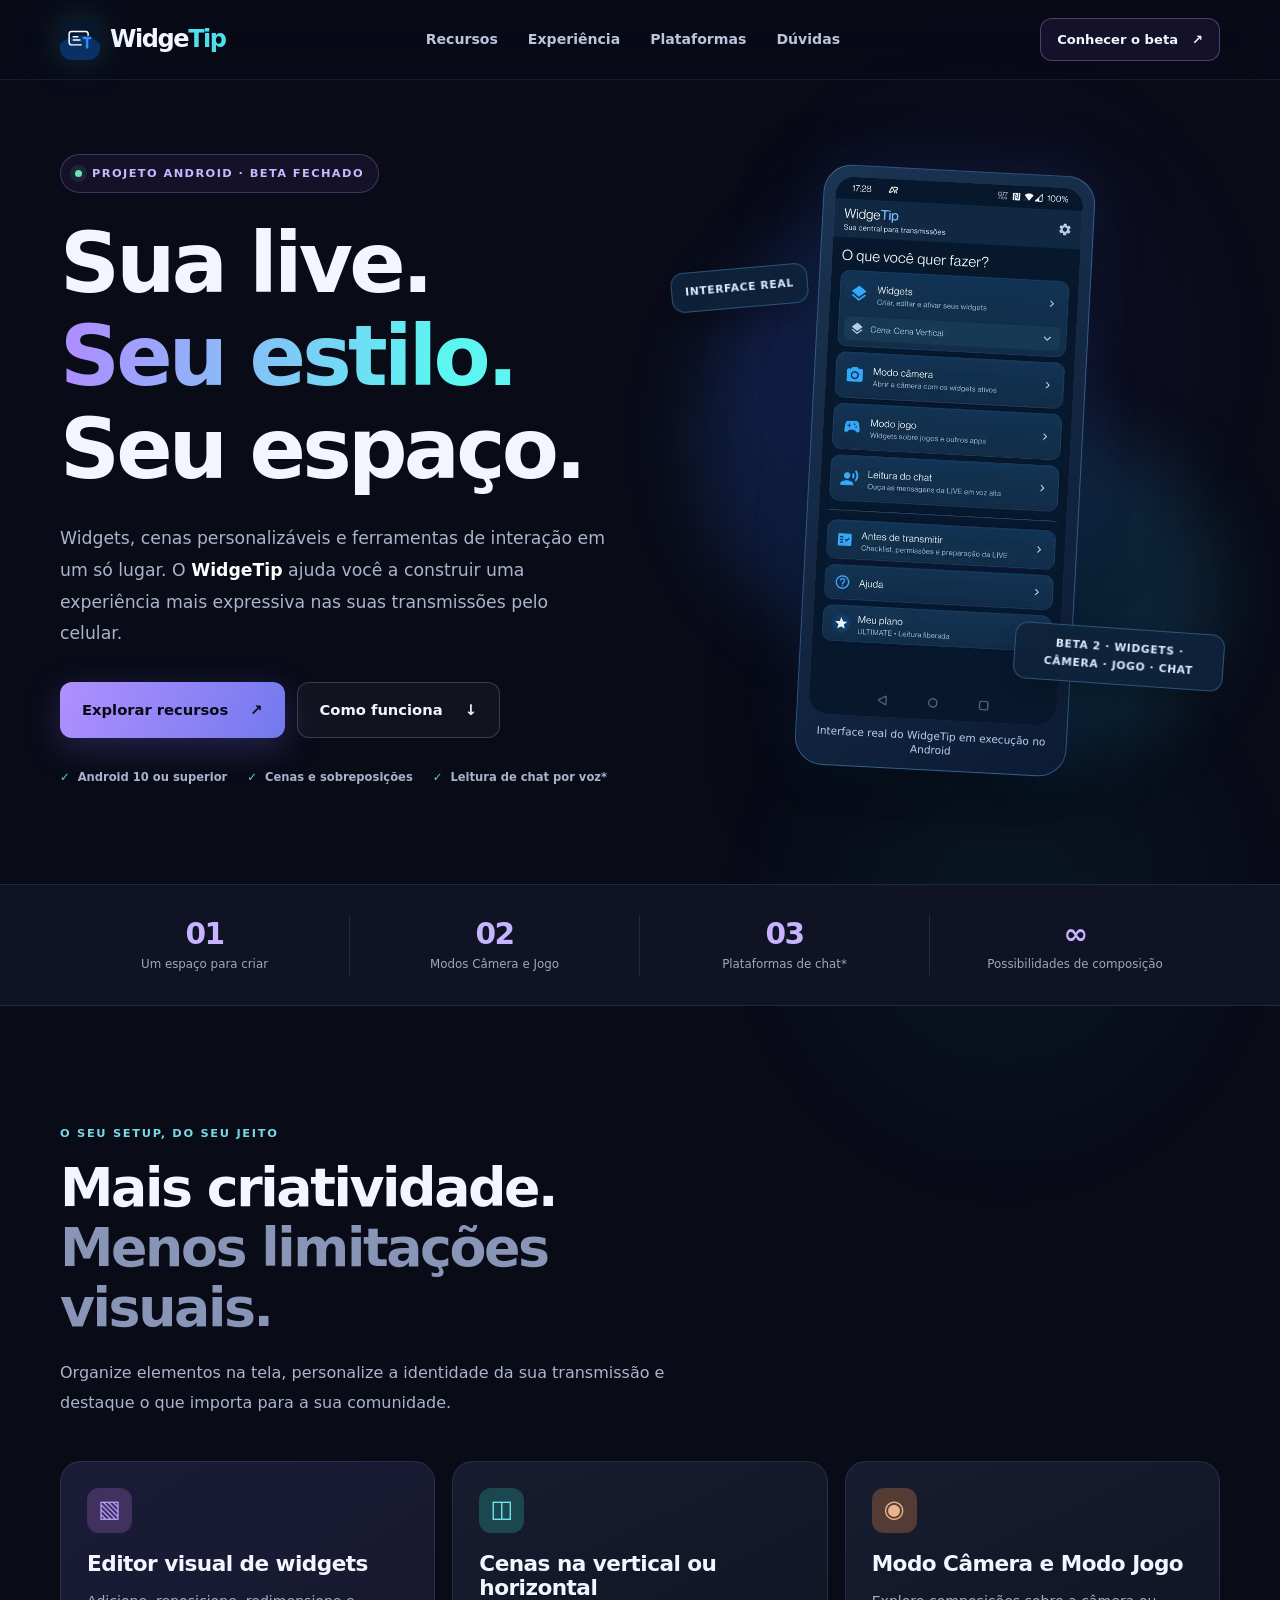
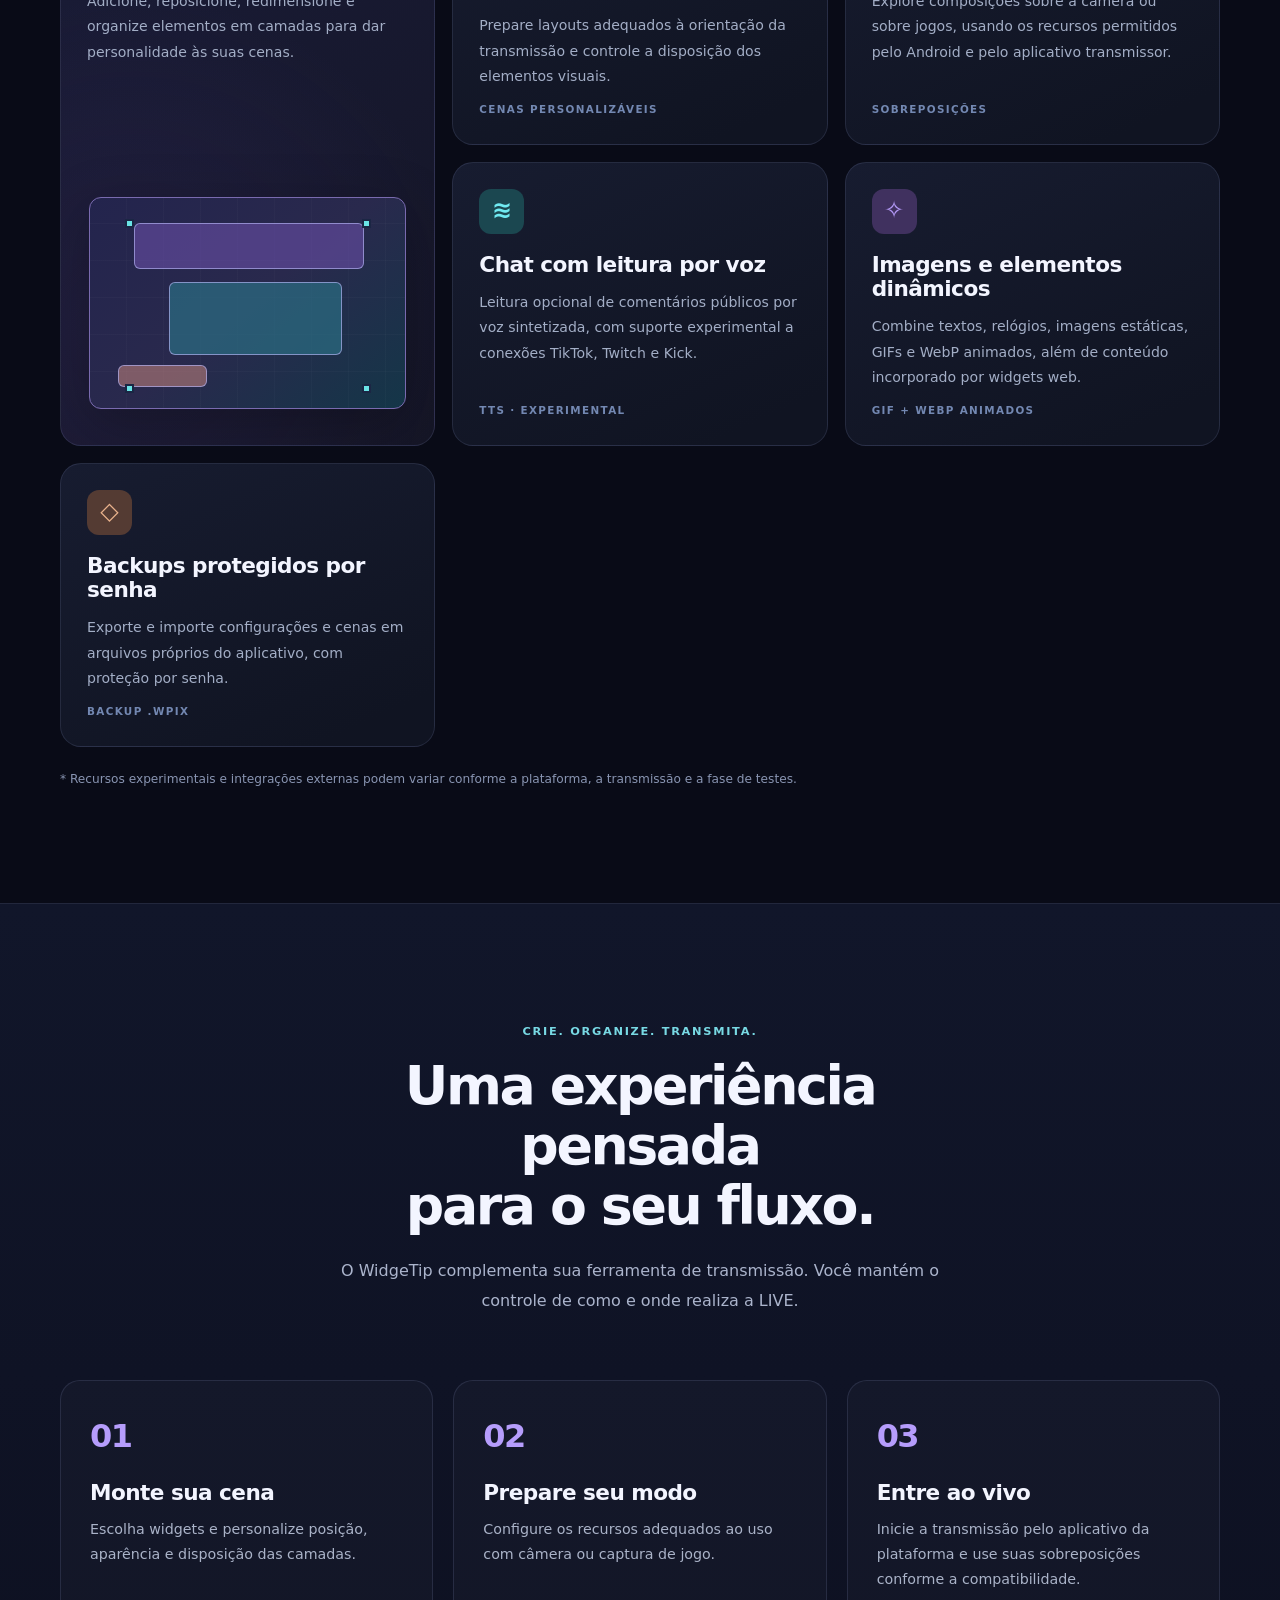
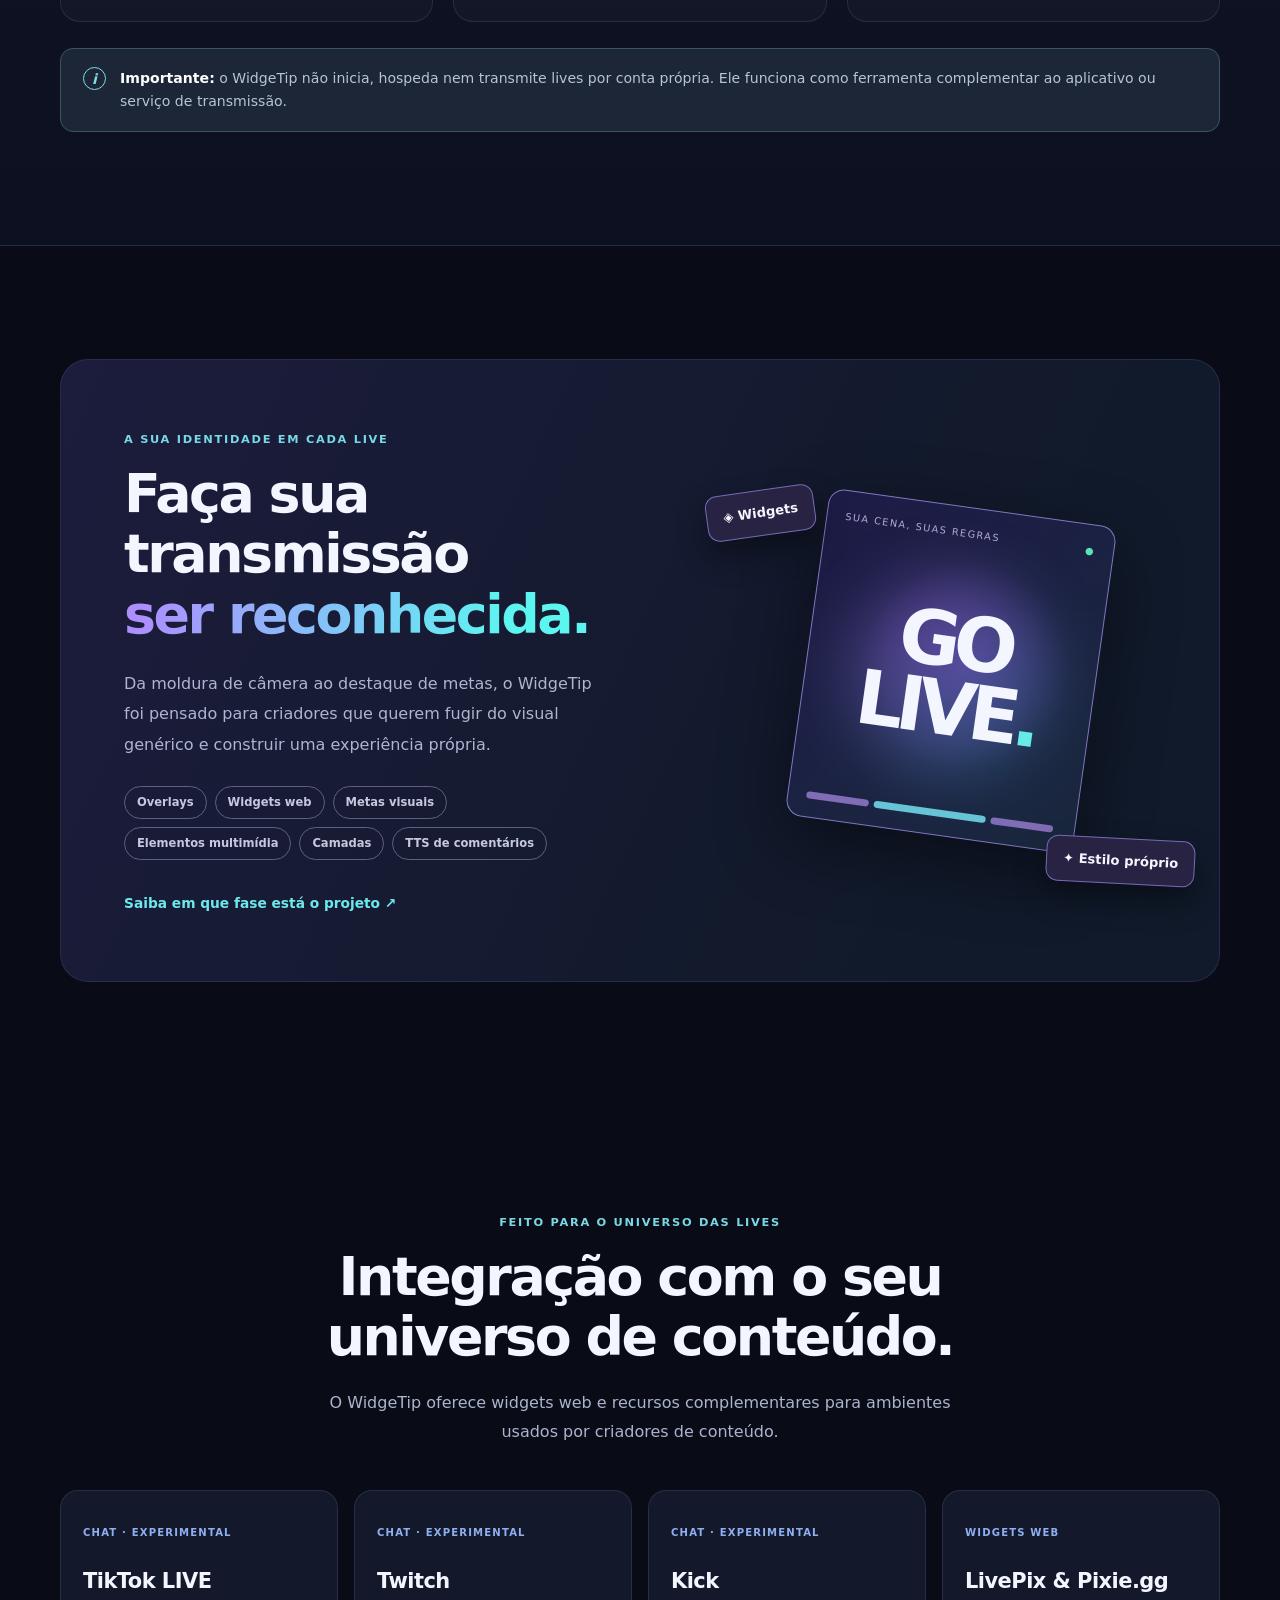
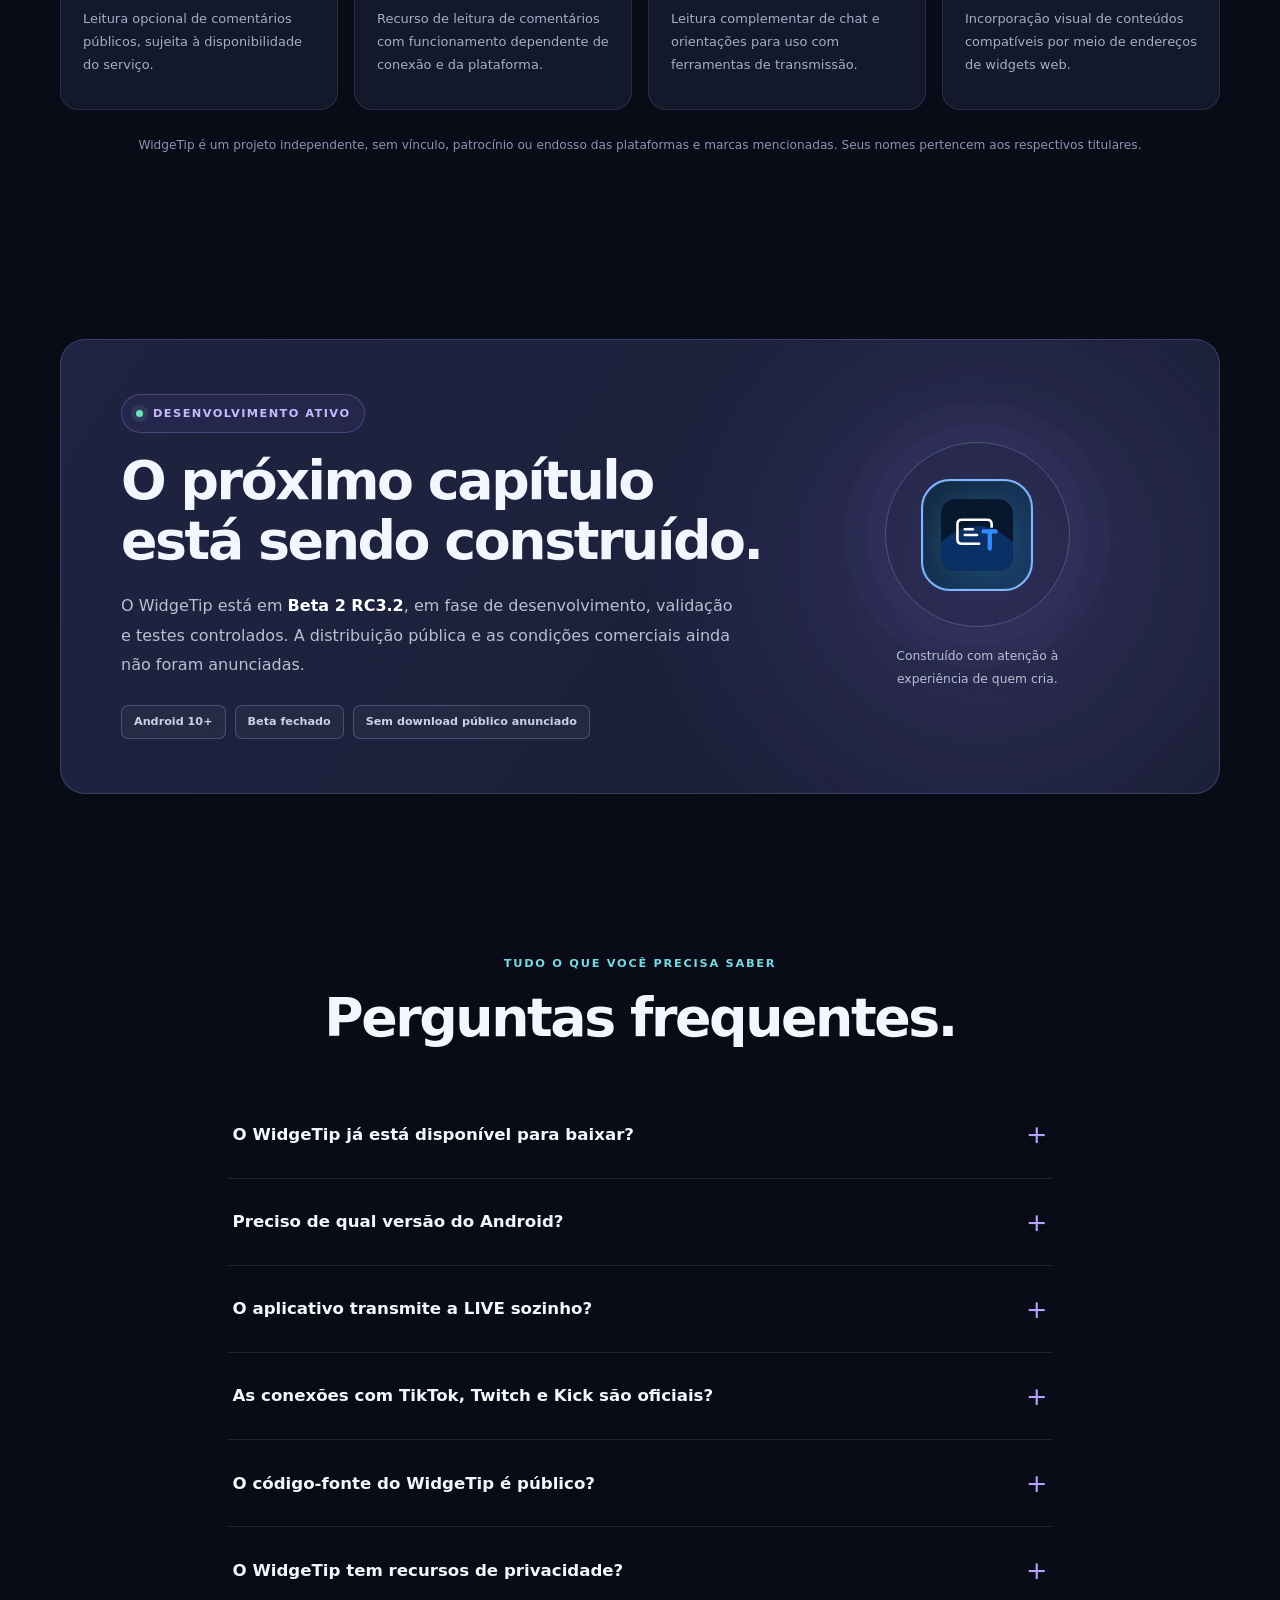
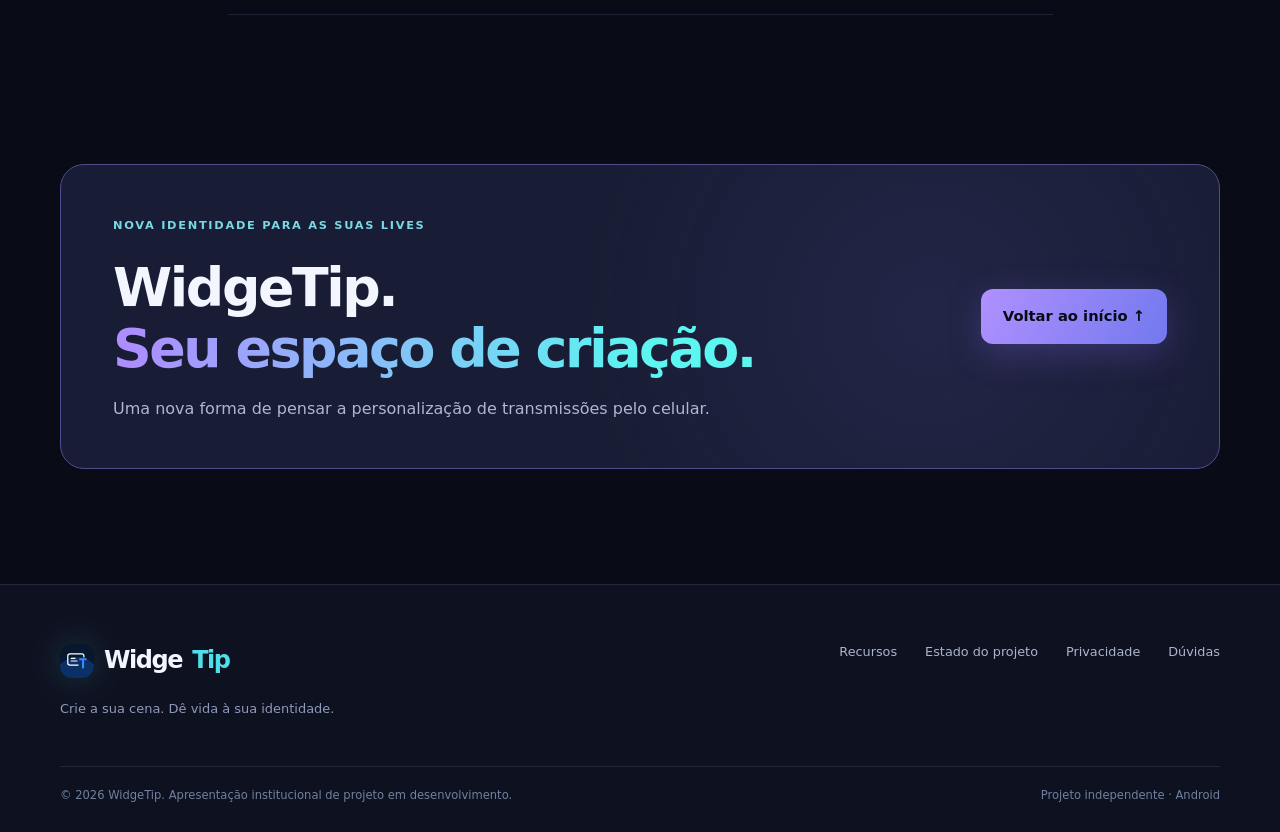
==== index.html @ 8c592f74 "feat: usar ícone oficial e captura real do aplicativo no site" ====
<!doctype html>
<html lang="pt-BR">
<head>
  <meta charset="utf-8">
  <meta name="viewport" content="width=device-width, initial-scale=1">
  <meta name="theme-color" content="#090b17">
  <meta name="description" content="Conheça o WidgeTip: aplicativo Android para personalizar lives com widgets, cenas, sobreposições e leitura de chat por voz. Em desenvolvimento beta.">
  <meta property="og:type" content="website">
  <meta property="og:locale" content="pt_BR">
  <meta property="og:title" content="WidgeTip — Sua live. Seu estilo.">
  <meta property="og:description" content="Widgets, cenas e ferramentas de interação para quem cria conteúdo ao vivo no Android. Conheça o projeto WidgeTip.">
  <meta name="twitter:card" content="summary_large_image">
  <title>WidgeTip — Sua live. Seu estilo.</title>
  <link rel="icon" href="assets/app-icon.svg" type="image/svg+xml">
  <link rel="stylesheet" href="styles.css">
</head>
<body>
  <a class="skip-link" href="#conteudo">Ir para o conteúdo</a>
  <div class="ambient ambient-one" aria-hidden="true"></div><div class="ambient ambient-two" aria-hidden="true"></div>
  <header class="site-header">
    <div class="shell nav-bar">
      <a class="brand" href="#inicio" aria-label="WidgeTip, início"><img src="assets/app-icon.svg" alt="Ícone do WidgeTip" width="40" height="40"><span>Widge<span class="brand-accent">Tip</span></span></a>
      <nav aria-label="Navegação principal" class="nav-links">
        <a href="#recursos">Recursos</a><a href="#experiencia">Experiência</a><a href="#plataformas">Plataformas</a><a href="#faq">Dúvidas</a>
      </nav>
      <a class="nav-cta" href="#status">Conhecer o beta <span aria-hidden="true">↗</span></a>
    </div>
  </header>
  <main id="conteudo">
    <section class="hero shell" id="inicio" aria-labelledby="hero-title">
      <div class="hero-text">
        <div class="eyebrow"><span class="pulse" aria-hidden="true"></span> PROJETO ANDROID · BETA FECHADO</div>
        <h1 id="hero-title">Sua live.<br><span class="gradient-text">Seu estilo.</span><br>Seu espaço.</h1>
        <p class="hero-description">Widgets, cenas personalizáveis e ferramentas de interação em um só lugar. O <strong>WidgeTip</strong> ajuda você a construir uma experiência mais expressiva nas suas transmissões pelo celular.</p>
        <div class="hero-actions"><a class="button button-primary" href="#recursos">Explorar recursos <span aria-hidden="true">↗</span></a><a class="button button-outline" href="#como-funciona">Como funciona <span aria-hidden="true">↓</span></a></div>
        <div class="hero-notes"><span><span class="note-check" aria-hidden="true">✓</span> Android 10 ou superior</span><span><span class="note-check" aria-hidden="true">✓</span> Cenas e sobreposições</span><span><span class="note-check" aria-hidden="true">✓</span> Leitura de chat por voz*</span></div>
      </div>
      <div class="hero-art hero-shot" aria-label="Captura real da tela inicial do aplicativo WidgeTip">
        <div class="shot-glow shot-glow-one" aria-hidden="true"></div><div class="shot-glow shot-glow-two" aria-hidden="true"></div>
        <div class="shot-badge shot-badge-top">INTERFACE REAL</div>
        <figure class="app-shot-card">
          <img class="app-shot-image" loading="eager" decoding="async" width="460" height="996" src="assets/app-screenshot.webp" alt="Captura da tela inicial do aplicativo WidgeTip no Android, com atalhos como Widgets, Modo câmera, Modo jogo, Leitura do chat, Antes de transmitir e Ajuda.">
          <figcaption>Interface real do WidgeTip em execução no Android</figcaption>
        </figure>
        <div class="shot-badge shot-badge-bottom">BETA 2 · WIDGETS · CÂMERA · JOGO · CHAT</div>
      </div>
    </section>
    <section class="stats-strip" aria-label="Destaques"><div class="shell stats-content"><div><strong>01</strong><span>Um espaço para criar</span></div><div><strong>02</strong><span>Modos Câmera e Jogo</span></div><div><strong>03</strong><span>Plataformas de chat*</span></div><div><strong>∞</strong><span>Possibilidades de composição</span></div></div></section>
    <section class="section shell" id="recursos" aria-labelledby="features-heading">
      <div class="section-lead"><span class="kicker">O SEU SETUP, DO SEU JEITO</span><h2 id="features-heading">Mais criatividade.<br><span class="muted-heading">Menos limitações visuais.</span></h2><p>Organize elementos na tela, personalize a identidade da sua transmissão e destaque o que importa para a sua comunidade.</p></div>
      <div class="feature-grid">
        <article class="feature-card feature-primary"><div class="feature-icon purple-glow">▧</div><h3>Editor visual de widgets</h3><p>Adicione, reposicione, redimensione e organize elementos em camadas para dar personalidade às suas cenas.</p><div class="feature-card-art mini-canvas" aria-hidden="true"><span class="block a"></span><span class="block b"></span><span class="block c"></span><span class="corner tl"></span><span class="corner tr"></span><span class="corner bl"></span><span class="corner br"></span></div></article>
        <article class="feature-card"><div class="feature-icon cyan-glow">◫</div><h3>Cenas na vertical ou horizontal</h3><p>Prepare layouts adequados à orientação da transmissão e controle a disposição dos elementos visuais.</p><div class="feature-tag">CENAS PERSONALIZÁVEIS</div></article>
        <article class="feature-card"><div class="feature-icon orange-glow">◉</div><h3>Modo Câmera e Modo Jogo</h3><p>Explore composições sobre a câmera ou sobre jogos, usando os recursos permitidos pelo Android e pelo aplicativo transmissor.</p><div class="feature-tag">SOBREPOSIÇÕES</div></article>
        <article class="feature-card"><div class="feature-icon cyan-glow">≋</div><h3>Chat com leitura por voz</h3><p>Leitura opcional de comentários públicos por voz sintetizada, com suporte experimental a conexões TikTok, Twitch e Kick.</p><div class="feature-tag">TTS · EXPERIMENTAL</div></article>
        <article class="feature-card"><div class="feature-icon purple-glow">✧</div><h3>Imagens e elementos dinâmicos</h3><p>Combine textos, relógios, imagens estáticas, GIFs e WebP animados, além de conteúdo incorporado por widgets web.</p><div class="feature-tag">GIF + WEBP ANIMADOS</div></article>
        <article class="feature-card"><div class="feature-icon orange-glow">◇</div><h3>Backups protegidos por senha</h3><p>Exporte e importe configurações e cenas em arquivos próprios do aplicativo, com proteção por senha.</p><div class="feature-tag">BACKUP .WPIX</div></article>
      </div>
      <p class="feature-footnote">* Recursos experimentais e integrações externas podem variar conforme a plataforma, a transmissão e a fase de testes.</p>
    </section>
    <section class="section workflow-section" id="como-funciona"><div class="shell"><div class="section-lead center"><span class="kicker">CRIE. ORGANIZE. TRANSMITA.</span><h2>Uma experiência pensada<br>para o seu fluxo.</h2><p>O WidgeTip complementa sua ferramenta de transmissão. Você mantém o controle de como e onde realiza a LIVE.</p></div><div class="steps-grid"><div class="step"><span class="step-num">01</span><h3>Monte sua cena</h3><p>Escolha widgets e personalize posição, aparência e disposição das camadas.</p></div><div class="step"><span class="step-num">02</span><h3>Prepare seu modo</h3><p>Configure os recursos adequados ao uso com câmera ou captura de jogo.</p></div><div class="step"><span class="step-num">03</span><h3>Entre ao vivo</h3><p>Inicie a transmissão pelo aplicativo da plataforma e use suas sobreposições conforme a compatibilidade.</p></div></div><div class="important-note"><span class="info-sign">i</span><span><strong>Importante:</strong> o WidgeTip não inicia, hospeda nem transmite lives por conta própria. Ele funciona como ferramenta complementar ao aplicativo ou serviço de transmissão.</span></div></div></section>
    <section class="section shell" id="experiencia"><div class="experience-panel"><div class="experience-copy"><span class="kicker">A SUA IDENTIDADE EM CADA LIVE</span><h2>Faça sua transmissão<br><span class="gradient-text">ser reconhecida.</span></h2><p>Da moldura de câmera ao destaque de metas, o WidgeTip foi pensado para criadores que querem fugir do visual genérico e construir uma experiência própria.</p><div class="pill-list"><span>Overlays</span><span>Widgets web</span><span>Metas visuais</span><span>Elementos multimídia</span><span>Camadas</span><span>TTS de comentários</span></div><a class="text-link" href="#status">Saiba em que fase está o projeto <span aria-hidden="true">↗</span></a></div><div class="experience-art" aria-hidden="true"><div class="experience-screen"><span class="exp-top">SUA CENA, SUAS REGRAS <span>●</span></span><div class="exp-center"><span class="exp-orb"></span><strong>GO<br>LIVE<span>.</span></strong></div><span class="exp-bottom"><i></i><i></i><i></i></span></div><span class="exp-tag exp-tag-one">◈ Widgets</span><span class="exp-tag exp-tag-two">✦ Estilo próprio</span></div></div></section>
    <section class="section shell" id="plataformas"><div class="section-lead center"><span class="kicker">FEITO PARA O UNIVERSO DAS LIVES</span><h2>Integração com o seu<br>universo de conteúdo.</h2><p>O WidgeTip oferece widgets web e recursos complementares para ambientes usados por criadores de conteúdo.</p></div><div class="platform-grid"><div class="platform-card"><span class="platform-label">CHAT · EXPERIMENTAL</span><h3>TikTok LIVE</h3><p>Leitura opcional de comentários públicos, sujeita à disponibilidade do serviço.</p></div><div class="platform-card"><span class="platform-label">CHAT · EXPERIMENTAL</span><h3>Twitch</h3><p>Recurso de leitura de comentários com funcionamento dependente de conexão e da plataforma.</p></div><div class="platform-card"><span class="platform-label">CHAT · EXPERIMENTAL</span><h3>Kick</h3><p>Leitura complementar de chat e orientações para uso com ferramentas de transmissão.</p></div><div class="platform-card"><span class="platform-label">WIDGETS WEB</span><h3>LivePix & Pixie.gg</h3><p>Incorporação visual de conteúdos compatíveis por meio de endereços de widgets web.</p></div></div><p class="platform-disclaimer">WidgeTip é um projeto independente, sem vínculo, patrocínio ou endosso das plataformas e marcas mencionadas. Seus nomes pertencem aos respectivos titulares.</p></section>
    <section class="section status-section" id="status"><div class="shell"><div class="status-box"><div><span class="eyebrow status-eyebrow"><span class="pulse"></span> DESENVOLVIMENTO ATIVO</span><h2>O próximo capítulo<br>está sendo construído.</h2><p>O WidgeTip está em <strong>Beta 2 RC3.2</strong>, em fase de desenvolvimento, validação e testes controlados. A distribuição pública e as condições comerciais ainda não foram anunciadas.</p><div class="status-points"><span>Android 10+</span><span>Beta fechado</span><span>Sem download público anunciado</span></div></div><div class="status-side"><div class="status-orbit"><span class="status-logo"><img src="assets/app-icon.svg" alt="Ícone do WidgeTip" width="72" height="72"></span></div><p>Construído com atenção à experiência de quem cria.</p></div></div></div></section>
    <section class="section shell faq-section" id="faq"><div class="section-lead center"><span class="kicker">TUDO O QUE VOCÊ PRECISA SABER</span><h2>Perguntas frequentes.</h2></div><div class="faq-list"><details><summary>O WidgeTip já está disponível para baixar?<span class="faq-plus" aria-hidden="true">+</span></summary><p>Ainda não há uma versão pública anunciada para download. O projeto está em fase de desenvolvimento e testes beta controlados.</p></details><details><summary>Preciso de qual versão do Android?<span class="faq-plus" aria-hidden="true">+</span></summary><p>O requisito mínimo atualmente previsto é Android 10 (API 29). Requisitos e compatibilidade podem ser revisados antes do lançamento.</p></details><details><summary>O aplicativo transmite a LIVE sozinho?<span class="faq-plus" aria-hidden="true">+</span></summary><p>Não. O WidgeTip é uma ferramenta de personalização e apoio à transmissão. Você continua usando o aplicativo ou serviço de sua plataforma para entrar ao vivo.</p></details><details><summary>As conexões com TikTok, Twitch e Kick são oficiais?<span class="faq-plus" aria-hidden="true">+</span></summary><p>Não. Os recursos de leitura de chat dessas plataformas são experimentais e não constituem integração oficial. Podem apresentar limitações, instabilidade ou interrupções por alterações externas.</p></details><details><summary>O código-fonte do WidgeTip é público?<span class="faq-plus" aria-hidden="true">+</span></summary><p>Não. O aplicativo é desenvolvido em repositórios privados. Esta página pública apresenta o produto, sem distribuir o código-fonte da aplicação Android.</p></details><details><summary>O WidgeTip tem recursos de privacidade?<span class="faq-plus" aria-hidden="true">+</span></summary><p>O aplicativo inclui controles locais de dados, permissões e backups protegidos por senha. A documentação jurídica e a política de privacidade definitiva estão em preparação para uma eventual distribuição pública. <a href="privacidade.html">Leia as informações preliminares de privacidade</a>.</p></details></div></section>
    <section class="footer-cta shell"><div><span class="kicker">NOVA IDENTIDADE PARA AS SUAS LIVES</span><h2>WidgeTip.<br><span class="gradient-text">Seu espaço de criação.</span></h2><p>Uma nova forma de pensar a personalização de transmissões pelo celular.</p></div><a class="button button-primary" href="#inicio">Voltar ao início ↑</a></section>
  </main>
  <footer class="site-footer"><div class="shell footer-content"><div><a class="brand footer-brand" href="#inicio"><img src="assets/app-icon.svg" alt="Ícone do WidgeTip" width="34" height="34">Widge<span class="brand-accent">Tip</span></a><p>Crie a sua cena. Dê vida à sua identidade.</p></div><div class="footer-links"><a href="#recursos">Recursos</a><a href="#status">Estado do projeto</a><a href="privacidade.html">Privacidade</a><a href="#faq">Dúvidas</a></div></div><div class="shell footer-bottom"><span>© 2026 WidgeTip. Apresentação institucional de projeto em desenvolvimento.</span><span>Projeto independente · Android</span></div></footer>
</body>
</html>
---- styles.css ----
:root{--bg:#090b17;--card:#121628;--text:#f3f5ff;--soft:#abb4cc;--quiet:#747f9a;--line:rgba(151,168,222,.15);--violet:#9a74ff;--cyan:#4de0ea;--warm:#fdab70;--shell:1160px;--radius:22px;color-scheme:dark}*{box-sizing:border-box}html{scroll-behavior:smooth}body{margin:0;min-width:320px;background:var(--bg);font:16px/1.65 system-ui,-apple-system,BlinkMacSystemFont,'Segoe UI',sans-serif;color:var(--text);overflow-x:hidden}a{color:inherit;text-decoration:none}p{margin:0}h1,h2,h3{line-height:1.12;margin:0;letter-spacing:-.045em}h1{font-size:clamp(3.55rem,6.5vw,6.45rem);font-weight:850}h2{font-size:clamp(2.4rem,4.2vw,4.2rem);font-weight:820}h3{font-size:1.35rem;font-weight:770;letter-spacing:-.025em}::selection{background:#8254da80;color:#fff}:focus-visible{outline:3px solid #4de0ea;outline-offset:4px}.shell{width:min(calc(100% - 72px),var(--shell));margin-inline:auto}.ambient{position:absolute;pointer-events:none;z-index:-1;filter:blur(25px)}.ambient-one{top:20px;left:50%;width:600px;height:650px;background:radial-gradient(ellipse,rgba(99,66,195,.15),transparent 64%)}.ambient-two{top:600px;right:-200px;width:550px;height:600px;background:radial-gradient(ellipse,rgba(15,159,172,.09),transparent 70%)}.skip-link{position:absolute;top:-60px;left:12px;background:#fff;color:#111;padding:10px;z-index:100}.skip-link:focus{top:10px}.site-header{position:sticky;top:0;z-index:50;background:rgba(9,11,23,.81);border-bottom:1px solid rgba(176,192,233,.09);backdrop-filter:blur(22px)}.nav-bar{height:79px;display:flex;align-items:center;justify-content:space-between;gap:28px}.brand{display:inline-flex;gap:10px;align-items:center;font-size:1.5rem;font-weight:830;letter-spacing:-.06em;white-space:nowrap}.brand img{display:block;filter:drop-shadow(0 0 18px rgba(77,224,234,.20));border-radius:12px}.brand-accent{color:var(--cyan)}.nav-links{display:flex;align-items:center;gap:30px;font-size:.88rem;font-weight:620;color:#bcc4da}.nav-links a:hover,.footer-links a:hover{color:#fff}.nav-cta{font-size:.82rem;display:inline-flex;align-items:center;gap:14px;border:1px solid rgba(180,156,255,.35);border-radius:12px;padding:10px 16px;font-weight:750;background:rgba(140,99,241,.09);white-space:nowrap}.nav-cta:hover{background:rgba(140,99,241,.2)}.hero{min-height:720px;display:grid;grid-template-columns:1.03fr .97fr;align-items:center;padding-top:74px;padding-bottom:97px;gap:28px}.hero-text{position:relative;z-index:2}.eyebrow{display:inline-flex;gap:10px;align-items:center;letter-spacing:.125em;font-size:.71rem;font-weight:810;border:1px solid rgba(158,136,233,.3);border-radius:50px;padding:9px 14px;background:rgba(109,78,180,.11);color:#c8b8ff;margin-bottom:24px}.pulse,.red-dot{background:#6de3bd;width:7px;height:7px;border-radius:100%;display:inline-block;box-shadow:0 0 0 5px rgba(109,227,189,.1)}.gradient-text{background:linear-gradient(98deg,#ad8eff 4%,#5cf5f0 83%);background-clip:text;color:transparent}.hero-description{font-size:1.08rem;line-height:1.83;color:var(--soft);max-width:545px;margin-top:27px}.hero-description strong{color:#fff}.hero-actions{margin-top:32px;display:flex;flex-wrap:wrap;gap:12px}.button{display:inline-flex;justify-content:center;align-items:center;gap:22px;padding:15px 22px;border-radius:12px;font-size:.92rem;font-weight:770;transition:transform .2s,box-shadow .2s}.button:hover{transform:translateY(-2px)}.button-primary{background:linear-gradient(115deg,#b090ff,#7279ee);color:#080a15;box-shadow:0 10px 35px rgba(131,106,246,.25)}.button-primary:hover{box-shadow:0 13px 40px rgba(131,106,246,.35)}.button-outline{border:1px solid rgba(168,183,228,.25);background:rgba(255,255,255,.035)}.button-outline:hover{background:rgba(255,255,255,.075)}.hero-notes{margin-top:30px;display:flex;flex-wrap:wrap;gap:10px 20px;color:#a9b2cb;font-size:.72rem;font-weight:610}.hero-notes span{white-space:nowrap}.note-check{color:#61dcbc;margin-right:4px}.hero-art{height:625px;position:relative;display:flex;align-items:center;justify-content:center}.orbit{position:absolute;border:1px solid rgba(137,120,218,.12);width:580px;height:580px;border-radius:50%;top:16px;left:calc(50% - 290px)}.orbit-b{width:440px;height:440px;top:85px;left:calc(50% - 220px);border-color:rgba(137,211,229,.12)}.phone{height:570px;width:295px;padding:9px;border-radius:43px;border:3px solid #41465c;background:linear-gradient(155deg,#2e364b,#060817 60%,#474168);box-shadow:0 25px 80px #0009,0 0 100px #795deb22;position:relative;transform:rotate(5deg);z-index:2}.phone-island{width:98px;height:20px;position:absolute;left:calc(50% - 49px);top:14px;border-radius:0 0 13px 13px;background:#050713;z-index:5}.phone-screen{height:100%;width:100%;background:#0d1121;border-radius:32px;overflow:hidden;padding:32px 13px 9px}.phone-head{display:flex;justify-content:space-between;align-items:center;font-size:.8rem;font-weight:780;margin:0 4px 18px}.phone-brand b{display:inline-grid;place-items:center;margin-right:6px;width:22px;height:22px;color:#fff;background:#764deb;border-radius:7px}.phone-menu{color:#97a0ba}.screen-subtitle{font-size:.62rem;color:#aab3d2;display:flex;justify-content:space-between;letter-spacing:.11em;margin:0 3px 10px}.screen-subtitle span{color:#71d7b7;font-size:.55rem}.stage{height:240px;background:radial-gradient(circle at 60% 30%,#594c9a 0,#191536 43%,#111629 80%);border:1px solid #54507a;border-radius:9px;position:relative;overflow:hidden;padding:12px}.stage-grid{position:absolute;inset:0;background:linear-gradient(0deg,transparent 96%,#fff1 100%),linear-gradient(90deg,transparent 96%,#fff1 100%);background-size:30px 30px;mask-image:linear-gradient(to top,#000,transparent)}.stage-top{display:flex;justify-content:space-between;position:relative}.live-pill{background:#ef4664;padding:3px 7px;border-radius:4px;font-weight:800;font-size:.56rem;letter-spacing:.12em}.red-dot{background:#fff;box-shadow:none;width:5px;height:5px;margin-right:2px}.viewcount{font-size:.62rem;background:#151827a9;padding:3px 6px;border-radius:4px}.stage-banner{position:relative;margin-top:65px;border-radius:7px;padding:10px 11px;background:linear-gradient(110deg,#323061ed,#301c51ed);border:1px solid #bf9cff6e;box-shadow:0 8px 18px #0004}.stage-banner small{display:block;font-size:.53rem;letter-spacing:.13em;color:#bfb3e1}.stage-banner strong{font-size:.73rem}.progress-bar{height:5px;border-radius:10px;background:#24213f;margin-top:7px;overflow:hidden}.progress-bar span{display:block;width:75%;height:100%;background:linear-gradient(90deg,#9456ff,#60e9e9);border-radius:10px}.progress-numbers{text-align:right;color:#c3bbdb;font-size:.51rem;margin-top:3px}.stage-note{position:relative;display:flex;align-items:center;gap:7px;background:#151d32d9;padding:7px;border-radius:8px;margin-top:8px;border:1px solid #65709a77;font-size:.59rem;line-height:1.5}.stage-note small{color:#b3bdd1}.note-avatar{background:#766ad9;border-radius:50%;padding:6px;font-size:.7rem}.edit-label{font-size:.59rem;letter-spacing:.08em;color:#8f9dbc;margin:19px 4px 9px;display:flex;justify-content:space-between}.edit-label span{font-size:1rem;line-height:.6}.edit-row{background:#191d31;border:1px solid #323a56;border-radius:7px;padding:8px;display:flex;align-items:center;gap:8px;margin-top:7px;font-size:.64rem;line-height:1.4}.edit-row span:nth-child(2){display:flex;flex-direction:column;flex:1}.edit-row small{color:#8b99b6}.edit-icon{width:27px;height:28px;display:grid;place-items:center;border-radius:6px;font-size:1.15rem}.edit-icon.purple{background:#53428d;color:#c8a7ff}.edit-icon.blue{background:#1c5264;color:#6bdcfa}.edit-icon.orange{background:#614132;color:#f2b18a}.edit-eye{color:#7b88ad}.phone-bottom{display:flex;justify-content:space-around;margin-top:12px;border-top:1px solid #323a56;padding-top:7px;color:#b3a6f5}.phone-bottom span{font-size:1rem;line-height:1.1;text-align:center}.phone-bottom small{display:block;font-size:.5rem;color:#828ba6}.float-card{z-index:4;position:absolute;background:linear-gradient(135deg,rgba(28,32,56,.96),rgba(19,25,44,.97));border:1px solid rgba(177,166,245,.26);border-radius:16px;box-shadow:0 25px 55px #0008;backdrop-filter:blur(20px)}.floating-chat{width:235px;padding:16px 17px;left:-25px;top:111px;transform:rotate(-7deg)}.small-label{font-size:.57rem;font-weight:760;letter-spacing:.15em;color:#aea4db}.voice-line{display:flex;gap:10px;align-items:center;margin-top:8px;font-size:.85rem;font-weight:750;line-height:1.45}.voice-line small{color:#abb3c8;font-size:.58rem;font-weight:450}.speech-icon{display:grid;place-items:center;width:34px;height:34px;border-radius:10px;background:#283f4e;color:#65e0de}.wave{height:27px;display:flex;align-items:center;gap:4px;margin-top:6px}.wave i{height:8px;width:3px;border-radius:5px;background:#65deec}.wave i:nth-child(3n){height:21px}.wave i:nth-child(4n){height:15px}.wave i:nth-child(5n){height:25px}.floating-layout{width:227px;padding:17px;right:-20px;bottom:111px;transform:rotate(5deg)}.floating-layout strong{display:block;margin-top:4px;font-size:1.07rem}.layer-bars{margin:13px 0;display:flex;flex-direction:column;gap:6px}.layer-bars span{height:9px;background:linear-gradient(90deg,#9d77f5,#56648a);border-radius:4px;width:95%}.layer-bars span:nth-child(2){margin-left:17px;width:72%;background:linear-gradient(90deg,#51d3d9,#28628f)}.layer-bars span:nth-child(3){margin-left:8px;width:82%;background:linear-gradient(90deg,#df9e79,#83536b)}.tiny-accent{font-size:.62rem;color:#bbc2d7}.visual-disclaimer{position:absolute;bottom:8px;color:#77839f;font-size:.66rem;white-space:nowrap}.stats-strip{background:#0f1324;border-top:1px solid var(--line);border-bottom:1px solid var(--line)}.stats-content{display:grid;grid-template-columns:repeat(4,1fr);padding-top:30px;padding-bottom:30px}.stats-content>div{display:flex;flex-direction:column;align-items:center;gap:2px;border-right:1px solid var(--line)}.stats-content>div:last-child{border:0}.stats-content strong{font-size:1.85rem;line-height:1.3;color:#c7b3ff;letter-spacing:-.05em}.stats-content span{font-size:.74rem;color:#9da8c0}.section{padding-top:113px;padding-bottom:113px}.section-lead{max-width:665px;margin-bottom:43px}.kicker{display:inline-block;color:#78d9e4;font-size:.71rem;font-weight:800;letter-spacing:.15em;margin-bottom:15px}.section-lead h2{margin-bottom:20px}.muted-heading{color:#8995b6}.section-lead p{color:var(--soft);line-height:1.85}.section-lead.center{text-align:center;margin-inline:auto}.feature-grid{display:grid;grid-template-columns:repeat(3,minmax(0,1fr));gap:17px}.feature-card{background:linear-gradient(155deg,#171c30,#101422 88%);border:1px solid var(--line);border-radius:21px;min-height:284px;padding:26px;position:relative;overflow:hidden;transition:transform .25s,border-color .25s}.feature-card:hover{transform:translateY(-4px);border-color:#9579d271}.feature-card h3{margin:19px 0 13px}.feature-card p{color:#a3aec6;font-size:.88rem;line-height:1.82}.feature-icon{display:grid;place-items:center;border-radius:12px;font-size:1.5rem;font-weight:740;height:45px;width:45px}.purple-glow{color:#b49af8;background:#40315f}.cyan-glow{color:#70eaf1;background:#1b4750}.orange-glow{color:#eab38d;background:#543b33}.feature-primary{grid-row:span 2;min-height:585px;background:radial-gradient(circle at 20% 80%,#42327340,transparent 60%),linear-gradient(145deg,#1a1c38,#141525)}.feature-tag{position:absolute;bottom:25px;left:26px;color:#7388b2;font-size:.65rem;font-weight:800;letter-spacing:.13em}.feature-card-art{position:absolute;bottom:36px;left:28px;right:28px;height:212px;border:1px solid #796aaf;border-radius:12px;background:linear-gradient(140deg,#23244d,#29294d 50%,#143648);box-shadow:0 15px 55px #0004;overflow:hidden}.mini-canvas:before{content:'';position:absolute;inset:0;background:repeating-linear-gradient(90deg,transparent 0,transparent 36px,#ffffff0b 37px),repeating-linear-gradient(0deg,transparent 0,transparent 36px,#ffffff0b 37px)}.mini-canvas .block{display:block;position:absolute;border:1px solid #b1b2f0aa;border-radius:6px}.mini-canvas .a{width:73%;height:46px;left:14%;top:25px;background:#674da3a3}.mini-canvas .b{width:55%;height:73px;left:25%;top:84px;background:#2c6e84b3}.mini-canvas .c{width:28%;height:22px;left:9%;bottom:21px;background:#b47b789e}.corner{position:absolute;width:9px;height:9px;background:#6ae3e6;border:2px solid #1b2644;z-index:2}.corner.tl{left:11%;top:21px}.corner.tr{right:11%;top:21px}.corner.bl{left:11%;bottom:15px}.corner.br{right:11%;bottom:15px}.feature-footnote,.platform-disclaimer{font-size:.76rem;color:#8995b2;line-height:1.75;margin-top:22px}.workflow-section{background:linear-gradient(180deg,#11162a 0%,#0d1020 100%);border-block:1px solid var(--line)}.steps-grid{display:grid;grid-template-columns:repeat(3,1fr);gap:20px;margin-top:65px;position:relative}.step{background:rgba(255,255,255,.025);border:1px solid var(--line);border-radius:20px;padding:29px;min-height:211px}.step-num{display:inline-block;color:#b69dfc;font-weight:850;font-size:2rem;margin-bottom:18px;letter-spacing:-.05em}.step h3{margin-bottom:12px}.step p{font-size:.89rem;color:#aab3c8;line-height:1.75}.important-note{display:flex;gap:14px;align-items:flex-start;border-radius:13px;background:#1d2637;border:1px solid #3c5366;margin-top:26px;padding:18px 22px;color:#b6c4d7;font-size:.88rem}.important-note strong{color:white}.info-sign{flex-shrink:0;width:23px;height:23px;border:1px solid #80dce8;border-radius:50%;display:grid;place-items:center;color:#80dce8;font-style:italic;font-weight:800}.experience-panel{display:grid;grid-template-columns:1fr .86fr;min-height:520px;background:linear-gradient(115deg,#1c1c3c,#121a2c 65%,#101a2a);border:1px solid #4e4a785c;border-radius:28px;overflow:hidden;position:relative}.experience-copy{padding:65px 30px 65px 63px;position:relative;z-index:2}.experience-copy h2{margin-bottom:24px}.experience-copy p{color:#adb5cf;max-width:480px;line-height:1.9}.pill-list{display:flex;flex-wrap:wrap;gap:8px;margin-top:26px;max-width:460px}.pill-list span{border:1px solid #5e6083;padding:6px 12px;border-radius:30px;color:#c7c7e0;font-size:.72rem;font-weight:620}.text-link{display:inline-block;margin-top:32px;color:#6ce9ec;font-weight:720;font-size:.86rem}.text-link:hover{text-decoration:underline}.experience-art{position:relative;display:flex;align-items:center;justify-content:center;min-height:470px}.experience-screen{width:290px;height:330px;transform:rotate(8deg);border-radius:16px;border:1px solid #8176c0;background:radial-gradient(circle at 55% 48%,#663fac7a,transparent 45%),linear-gradient(135deg,#1d1b47,#19283d);box-shadow:0 22px 70px #0007;padding:18px;display:flex;flex-direction:column;justify-content:space-between}.exp-top{display:flex;justify-content:space-between;font-size:.61rem;letter-spacing:.15em;color:#b5a9da}.exp-top span{color:#5ae3b8}.exp-center{text-align:center;position:relative;font-size:4.7rem;line-height:.9;font-weight:900;letter-spacing:-.09em;isolation:isolate}.exp-center strong{position:relative;z-index:2}.exp-center strong span{color:#66ebe7}.exp-orb{position:absolute;width:200px;height:200px;left:calc(50% - 100px);top:calc(50% - 100px);border-radius:50%;background:linear-gradient(135deg,#ad5eeb,#30c9e49b);filter:blur(32px);opacity:.42;z-index:1}.exp-bottom{display:flex;gap:5px}.exp-bottom i{height:7px;width:25%;border-radius:20px;background:#816cb6}.exp-bottom i:nth-child(2){width:45%;background:#67c4d6}.exp-tag{position:absolute;border:1px solid #766ab6;border-radius:12px;padding:11px 16px;background:#282342;font-size:.82rem;font-weight:700;box-shadow:0 15px 30px #0006}.exp-tag-one{left:22px;top:130px;transform:rotate(-8deg)}.exp-tag-two{right:24px;bottom:98px;transform:rotate(3deg)}.platform-grid{display:grid;grid-template-columns:repeat(4,1fr);gap:16px}.platform-card{border:1px solid var(--line);padding:27px 22px;border-radius:18px;background:#14182b;min-height:220px}.platform-label{font-size:.63rem;letter-spacing:.115em;color:#8eaff0;font-weight:800}.platform-card h3{margin:26px 0 13px;font-size:1.31rem}.platform-card p{font-size:.81rem;line-height:1.8;color:#a2aec8}.platform-disclaimer{text-align:center;margin-top:25px}.status-section{padding:70px 0}.status-box{display:grid;grid-template-columns:1.3fr .7fr;align-items:center;padding:54px 60px;background:radial-gradient(circle at 80% 50%,rgba(118,94,201,.21),transparent 36%),linear-gradient(125deg,#1e2341,#1a1f36);border:1px solid #5d609b77;border-radius:25px}.status-eyebrow{margin-bottom:18px}.status-box h2{margin-bottom:20px}.status-box p{max-width:625px;line-height:1.85;color:#b7bfd3}.status-box p strong{color:#fff}.status-points{display:flex;flex-wrap:wrap;gap:9px;margin-top:25px}.status-points span{border:1px solid #6b71978c;color:#cdd0e5;background:#ffffff0a;padding:7px 12px;border-radius:7px;font-size:.7rem;font-weight:740}.status-side{text-align:center;display:flex;flex-direction:column;align-items:center;gap:18px}.status-side p{font-size:.77rem;max-width:210px}.status-orbit{display:grid;place-items:center;width:185px;height:185px;border:1px solid #717aab88;border-radius:50%;box-shadow:0 0 0 18px #807de409,0 0 0 41px #807de40a}.status-logo{display:grid;place-items:center;width:112px;height:112px;background:linear-gradient(130deg,#112640,#183964);border:2px solid #7fb7ff;border-radius:29px;position:relative;box-shadow:inset 0 0 0 1px rgba(255,255,255,.06)}.status-logo img{display:block;filter:drop-shadow(0 0 16px rgba(77,224,234,.18))}.faq-section{padding-top:85px}.faq-list{max-width:825px;margin:auto}.faq-list details{border-bottom:1px solid var(--line);padding:0 5px}.faq-list summary{display:flex;justify-content:space-between;align-items:center;gap:20px;padding:22px 0;cursor:pointer;list-style:none;font-size:1.04rem;font-weight:720}.faq-list summary::-webkit-details-marker{display:none}.faq-plus{color:#b5a3ff;font-size:1.6rem;font-weight:320;transition:transform .2s}.faq-list details[open] .faq-plus{transform:rotate(45deg)}.faq-list p{color:#abb5ca;max-width:720px;padding:0 30px 23px 0;font-size:.91rem}.faq-list p a{color:#89e6f0;text-decoration:underline}.footer-cta{display:flex;align-items:center;justify-content:space-between;gap:30px;margin-top:36px;margin-bottom:115px;padding:46px 52px!important;border:1px solid #4f4d8b;border-radius:24px;background:radial-gradient(circle at 75% 50%,#50509530,transparent 40%),#181c34}.footer-cta h2{margin:9px 0 17px}.footer-cta p{color:#aeb7d1}.footer-cta .button{white-space:nowrap}.site-footer{background:#0e1120;border-top:1px solid var(--line)}.footer-content{padding-top:56px;padding-bottom:46px;display:flex;justify-content:space-between;gap:30px}.footer-content p{color:#8d9bb8;font-size:.81rem;margin-top:12px}.footer-links{display:flex;flex-wrap:wrap;align-items:start;gap:28px;color:#aab5cb;font-size:.8rem}.footer-bottom{border-top:1px solid var(--line);padding-top:19px;padding-bottom:27px;display:flex;justify-content:space-between;gap:15px;color:#71809d;font-size:.72rem}.simple-page{min-height:70vh;padding:100px 0}.simple-page h1{font-size:clamp(2.7rem,5vw,4.2rem);max-width:760px}.simple-page .intro{font-size:1.1rem;color:#aeb8d2;max-width:810px;margin:25px 0 45px;line-height:1.85}.simple-page article{max-width:850px}.simple-page h2{font-size:1.65rem;margin:34px 0 12px}.simple-page p,.simple-page li{color:#acb6cc;line-height:1.9}.simple-page ul{padding-left:23px}.simple-page a:not(.button){color:#87e5f2;text-decoration:underline}.simple-page .warning{padding:17px 22px;background:#1e263a;border:1px solid #49637d;border-radius:12px}.simple-page .eyebrow{margin-bottom:24px}
@media(max-width:1100px){.hero{gap:0}.hero-shot{height:590px}.app-shot-card{transform:rotate(4deg) scale(.94)}.shot-badge-top{left:18px}.shot-badge-bottom{right:16px}.platform-grid{grid-template-columns:repeat(2,1fr)}}
@media(max-width:900px){.shell{width:min(calc(100% - 42px),var(--shell))}.nav-links{gap:17px}.nav-cta{display:none}.hero{grid-template-columns:1fr;padding-top:65px;padding-bottom:45px}.hero-text{text-align:center}.hero-description{margin-inline:auto}.hero-actions,.hero-notes{justify-content:center}.hero-art{transform:none;margin:auto;width:100%;max-width:610px}.hero-shot{height:560px}.app-shot-card{transform:rotate(3deg);width:318px}.shot-badge{font-size:.66rem;padding:10px 13px}.shot-badge-top{top:54px;left:12px}.shot-badge-bottom{bottom:34px;right:12px}.feature-grid{grid-template-columns:repeat(2,1fr)}.feature-primary{grid-row:span 2}.experience-panel{grid-template-columns:1fr}.experience-copy{padding:55px 48px 20px}.experience-art{min-height:400px}.experience-screen{transform:rotate(4deg)}.status-box{padding:42px;grid-template-columns:1fr}.status-side{display:none}}
@media(max-width:600px){.shell{width:calc(100% - 32px)}.nav-bar{height:69px}.brand{font-size:1.4rem}.nav-links{gap:12px;overflow-x:auto;scrollbar-width:none;font-size:.75rem}.nav-links a:nth-child(2),.nav-links a:nth-child(3){display:none}.hero{padding-top:52px}.hero h1{font-size:clamp(3.4rem,13vw,5.6rem)}.hero-description{font-size:.96rem;margin-top:22px}.hero-actions{flex-direction:column}.hero-actions .button{width:100%}.hero-art{height:530px;margin-top:18px;transform:scale(.76);transform-origin:top center;margin-bottom:-110px;width:600px;max-width:none;left:50%;margin-left:-300px}.phone{transform:rotate(5deg)}.floating-chat{left:12px}.floating-layout{right:7px}.visual-disclaimer{font-size:.73rem}.stats-content{grid-template-columns:repeat(2,1fr);gap:20px 0}.stats-content>div:nth-child(2){border-right:none}.stats-content>div:nth-child(3),.stats-content>div:nth-child(4){padding-top:16px;border-top:1px solid var(--line)}.stats-content span{text-align:center;font-size:.7rem}.section{padding-top:75px;padding-bottom:75px}.section-lead{margin-bottom:32px}.section-lead h2{font-size:2.4rem}.feature-grid,.steps-grid,.platform-grid{grid-template-columns:1fr;gap:13px}.feature-card{min-height:240px;padding:23px}.feature-card.feature-primary{min-height:500px;grid-row:auto}.feature-card-art{height:190px}.feature-tag{bottom:21px;left:23px}.steps-grid{margin-top:30px}.step{min-height:auto;padding:23px}.step-num{margin-bottom:8px}.experience-copy{padding:35px 25px 10px}.experience-copy h2{font-size:2.3rem}.experience-art{min-height:330px;transform:scale(.82)}.platform-card{min-height:174px}.platform-card h3{margin:14px 0 8px}.status-box{padding:30px 23px}.status-box h2{font-size:2.25rem}.status-section{padding:35px 0}.faq-list summary{font-size:.94rem}.footer-cta{padding:32px 24px!important;flex-direction:column;align-items:flex-start;margin-top:10px;margin-bottom:75px}.footer-cta h2{font-size:2.28rem}.footer-content,.footer-bottom{flex-direction:column}.footer-content{padding-top:42px;padding-bottom:30px}.footer-links{gap:14px 24px}.footer-bottom{gap:2px}.simple-page{padding:60px 0}}
@media(prefers-reduced-motion:reduce){html{scroll-behavior:auto}*,*:before,*:after{transition:none!important;animation:none!important}}
/* Impede que elementos decorativos gerem largura extra fora da viewport. */
.ambient-one{left:auto;right:0}
.ambient-two{right:0}
@media(max-width:360px){.hero-shot{height:400px}.app-shot-card{width:min(262px,84vw)}}

/* WidgeTip — captura real da aplicação e ícone oficial (site v3) */
.hero-shot{height:630px;position:relative;isolation:isolate;display:flex;align-items:center;justify-content:center;min-width:0;overflow:visible;transform:none;}
.hero-shot .shot-glow{position:absolute;z-index:-1;pointer-events:none;border-radius:50%;filter:blur(35px);}
.hero-shot .shot-glow-one{width:370px;height:430px;top:65px;left:5%;background:rgba(48,110,232,.20);}
.hero-shot .shot-glow-two{width:300px;height:320px;bottom:35px;right:0;background:rgba(38,179,234,.15);}
.app-shot-card{position:relative;margin:0;z-index:2;width:272px;max-width:82%;padding:11px;background:linear-gradient(140deg,#1b3452,#0c1b34);border:1px solid rgba(102,177,246,.37);border-radius:28px;box-shadow:0 25px 75px rgba(0,0,0,.52),0 0 56px rgba(29,121,235,.16);transform:rotate(3deg);}
.app-shot-image{display:block;width:100%;height:auto;border-radius:19px;box-shadow:inset 0 0 0 1px rgba(255,255,255,.12);}
.app-shot-card figcaption{margin:9px 0 2px;font-size:.66rem;line-height:1.35;color:#b7d1ee;text-align:center;}
.shot-badge{position:absolute;z-index:3;border:1px solid rgba(96,182,252,.35);background:rgba(15,34,58,.93);color:#d7eaff;backdrop-filter:blur(9px);border-radius:13px;padding:10px 13px;font-size:.67rem;letter-spacing:.06em;font-weight:740;box-shadow:0 10px 34px rgba(0,0,0,.28);}
.shot-badge-top{top:112px;left:0;transform:rotate(-5deg);}
.shot-badge-bottom{right:-4px;bottom:100px;max-width:210px;transform:rotate(4deg);text-align:center;}
.status-logo{padding:0;}
.status-logo img{max-width:82px;}
@media(max-width:900px){.hero-shot{height:640px;margin:0 auto;max-width:610px}.app-shot-card{width:272px;max-width:83%;transform:rotate(2deg)}.shot-badge-top{top:110px;left:8px}.shot-badge-bottom{bottom:95px;right:10px}}
@media(max-width:600px){.hero-shot{height:555px;width:100%;max-width:100%;left:auto;margin:0 auto;transform:none}.app-shot-card{width:min(239px,71vw);padding:8px;border-radius:23px;transform:none}.app-shot-image{border-radius:16px}.shot-badge{font-size:.58rem;padding:7px 9px}.shot-badge-top{top:20px;left:0;transform:none}.shot-badge-bottom{bottom:24px;right:0;transform:none;max-width:190px}.shot-glow-one{max-width:100%}.shot-glow-two{max-width:100%}}
@media(max-width:360px){.hero-shot{height:500px}.app-shot-card{width:min(215px,70vw)}.shot-badge-bottom{max-width:150px}}
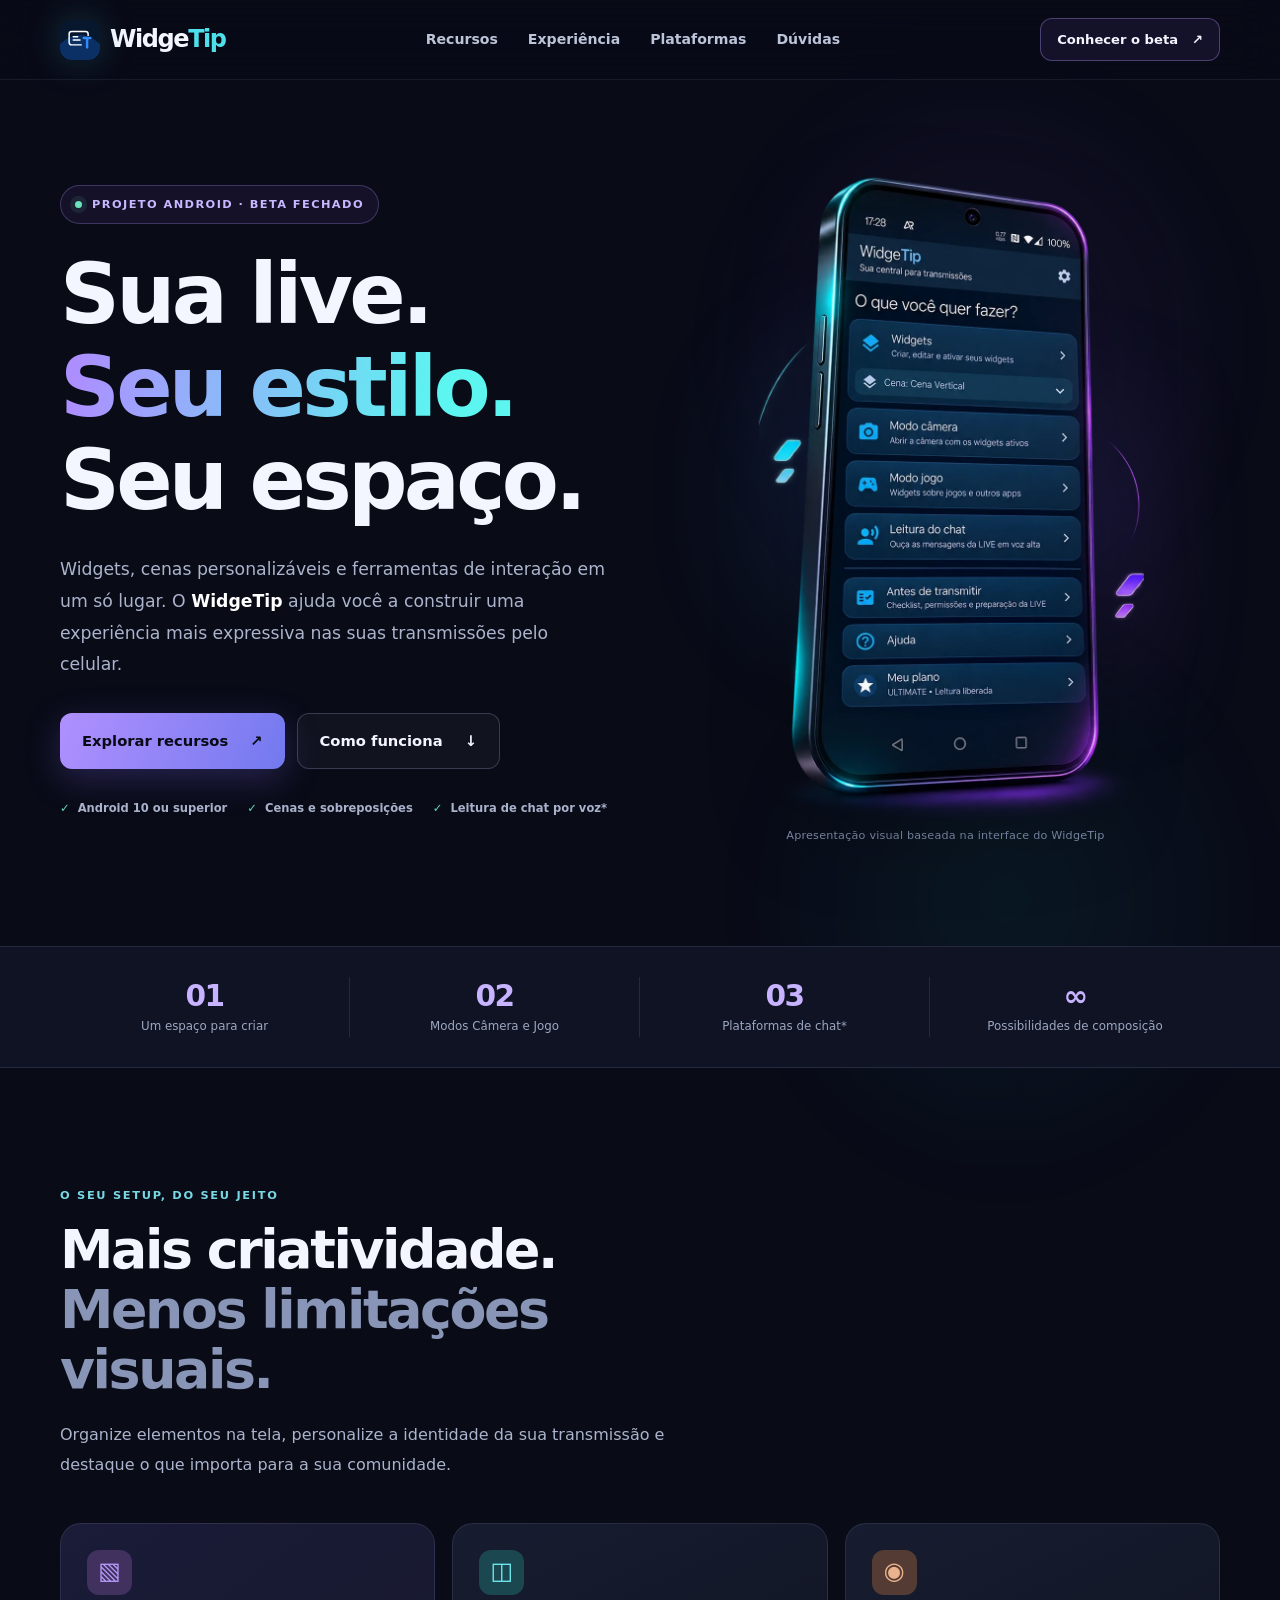
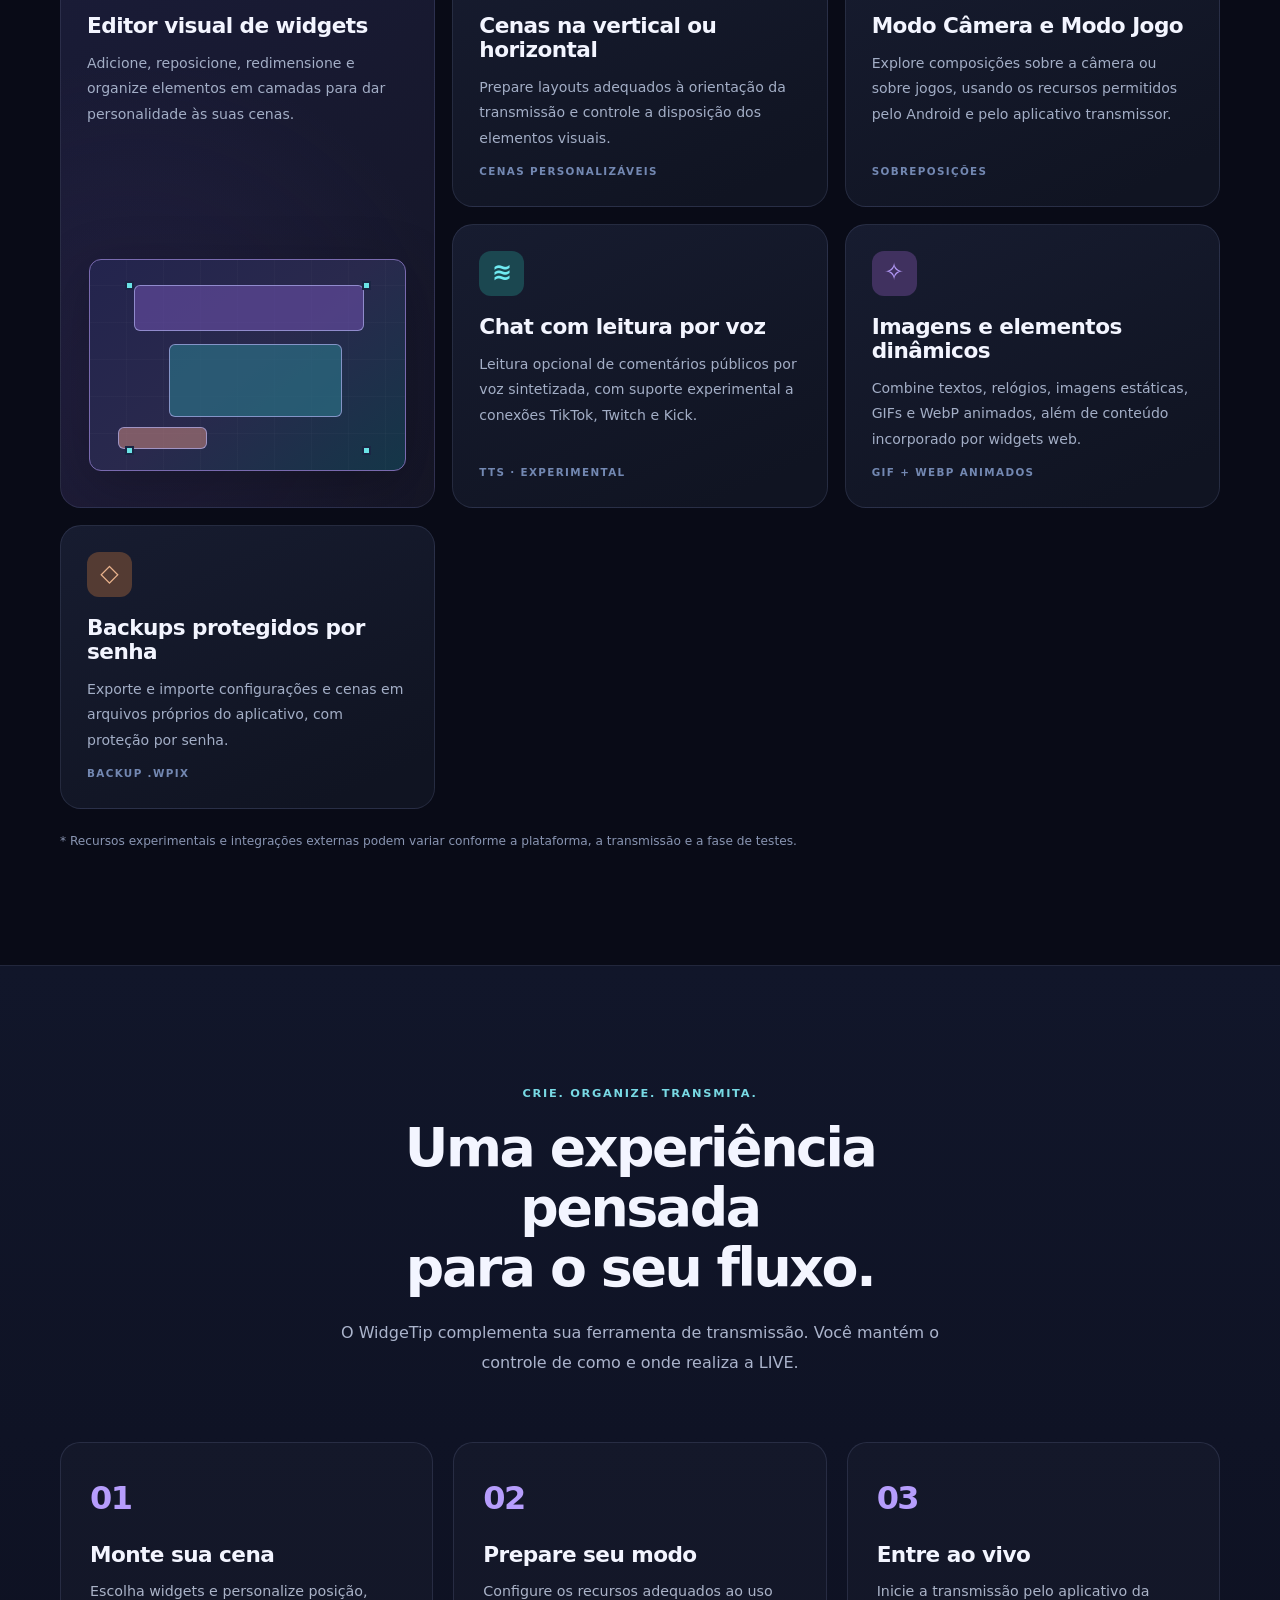
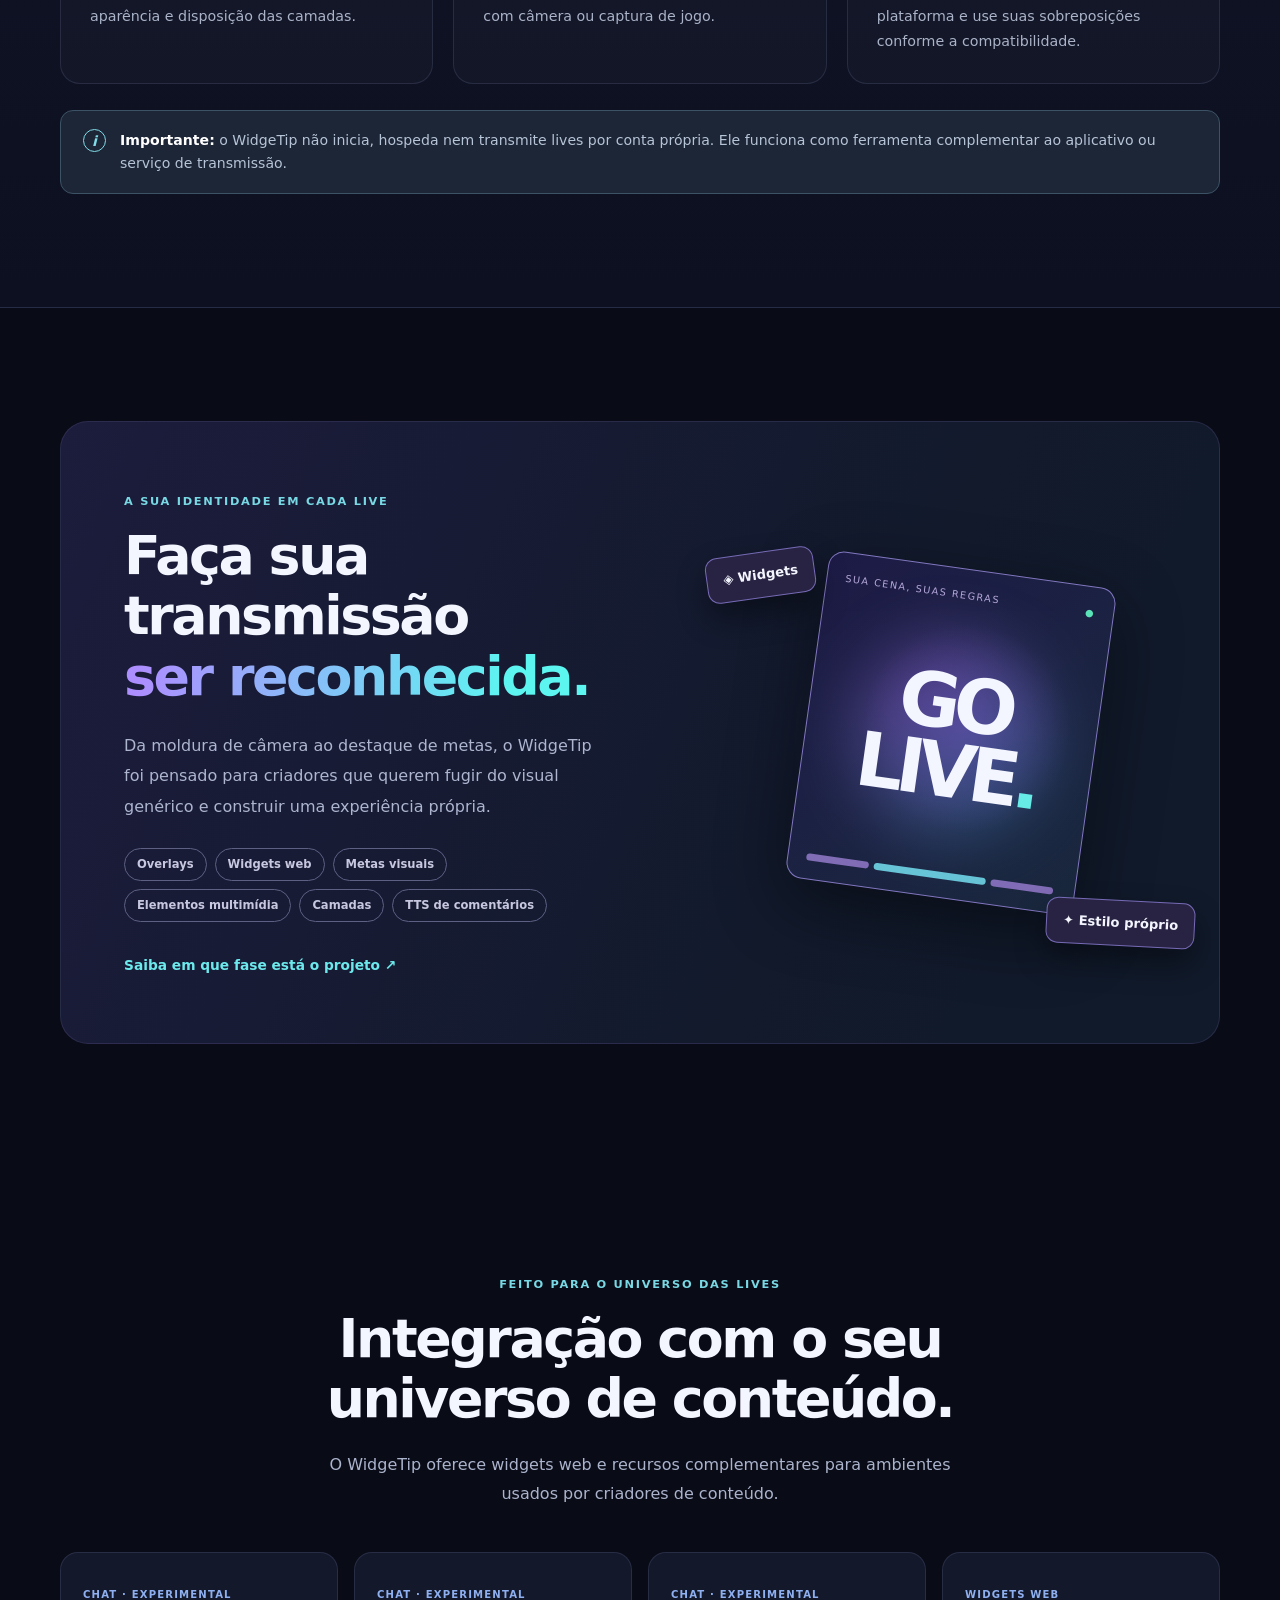
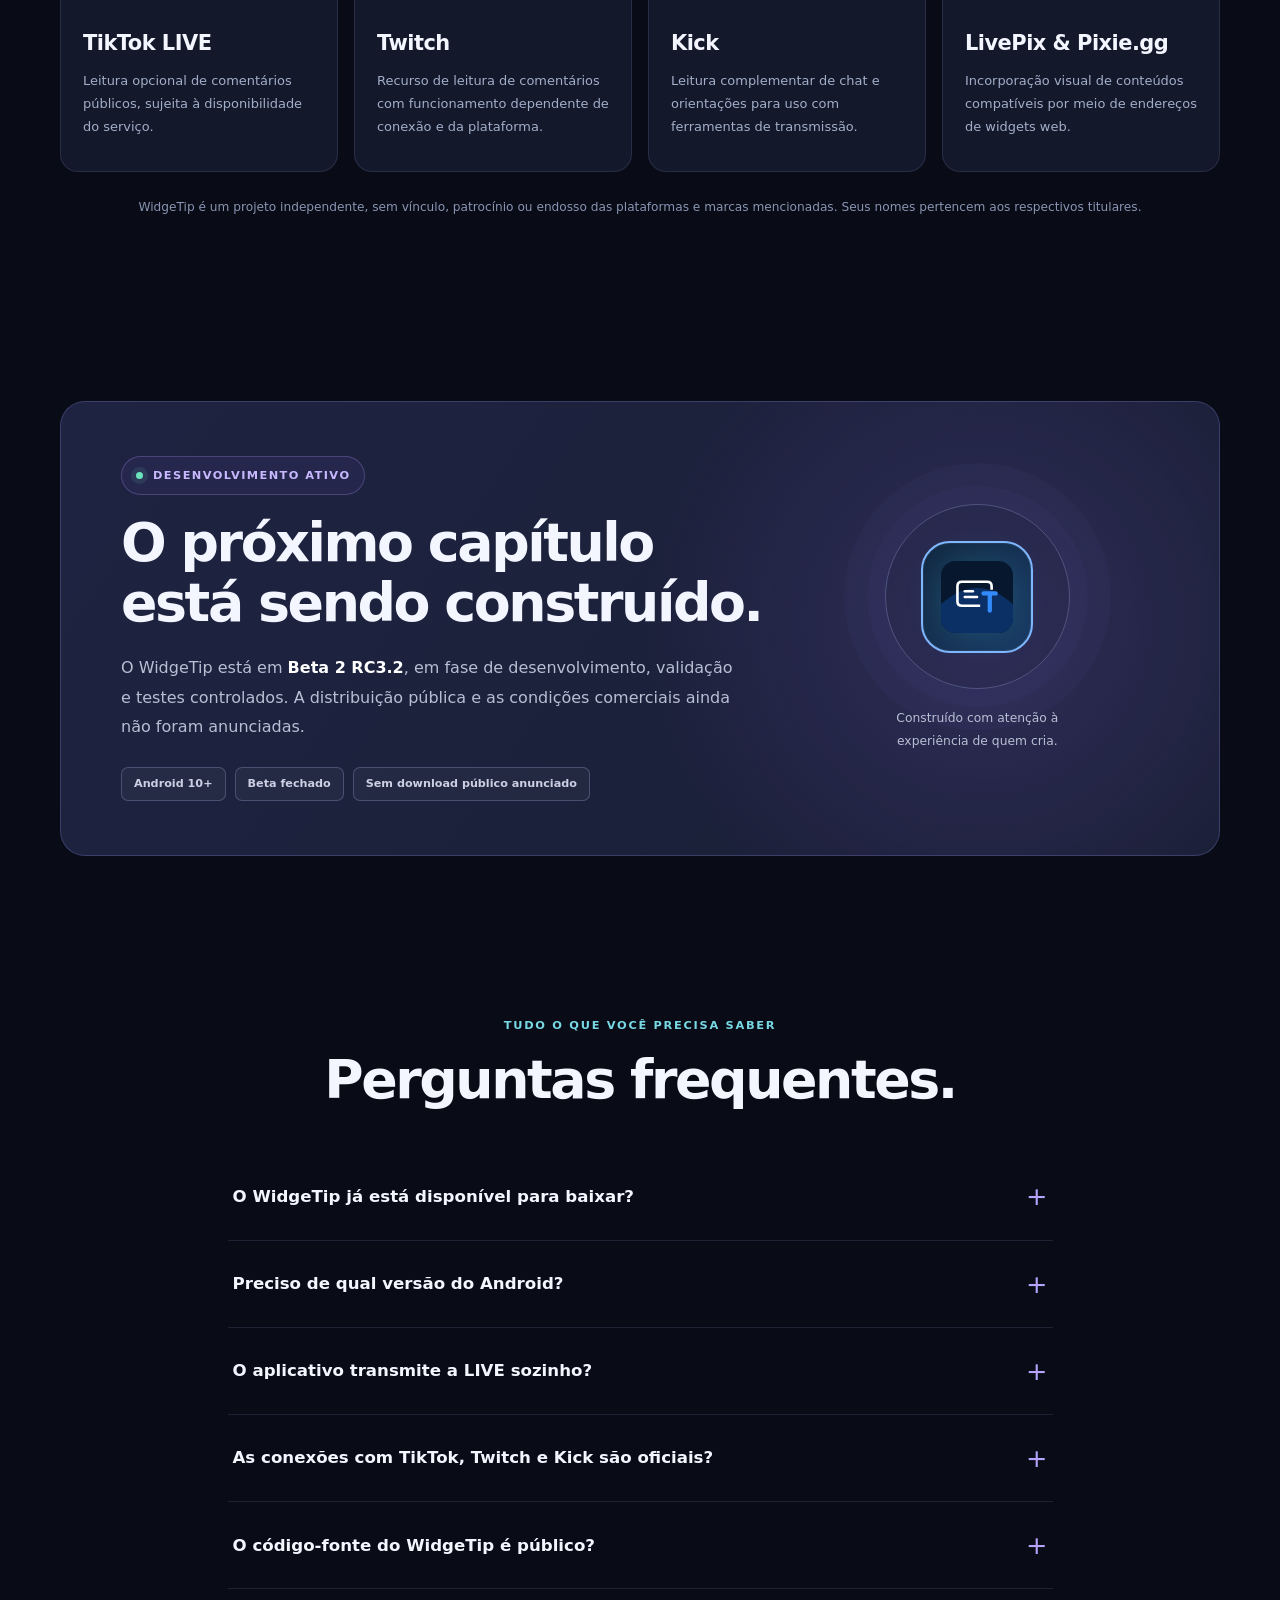
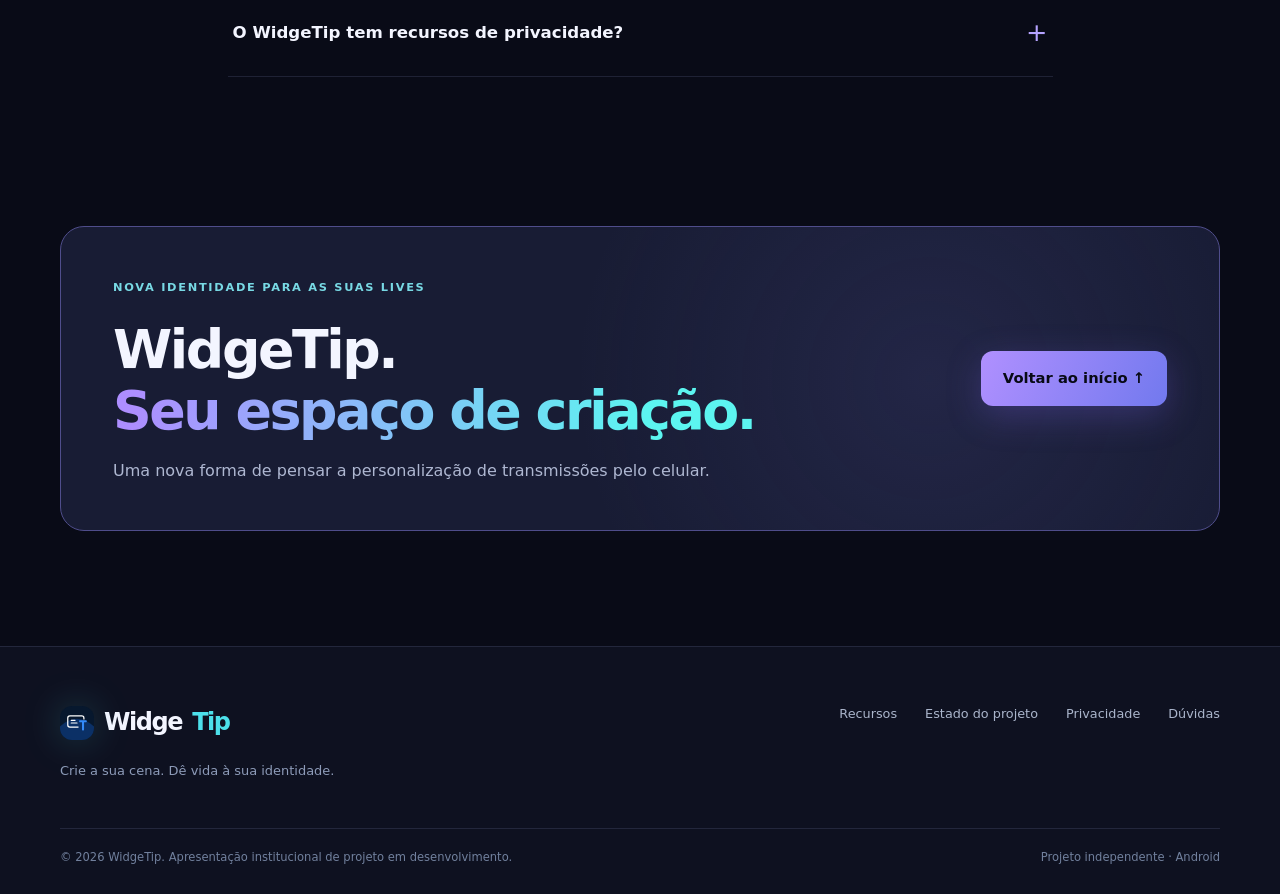
==== commit 29dd39bb: "fix(site): aprimorar hero mobile e integrar mockup WidgeTip responsivo" ====
--- a/index.html
+++ b/index.html
@@ -10,6 +10,7 @@
   <meta property="og:title" content="WidgeTip — Sua live. Seu estilo.">
   <meta property="og:description" content="Widgets, cenas e ferramentas de interação para quem cria conteúdo ao vivo no Android. Conheça o projeto WidgeTip.">
   <meta name="twitter:card" content="summary_large_image">
+  <meta property="og:image" content="https://tiagojpavan.github.io/WidgeTip/assets/social-share.jpg">
   <title>WidgeTip — Sua live. Seu estilo.</title>
   <link rel="icon" href="assets/app-icon.svg" type="image/svg+xml">
   <link rel="stylesheet" href="styles.css">
@@ -35,14 +36,12 @@
         <div class="hero-actions"><a class="button button-primary" href="#recursos">Explorar recursos <span aria-hidden="true">↗</span></a><a class="button button-outline" href="#como-funciona">Como funciona <span aria-hidden="true">↓</span></a></div>
         <div class="hero-notes"><span><span class="note-check" aria-hidden="true">✓</span> Android 10 ou superior</span><span><span class="note-check" aria-hidden="true">✓</span> Cenas e sobreposições</span><span><span class="note-check" aria-hidden="true">✓</span> Leitura de chat por voz*</span></div>
       </div>
-      <div class="hero-art hero-shot" aria-label="Captura real da tela inicial do aplicativo WidgeTip">
-        <div class="shot-glow shot-glow-one" aria-hidden="true"></div><div class="shot-glow shot-glow-two" aria-hidden="true"></div>
-        <div class="shot-badge shot-badge-top">INTERFACE REAL</div>
-        <figure class="app-shot-card">
-          <img class="app-shot-image" loading="eager" decoding="async" width="460" height="996" src="assets/app-screenshot.webp" alt="Captura da tela inicial do aplicativo WidgeTip no Android, com atalhos como Widgets, Modo câmera, Modo jogo, Leitura do chat, Antes de transmitir e Ajuda.">
-          <figcaption>Interface real do WidgeTip em execução no Android</figcaption>
+      <div class="hero-art hero-product" aria-label="Visual do WidgeTip em um smartphone">
+        <div class="hero-product-aura" aria-hidden="true"></div>
+        <figure class="hero-product-visual">
+          <img src="assets/widgetip-hero.webp" width="780" height="1358" loading="eager" decoding="async" fetchpriority="high" alt="Representação promocional do WidgeTip em um celular, baseada na tela real do aplicativo, com os menus Widgets, Modo câmera, Modo jogo, Leitura do chat e Ajuda.">
+          <figcaption>Apresentação visual baseada na interface do WidgeTip</figcaption>
         </figure>
-        <div class="shot-badge shot-badge-bottom">BETA 2 · WIDGETS · CÂMERA · JOGO · CHAT</div>
       </div>
     </section>
     <section class="stats-strip" aria-label="Destaques"><div class="shell stats-content"><div><strong>01</strong><span>Um espaço para criar</span></div><div><strong>02</strong><span>Modos Câmera e Jogo</span></div><div><strong>03</strong><span>Plataformas de chat*</span></div><div><strong>∞</strong><span>Possibilidades de composição</span></div></div></section>
@@ -67,4 +66,4 @@
   </main>
   <footer class="site-footer"><div class="shell footer-content"><div><a class="brand footer-brand" href="#inicio"><img src="assets/app-icon.svg" alt="Ícone do WidgeTip" width="34" height="34">Widge<span class="brand-accent">Tip</span></a><p>Crie a sua cena. Dê vida à sua identidade.</p></div><div class="footer-links"><a href="#recursos">Recursos</a><a href="#status">Estado do projeto</a><a href="privacidade.html">Privacidade</a><a href="#faq">Dúvidas</a></div></div><div class="shell footer-bottom"><span>© 2026 WidgeTip. Apresentação institucional de projeto em desenvolvimento.</span><span>Projeto independente · Android</span></div></footer>
 </body>
-</html>
+</html>
--- a/styles.css
+++ b/styles.css
@@ -24,3 +24,67 @@
 @media(max-width:900px){.hero-shot{height:640px;margin:0 auto;max-width:610px}.app-shot-card{width:272px;max-width:83%;transform:rotate(2deg)}.shot-badge-top{top:110px;left:8px}.shot-badge-bottom{bottom:95px;right:10px}}
 @media(max-width:600px){.hero-shot{height:555px;width:100%;max-width:100%;left:auto;margin:0 auto;transform:none}.app-shot-card{width:min(239px,71vw);padding:8px;border-radius:23px;transform:none}.app-shot-image{border-radius:16px}.shot-badge{font-size:.58rem;padding:7px 9px}.shot-badge-top{top:20px;left:0;transform:none}.shot-badge-bottom{bottom:24px;right:0;transform:none;max-width:190px}.shot-glow-one{max-width:100%}.shot-glow-two{max-width:100%}}
 @media(max-width:360px){.hero-shot{height:500px}.app-shot-card{width:min(215px,70vw)}.shot-badge-bottom{max-width:150px}}
+
+/* WidgeTip / hero renovada — ilustração promocional com transparência */
+.hero .hero-product{
+  width:100%;max-width:610px;height:695px;position:relative;isolation:isolate;
+  display:grid;place-items:center;margin:0;min-width:0;transform:none;overflow:visible;
+}
+.hero-product-aura{
+  position:absolute;z-index:-1;inset:14% 6% 10%;pointer-events:none;
+  background:radial-gradient(ellipse at 40% 45%,rgba(43,111,197,.20),transparent 56%),
+    radial-gradient(ellipse at 76% 55%,rgba(114,71,206,.14),transparent 52%);
+  filter:blur(33px);
+}
+.hero-product-visual{width:100%;height:100%;margin:0;position:relative;display:flex;flex-direction:column;align-items:center;justify-content:center;}
+.hero-product-visual img{
+  display:block;width:min(100%,595px);max-height:670px;object-fit:contain;
+  filter:drop-shadow(0 28px 42px rgba(0,0,0,.23));transform:translate(1.5%,0);
+}
+.hero-product-visual figcaption{
+  margin-top:0;text-align:center;font-size:.7rem;font-weight:500;color:#7e8caa;
+  letter-spacing:.018em;line-height:1.5;
+}
+@media(max-width:1100px){
+  .hero .hero-product{height:620px}
+  .hero-product-visual img{max-height:590px;max-width:520px}
+}
+@media(max-width:900px){
+  .hero .hero-product{width:100%;height:650px;margin:12px auto 0;max-width:610px;transform:none;}
+  .hero-product-visual img{max-height:615px;max-width:550px;transform:none}
+}
+@media(max-width:600px){
+  .hero .hero-product{width:100%;max-width:100%;height:auto;min-height:0;margin:16px auto 20px;left:auto;transform:none;}
+  .hero-product-visual{height:auto}
+  .hero-product-visual img{width:min(100%,415px);max-height:none;max-width:100%;height:auto;transform:none}
+  .hero-product-visual figcaption{font-size:.65rem;margin-top:-3px}
+  .hero-product-aura{inset:14% 2% 13%;filter:blur(22px)}
+}
+@media(max-width:360px){.hero .hero-product{height:auto;margin:12px auto 15px}}
+
+
+/* v5: ajuste editorial para smartphone: headline compacta e render em escala de leitura */
+@media (max-width:600px) {
+  .hero { padding-top:38px; padding-bottom:35px; }
+  .hero .eyebrow { margin-bottom:18px; font-size:.64rem; padding:8px 12px; letter-spacing:.105em; }
+  .hero h1 {font-size:clamp(2.72rem,11.2vw,3.7rem); line-height:1.08; letter-spacing:-.052em;}
+  .hero-description {font-size:.94rem; line-height:1.65; margin-top:19px; }
+  .hero-actions {margin-top:24px; gap:9px;}
+  .hero-actions .button {padding:13px 15px; min-height:48px;}
+  .hero-notes {margin-top:21px;gap:6px 12px; font-size:.68rem;}
+  .hero .hero-product {height:auto; min-height:0; margin:4px auto 14px; padding:0; overflow:visible;}
+  .hero-product-visual img {width:min(100%,360px); height:auto;max-width:100%;max-height:none; transform:none;filter:drop-shadow(0 22px 27px rgba(0,0,0,.19));}
+  .hero-product-visual figcaption {font-size:.62rem;color:#8d9ab7;margin-top:-4px;line-height:1.45;padding:0 14px;}
+  .hero-product-aura {inset:13% 0 12%; filter:blur(18px);opacity:.82;}
+}
+@media (min-width:375px) and (max-width:600px) {
+  .hero-actions {display:grid;grid-template-columns:1fr 1fr;gap:9px;}
+  .hero-actions .button {width:100%;font-size:.75rem;gap:7px;padding:12px 9px;}
+}
+@media (max-width:360px) {
+  .hero h1{font-size:clamp(2.62rem,11.1vw,3rem)}
+  .hero .eyebrow{font-size:.61rem;letter-spacing:.075em;}
+  .hero .hero-product {margin:8px auto 13px;}
+  .hero-product-visual img {width:min(100%,310px);}
+  .hero-description {line-height:1.61;}
+}
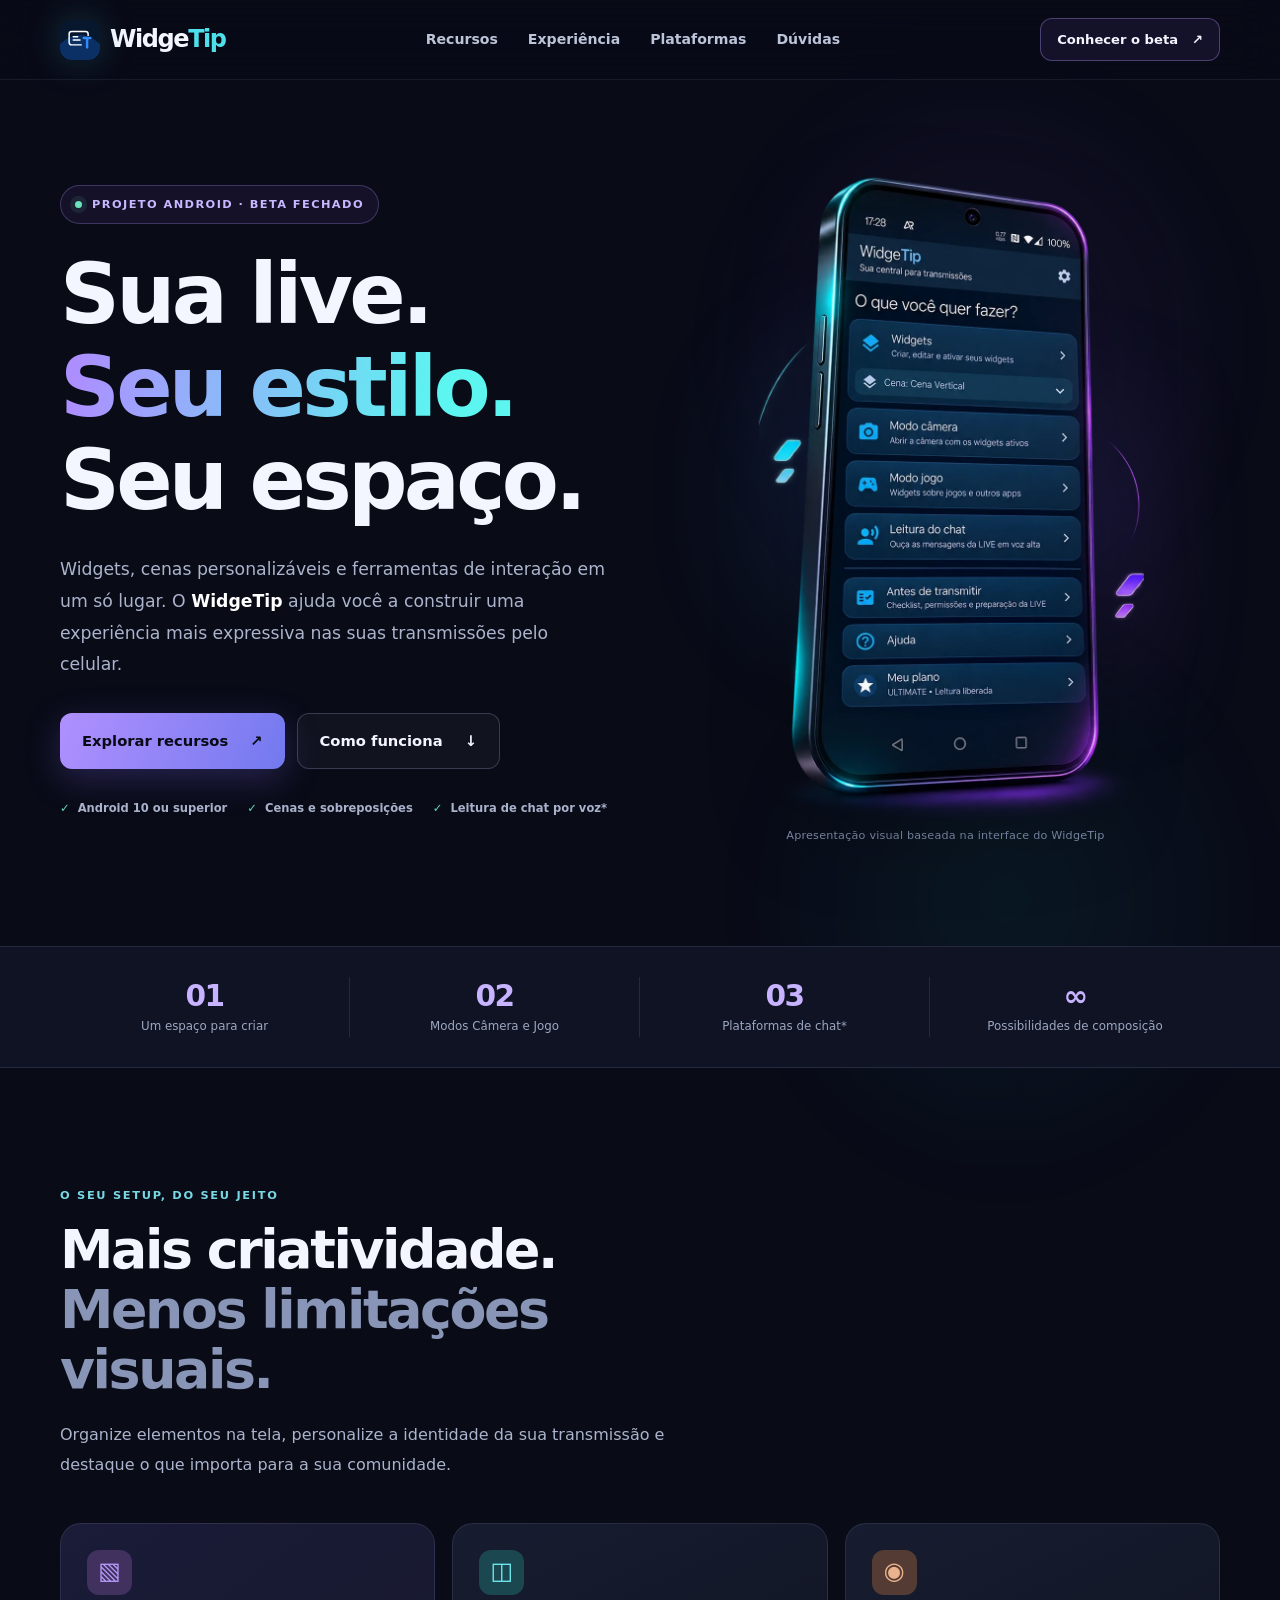
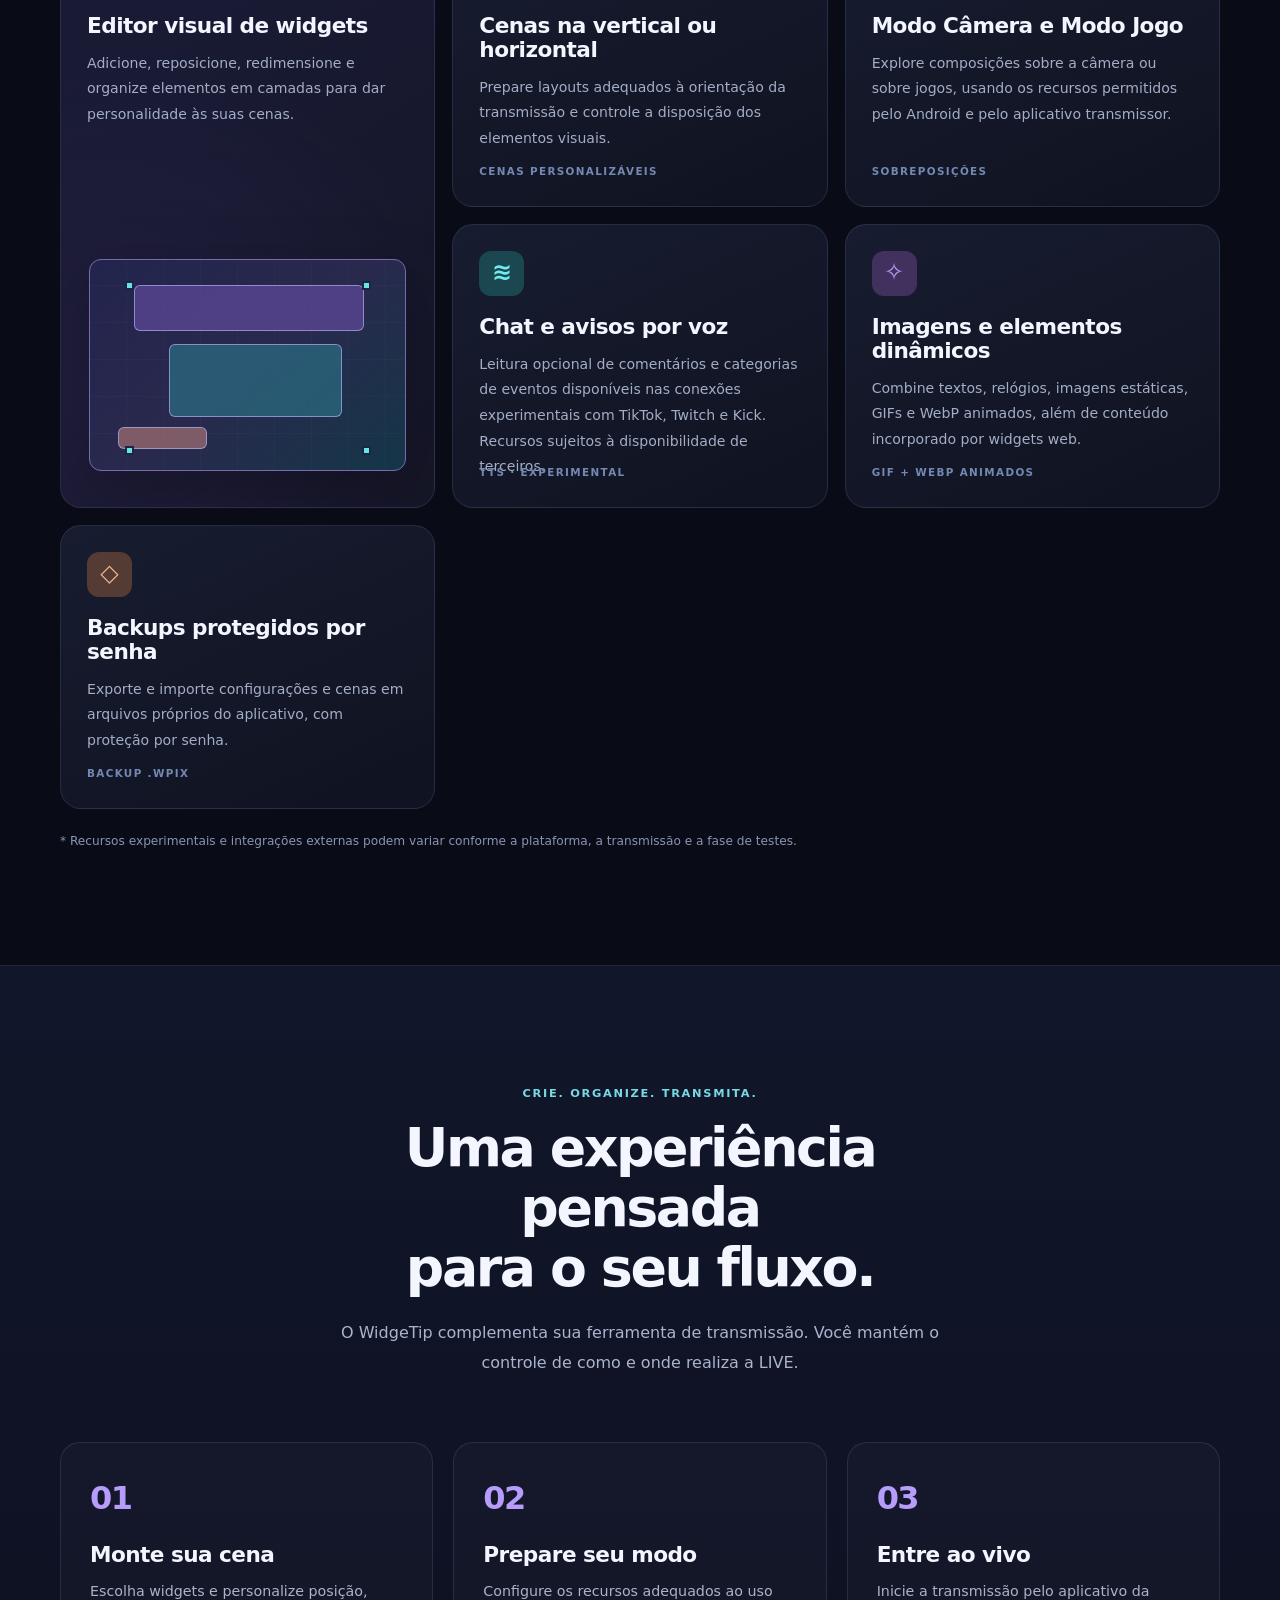
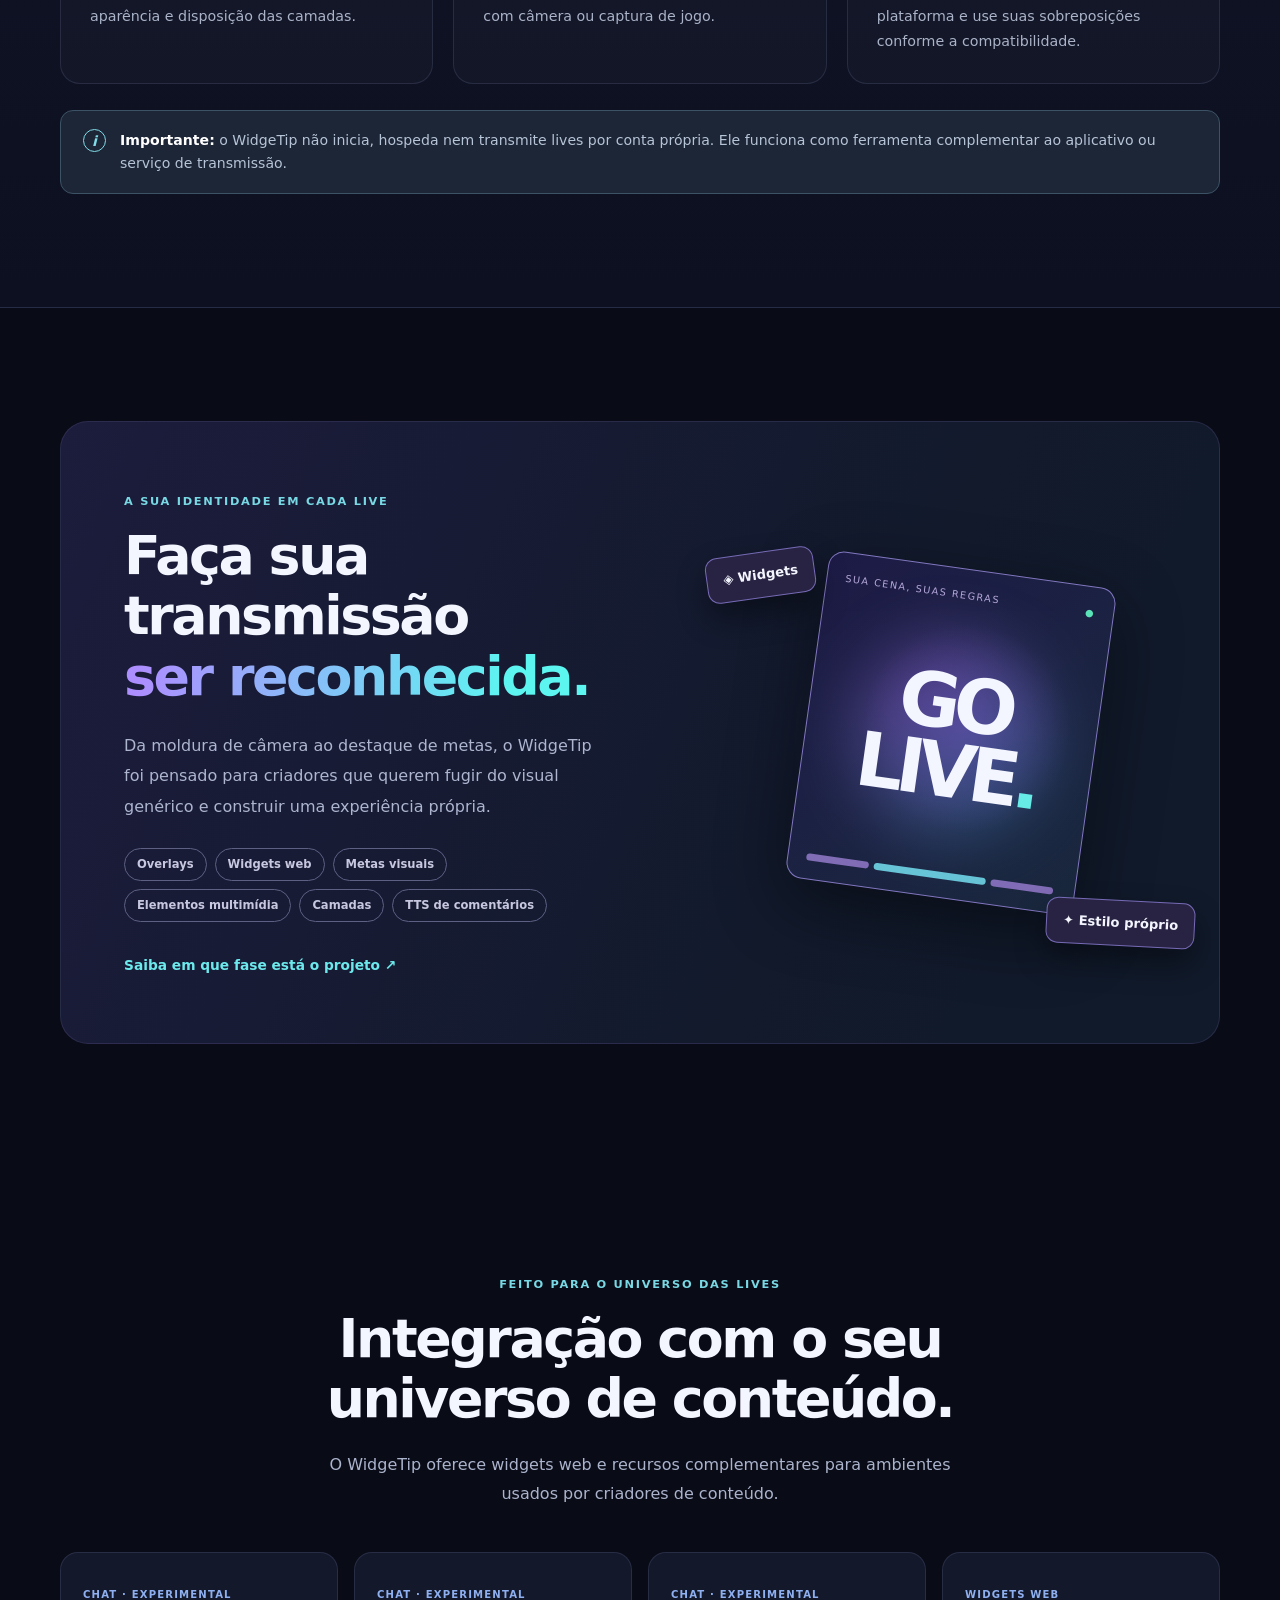
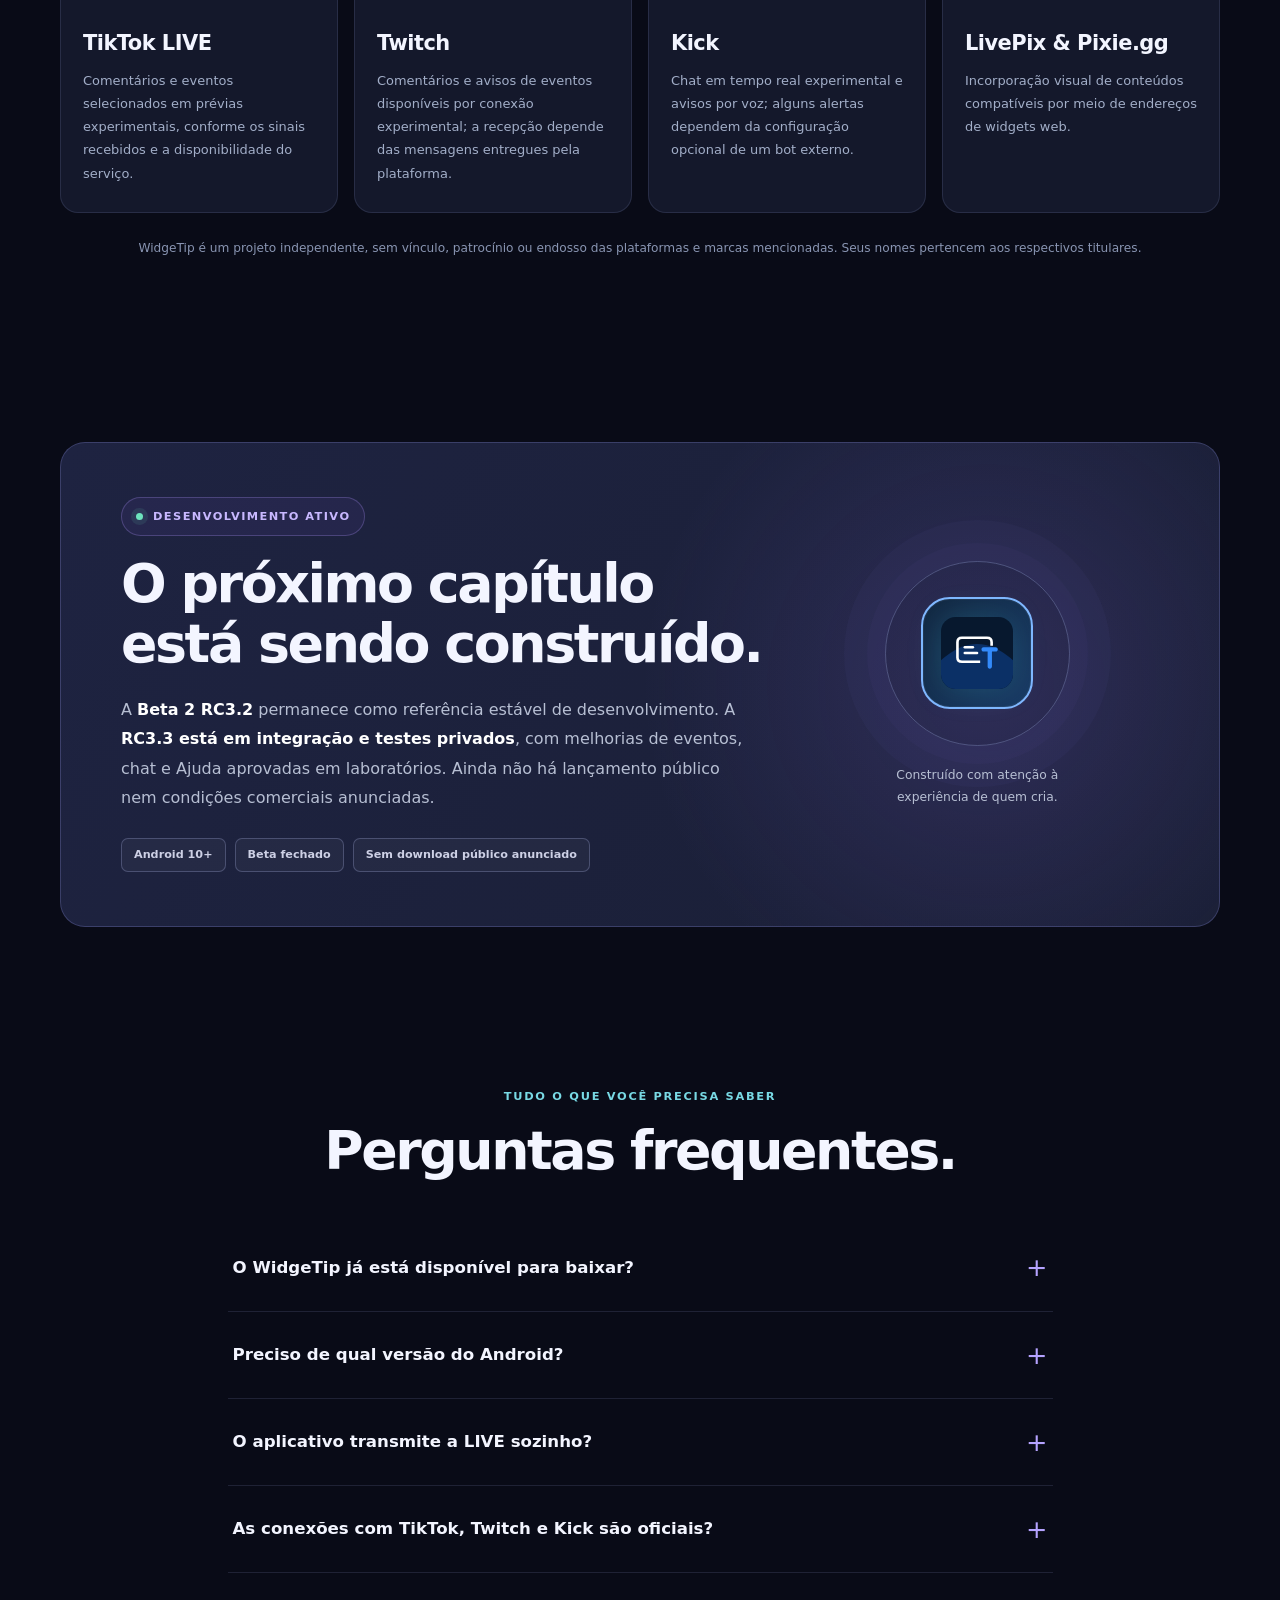
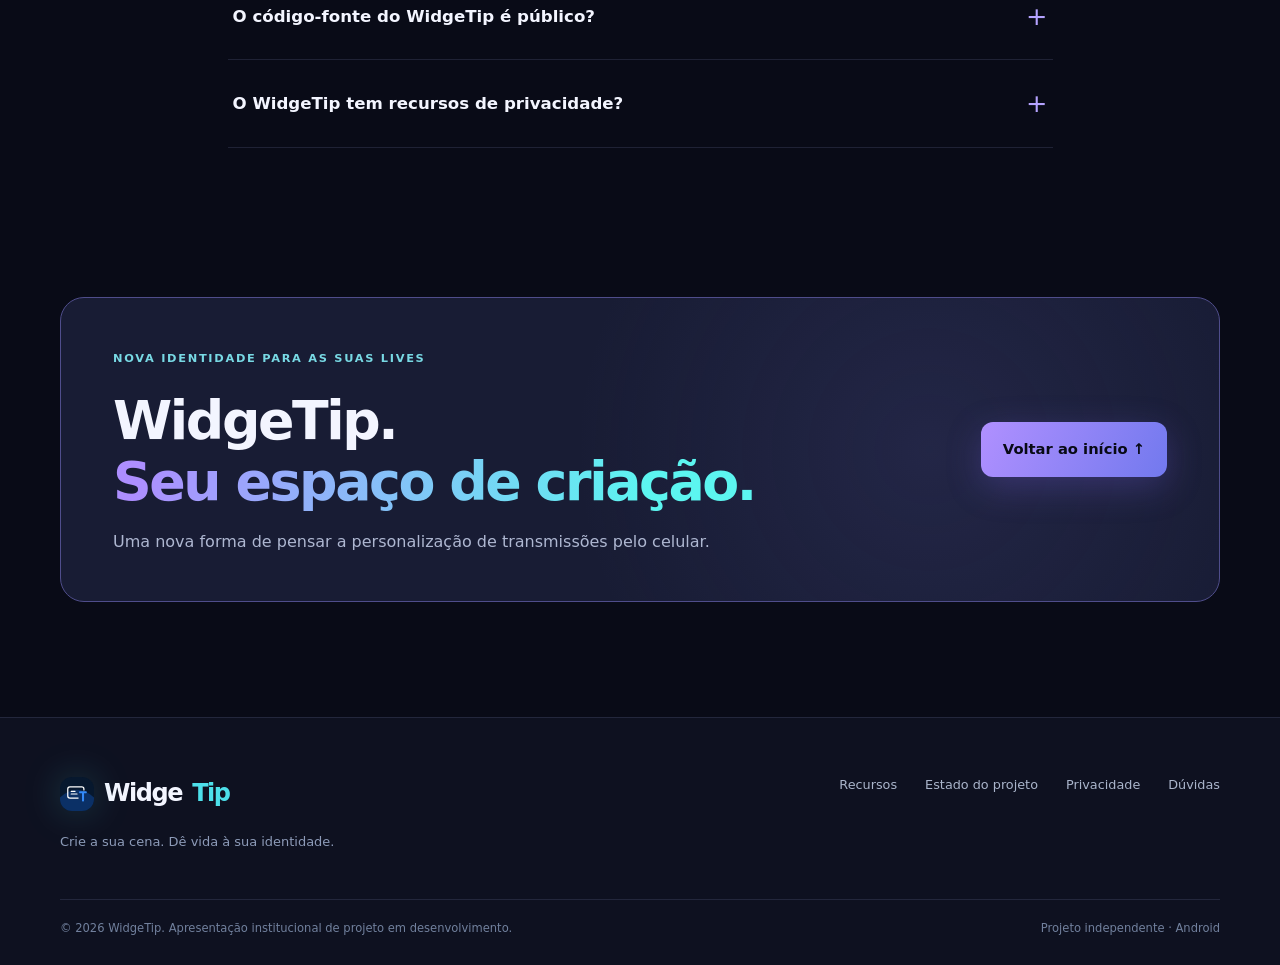
==== commit bcbf1ca3: "docs(site): explain RC3.3 private integration, beginner Help and experimental event limits" ====
--- a/index.html
+++ b/index.html
@@ -51,7 +51,7 @@
         <article class="feature-card feature-primary"><div class="feature-icon purple-glow">▧</div><h3>Editor visual de widgets</h3><p>Adicione, reposicione, redimensione e organize elementos em camadas para dar personalidade às suas cenas.</p><div class="feature-card-art mini-canvas" aria-hidden="true"><span class="block a"></span><span class="block b"></span><span class="block c"></span><span class="corner tl"></span><span class="corner tr"></span><span class="corner bl"></span><span class="corner br"></span></div></article>
         <article class="feature-card"><div class="feature-icon cyan-glow">◫</div><h3>Cenas na vertical ou horizontal</h3><p>Prepare layouts adequados à orientação da transmissão e controle a disposição dos elementos visuais.</p><div class="feature-tag">CENAS PERSONALIZÁVEIS</div></article>
         <article class="feature-card"><div class="feature-icon orange-glow">◉</div><h3>Modo Câmera e Modo Jogo</h3><p>Explore composições sobre a câmera ou sobre jogos, usando os recursos permitidos pelo Android e pelo aplicativo transmissor.</p><div class="feature-tag">SOBREPOSIÇÕES</div></article>
-        <article class="feature-card"><div class="feature-icon cyan-glow">≋</div><h3>Chat com leitura por voz</h3><p>Leitura opcional de comentários públicos por voz sintetizada, com suporte experimental a conexões TikTok, Twitch e Kick.</p><div class="feature-tag">TTS · EXPERIMENTAL</div></article>
+        <article class="feature-card"><div class="feature-icon cyan-glow">≋</div><h3>Chat e avisos por voz</h3><p>Leitura opcional de comentários e categorias de eventos disponíveis nas conexões experimentais com TikTok, Twitch e Kick. Recursos sujeitos à disponibilidade de terceiros.</p><div class="feature-tag">TTS · EXPERIMENTAL</div></article>
         <article class="feature-card"><div class="feature-icon purple-glow">✧</div><h3>Imagens e elementos dinâmicos</h3><p>Combine textos, relógios, imagens estáticas, GIFs e WebP animados, além de conteúdo incorporado por widgets web.</p><div class="feature-tag">GIF + WEBP ANIMADOS</div></article>
         <article class="feature-card"><div class="feature-icon orange-glow">◇</div><h3>Backups protegidos por senha</h3><p>Exporte e importe configurações e cenas em arquivos próprios do aplicativo, com proteção por senha.</p><div class="feature-tag">BACKUP .WPIX</div></article>
       </div>
@@ -59,8 +59,8 @@
     </section>
     <section class="section workflow-section" id="como-funciona"><div class="shell"><div class="section-lead center"><span class="kicker">CRIE. ORGANIZE. TRANSMITA.</span><h2>Uma experiência pensada<br>para o seu fluxo.</h2><p>O WidgeTip complementa sua ferramenta de transmissão. Você mantém o controle de como e onde realiza a LIVE.</p></div><div class="steps-grid"><div class="step"><span class="step-num">01</span><h3>Monte sua cena</h3><p>Escolha widgets e personalize posição, aparência e disposição das camadas.</p></div><div class="step"><span class="step-num">02</span><h3>Prepare seu modo</h3><p>Configure os recursos adequados ao uso com câmera ou captura de jogo.</p></div><div class="step"><span class="step-num">03</span><h3>Entre ao vivo</h3><p>Inicie a transmissão pelo aplicativo da plataforma e use suas sobreposições conforme a compatibilidade.</p></div></div><div class="important-note"><span class="info-sign">i</span><span><strong>Importante:</strong> o WidgeTip não inicia, hospeda nem transmite lives por conta própria. Ele funciona como ferramenta complementar ao aplicativo ou serviço de transmissão.</span></div></div></section>
     <section class="section shell" id="experiencia"><div class="experience-panel"><div class="experience-copy"><span class="kicker">A SUA IDENTIDADE EM CADA LIVE</span><h2>Faça sua transmissão<br><span class="gradient-text">ser reconhecida.</span></h2><p>Da moldura de câmera ao destaque de metas, o WidgeTip foi pensado para criadores que querem fugir do visual genérico e construir uma experiência própria.</p><div class="pill-list"><span>Overlays</span><span>Widgets web</span><span>Metas visuais</span><span>Elementos multimídia</span><span>Camadas</span><span>TTS de comentários</span></div><a class="text-link" href="#status">Saiba em que fase está o projeto <span aria-hidden="true">↗</span></a></div><div class="experience-art" aria-hidden="true"><div class="experience-screen"><span class="exp-top">SUA CENA, SUAS REGRAS <span>●</span></span><div class="exp-center"><span class="exp-orb"></span><strong>GO<br>LIVE<span>.</span></strong></div><span class="exp-bottom"><i></i><i></i><i></i></span></div><span class="exp-tag exp-tag-one">◈ Widgets</span><span class="exp-tag exp-tag-two">✦ Estilo próprio</span></div></div></section>
-    <section class="section shell" id="plataformas"><div class="section-lead center"><span class="kicker">FEITO PARA O UNIVERSO DAS LIVES</span><h2>Integração com o seu<br>universo de conteúdo.</h2><p>O WidgeTip oferece widgets web e recursos complementares para ambientes usados por criadores de conteúdo.</p></div><div class="platform-grid"><div class="platform-card"><span class="platform-label">CHAT · EXPERIMENTAL</span><h3>TikTok LIVE</h3><p>Leitura opcional de comentários públicos, sujeita à disponibilidade do serviço.</p></div><div class="platform-card"><span class="platform-label">CHAT · EXPERIMENTAL</span><h3>Twitch</h3><p>Recurso de leitura de comentários com funcionamento dependente de conexão e da plataforma.</p></div><div class="platform-card"><span class="platform-label">CHAT · EXPERIMENTAL</span><h3>Kick</h3><p>Leitura complementar de chat e orientações para uso com ferramentas de transmissão.</p></div><div class="platform-card"><span class="platform-label">WIDGETS WEB</span><h3>LivePix & Pixie.gg</h3><p>Incorporação visual de conteúdos compatíveis por meio de endereços de widgets web.</p></div></div><p class="platform-disclaimer">WidgeTip é um projeto independente, sem vínculo, patrocínio ou endosso das plataformas e marcas mencionadas. Seus nomes pertencem aos respectivos titulares.</p></section>
-    <section class="section status-section" id="status"><div class="shell"><div class="status-box"><div><span class="eyebrow status-eyebrow"><span class="pulse"></span> DESENVOLVIMENTO ATIVO</span><h2>O próximo capítulo<br>está sendo construído.</h2><p>O WidgeTip está em <strong>Beta 2 RC3.2</strong>, em fase de desenvolvimento, validação e testes controlados. A distribuição pública e as condições comerciais ainda não foram anunciadas.</p><div class="status-points"><span>Android 10+</span><span>Beta fechado</span><span>Sem download público anunciado</span></div></div><div class="status-side"><div class="status-orbit"><span class="status-logo"><img src="assets/app-icon.svg" alt="Ícone do WidgeTip" width="72" height="72"></span></div><p>Construído com atenção à experiência de quem cria.</p></div></div></div></section>
+    <section class="section shell" id="plataformas"><div class="section-lead center"><span class="kicker">FEITO PARA O UNIVERSO DAS LIVES</span><h2>Integração com o seu<br>universo de conteúdo.</h2><p>O WidgeTip oferece widgets web e recursos complementares para ambientes usados por criadores de conteúdo.</p></div><div class="platform-grid"><div class="platform-card"><span class="platform-label">CHAT · EXPERIMENTAL</span><h3>TikTok LIVE</h3><p>Comentários e eventos selecionados em prévias experimentais, conforme os sinais recebidos e a disponibilidade do serviço.</p></div><div class="platform-card"><span class="platform-label">CHAT · EXPERIMENTAL</span><h3>Twitch</h3><p>Comentários e avisos de eventos disponíveis por conexão experimental; a recepção depende das mensagens entregues pela plataforma.</p></div><div class="platform-card"><span class="platform-label">CHAT · EXPERIMENTAL</span><h3>Kick</h3><p>Chat em tempo real experimental e avisos por voz; alguns alertas dependem da configuração opcional de um bot externo.</p></div><div class="platform-card"><span class="platform-label">WIDGETS WEB</span><h3>LivePix & Pixie.gg</h3><p>Incorporação visual de conteúdos compatíveis por meio de endereços de widgets web.</p></div></div><p class="platform-disclaimer">WidgeTip é um projeto independente, sem vínculo, patrocínio ou endosso das plataformas e marcas mencionadas. Seus nomes pertencem aos respectivos titulares.</p></section>
+    <section class="section status-section" id="status"><div class="shell"><div class="status-box"><div><span class="eyebrow status-eyebrow"><span class="pulse"></span> DESENVOLVIMENTO ATIVO</span><h2>O próximo capítulo<br>está sendo construído.</h2><p>A <strong>Beta 2 RC3.2</strong> permanece como referência estável de desenvolvimento. A <strong>RC3.3 está em integração e testes privados</strong>, com melhorias de eventos, chat e Ajuda aprovadas em laboratórios. Ainda não há lançamento público nem condições comerciais anunciadas.</p><div class="status-points"><span>Android 10+</span><span>Beta fechado</span><span>Sem download público anunciado</span></div></div><div class="status-side"><div class="status-orbit"><span class="status-logo"><img src="assets/app-icon.svg" alt="Ícone do WidgeTip" width="72" height="72"></span></div><p>Construído com atenção à experiência de quem cria.</p></div></div></div></section>
     <section class="section shell faq-section" id="faq"><div class="section-lead center"><span class="kicker">TUDO O QUE VOCÊ PRECISA SABER</span><h2>Perguntas frequentes.</h2></div><div class="faq-list"><details><summary>O WidgeTip já está disponível para baixar?<span class="faq-plus" aria-hidden="true">+</span></summary><p>Ainda não há uma versão pública anunciada para download. O projeto está em fase de desenvolvimento e testes beta controlados.</p></details><details><summary>Preciso de qual versão do Android?<span class="faq-plus" aria-hidden="true">+</span></summary><p>O requisito mínimo atualmente previsto é Android 10 (API 29). Requisitos e compatibilidade podem ser revisados antes do lançamento.</p></details><details><summary>O aplicativo transmite a LIVE sozinho?<span class="faq-plus" aria-hidden="true">+</span></summary><p>Não. O WidgeTip é uma ferramenta de personalização e apoio à transmissão. Você continua usando o aplicativo ou serviço de sua plataforma para entrar ao vivo.</p></details><details><summary>As conexões com TikTok, Twitch e Kick são oficiais?<span class="faq-plus" aria-hidden="true">+</span></summary><p>Não. Os recursos de leitura de chat dessas plataformas são experimentais e não constituem integração oficial. Podem apresentar limitações, instabilidade ou interrupções por alterações externas.</p></details><details><summary>O código-fonte do WidgeTip é público?<span class="faq-plus" aria-hidden="true">+</span></summary><p>Não. O aplicativo é desenvolvido em repositórios privados. Esta página pública apresenta o produto, sem distribuir o código-fonte da aplicação Android.</p></details><details><summary>O WidgeTip tem recursos de privacidade?<span class="faq-plus" aria-hidden="true">+</span></summary><p>O aplicativo inclui controles locais de dados, permissões e backups protegidos por senha. A documentação jurídica e a política de privacidade definitiva estão em preparação para uma eventual distribuição pública. <a href="privacidade.html">Leia as informações preliminares de privacidade</a>.</p></details></div></section>
     <section class="footer-cta shell"><div><span class="kicker">NOVA IDENTIDADE PARA AS SUAS LIVES</span><h2>WidgeTip.<br><span class="gradient-text">Seu espaço de criação.</span></h2><p>Uma nova forma de pensar a personalização de transmissões pelo celular.</p></div><a class="button button-primary" href="#inicio">Voltar ao início ↑</a></section>
   </main>
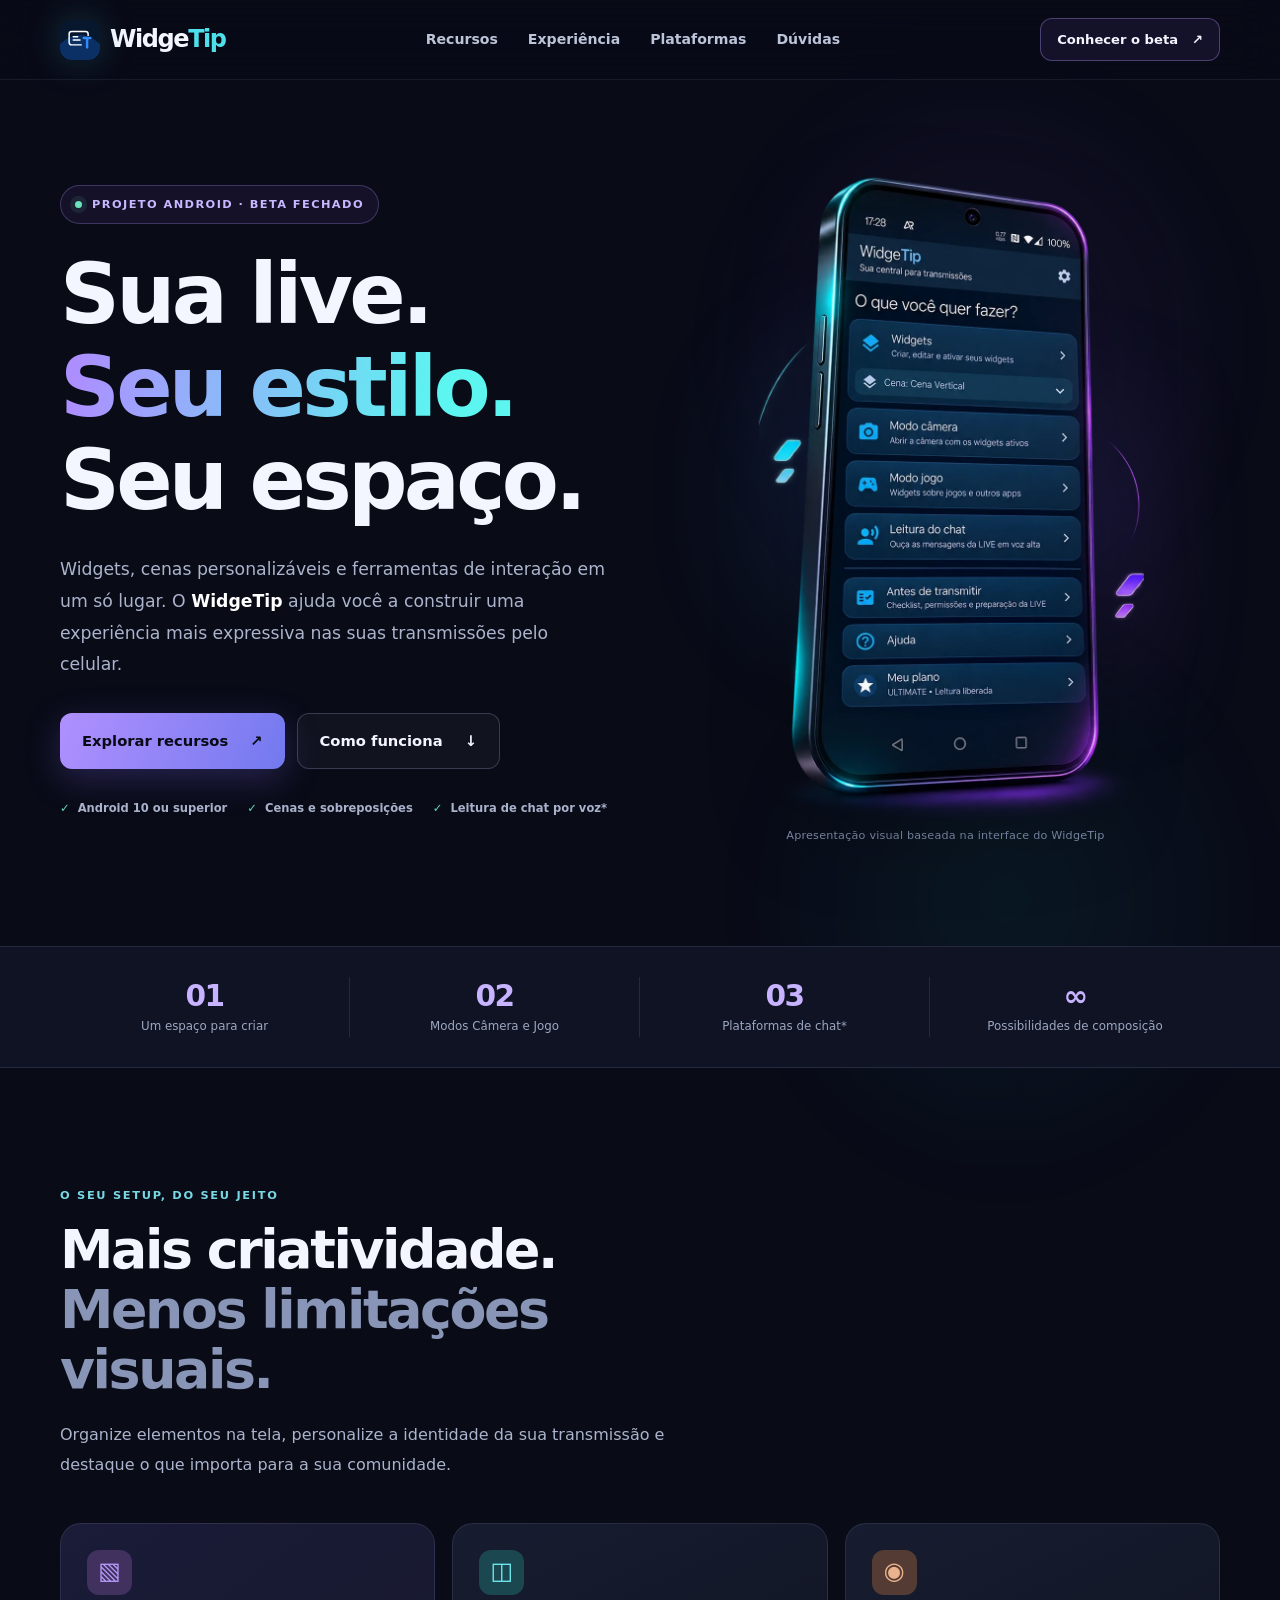
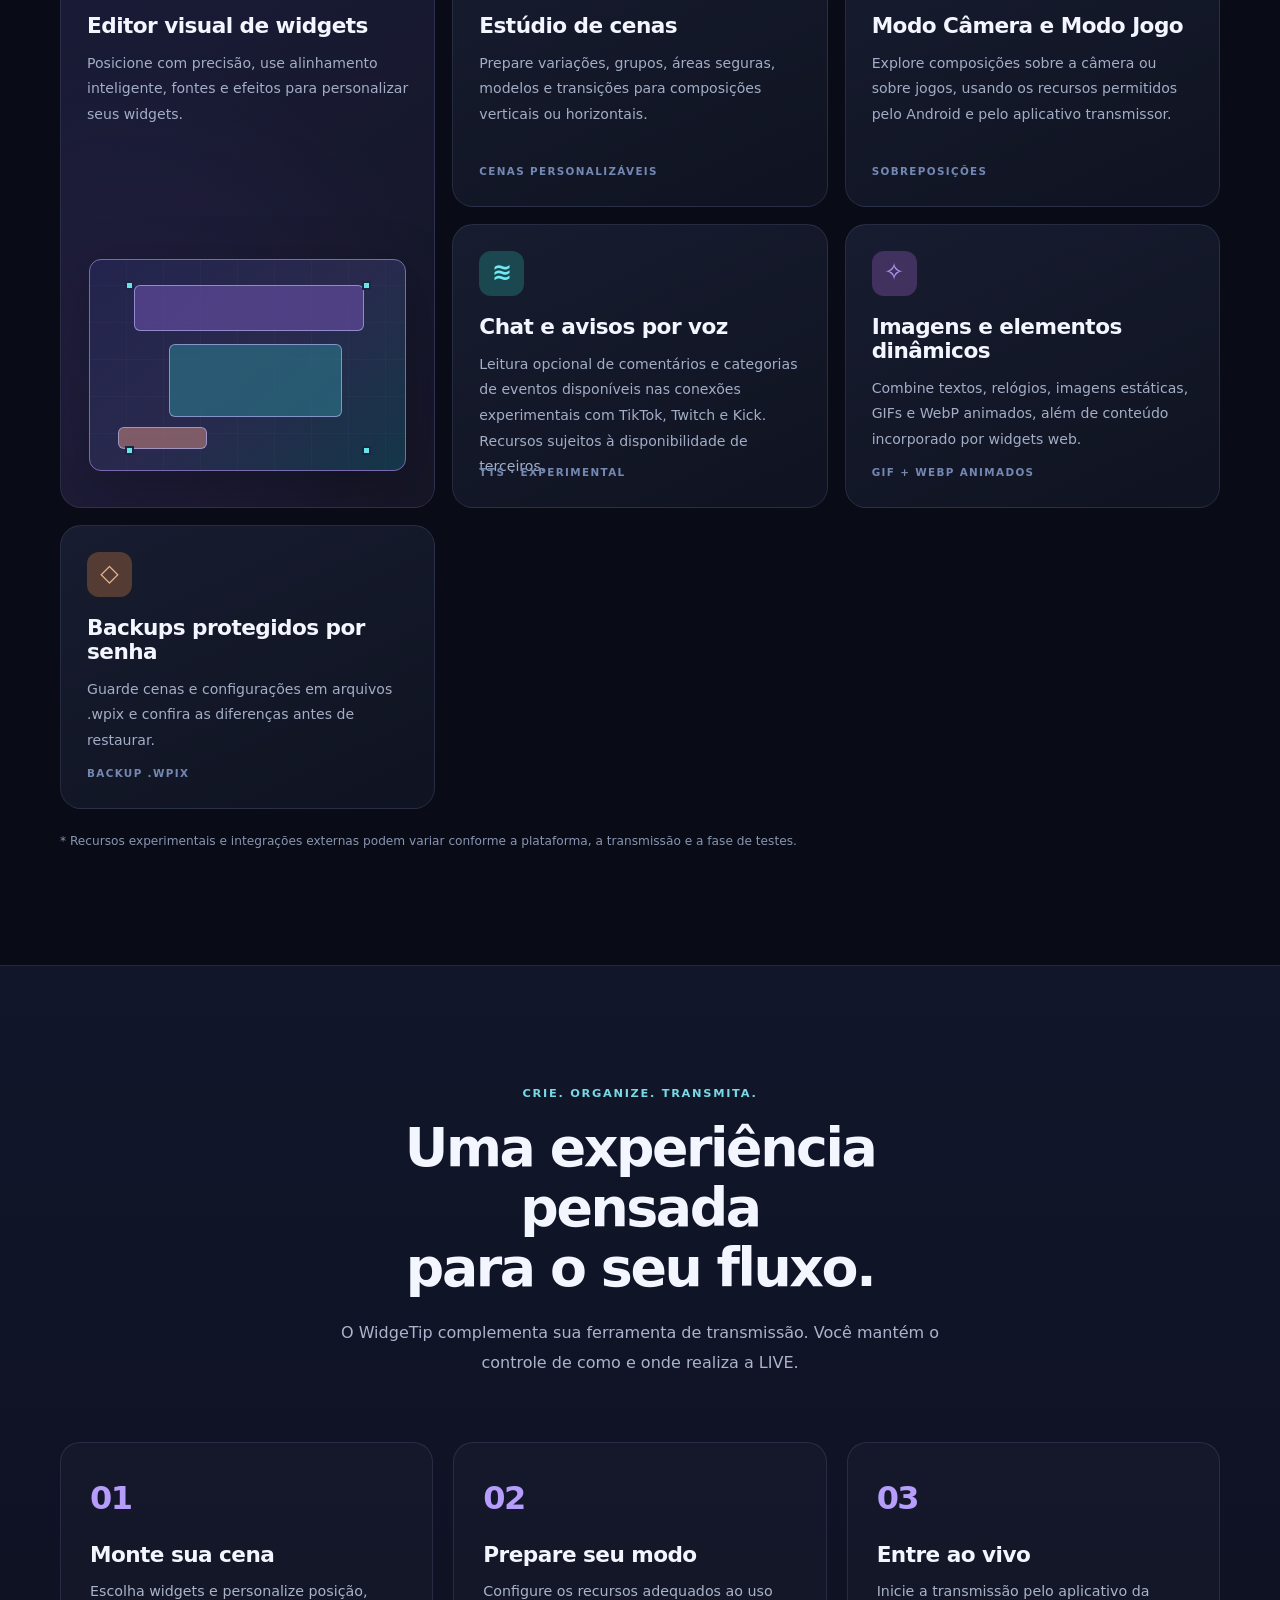
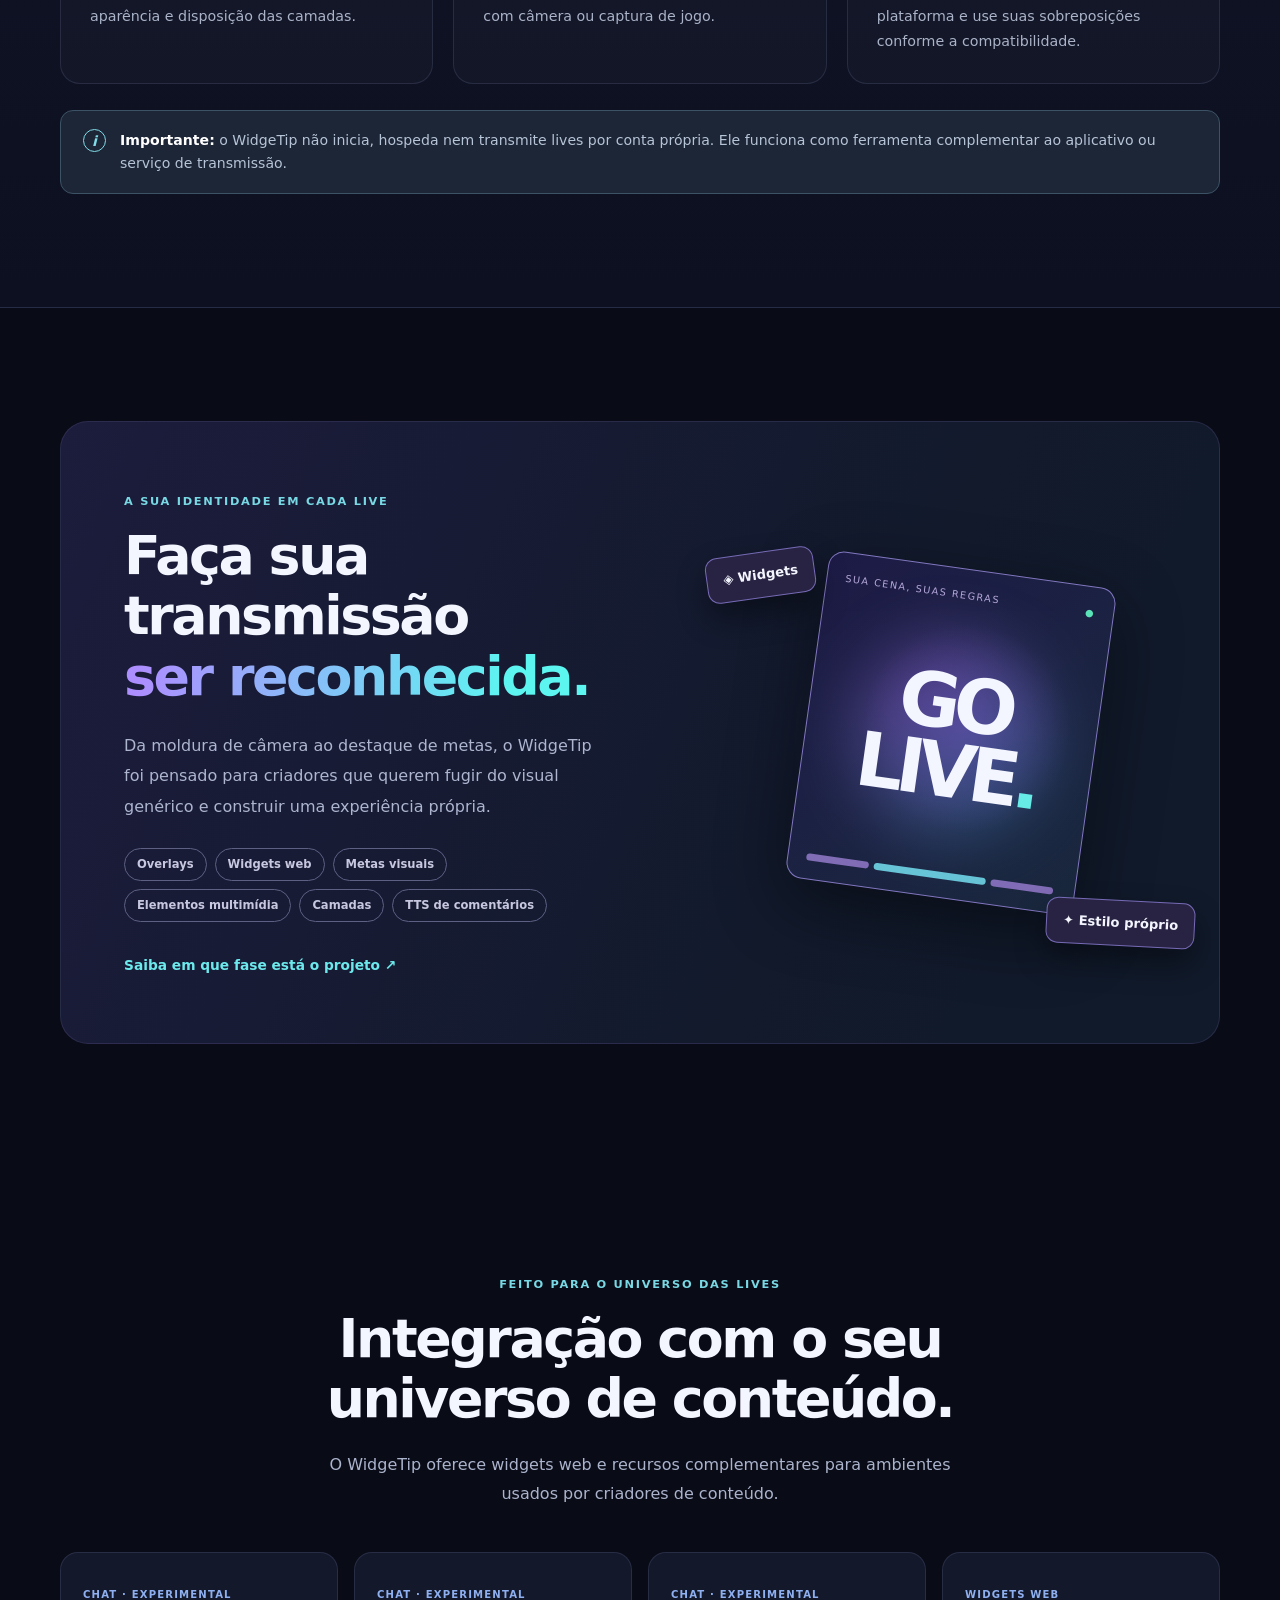
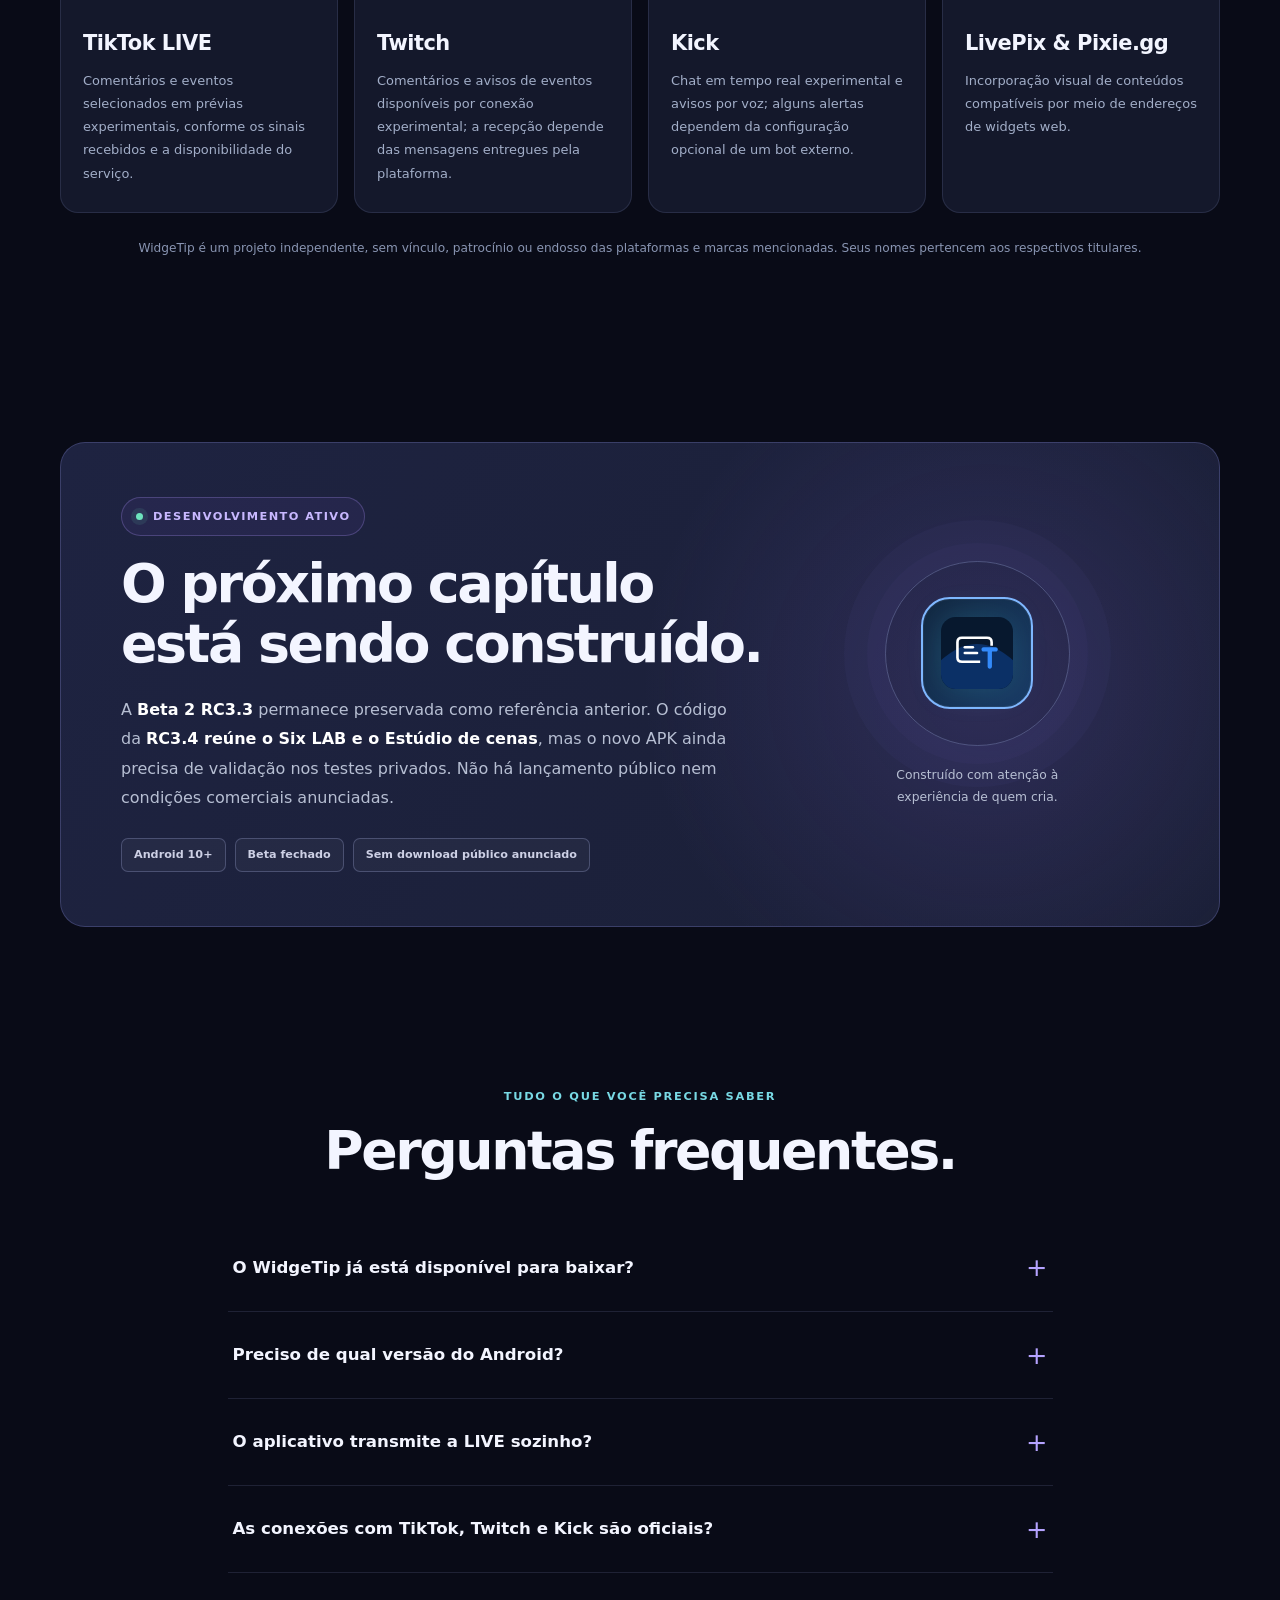
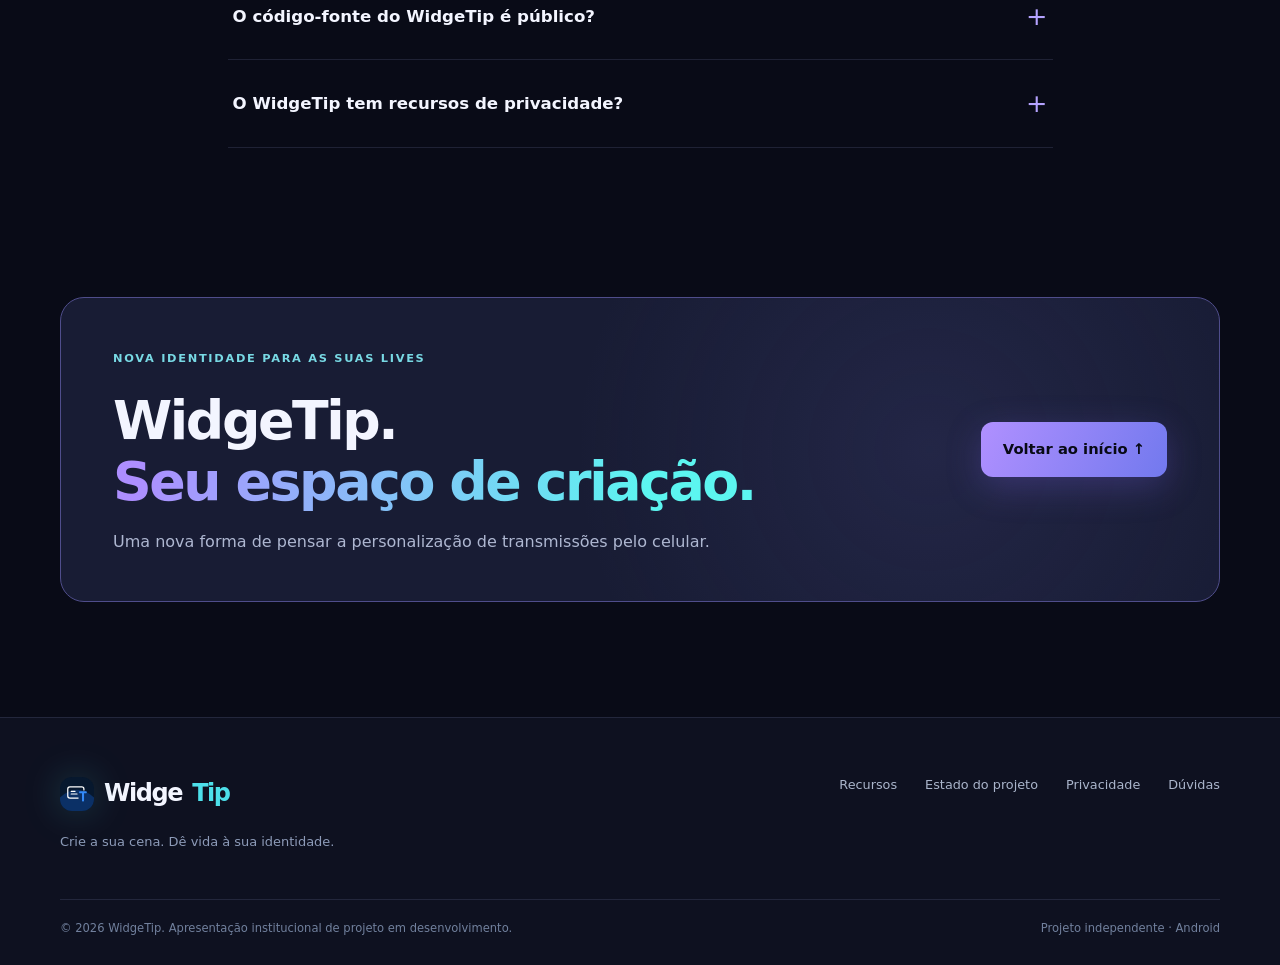
==== commit a2284f81: "docs(site rc3.4): public beta status, Scene Studio, local tools and privacy limitations" ====
--- a/index.html
+++ b/index.html
@@ -48,19 +48,19 @@
     <section class="section shell" id="recursos" aria-labelledby="features-heading">
       <div class="section-lead"><span class="kicker">O SEU SETUP, DO SEU JEITO</span><h2 id="features-heading">Mais criatividade.<br><span class="muted-heading">Menos limitações visuais.</span></h2><p>Organize elementos na tela, personalize a identidade da sua transmissão e destaque o que importa para a sua comunidade.</p></div>
       <div class="feature-grid">
-        <article class="feature-card feature-primary"><div class="feature-icon purple-glow">▧</div><h3>Editor visual de widgets</h3><p>Adicione, reposicione, redimensione e organize elementos em camadas para dar personalidade às suas cenas.</p><div class="feature-card-art mini-canvas" aria-hidden="true"><span class="block a"></span><span class="block b"></span><span class="block c"></span><span class="corner tl"></span><span class="corner tr"></span><span class="corner bl"></span><span class="corner br"></span></div></article>
-        <article class="feature-card"><div class="feature-icon cyan-glow">◫</div><h3>Cenas na vertical ou horizontal</h3><p>Prepare layouts adequados à orientação da transmissão e controle a disposição dos elementos visuais.</p><div class="feature-tag">CENAS PERSONALIZÁVEIS</div></article>
+        <article class="feature-card feature-primary"><div class="feature-icon purple-glow">▧</div><h3>Editor visual de widgets</h3><p>Posicione com precisão, use alinhamento inteligente, fontes e efeitos para personalizar seus widgets.</p><div class="feature-card-art mini-canvas" aria-hidden="true"><span class="block a"></span><span class="block b"></span><span class="block c"></span><span class="corner tl"></span><span class="corner tr"></span><span class="corner bl"></span><span class="corner br"></span></div></article>
+        <article class="feature-card"><div class="feature-icon cyan-glow">◫</div><h3>Estúdio de cenas</h3><p>Prepare variações, grupos, áreas seguras, modelos e transições para composições verticais ou horizontais.</p><div class="feature-tag">CENAS PERSONALIZÁVEIS</div></article>
         <article class="feature-card"><div class="feature-icon orange-glow">◉</div><h3>Modo Câmera e Modo Jogo</h3><p>Explore composições sobre a câmera ou sobre jogos, usando os recursos permitidos pelo Android e pelo aplicativo transmissor.</p><div class="feature-tag">SOBREPOSIÇÕES</div></article>
         <article class="feature-card"><div class="feature-icon cyan-glow">≋</div><h3>Chat e avisos por voz</h3><p>Leitura opcional de comentários e categorias de eventos disponíveis nas conexões experimentais com TikTok, Twitch e Kick. Recursos sujeitos à disponibilidade de terceiros.</p><div class="feature-tag">TTS · EXPERIMENTAL</div></article>
         <article class="feature-card"><div class="feature-icon purple-glow">✧</div><h3>Imagens e elementos dinâmicos</h3><p>Combine textos, relógios, imagens estáticas, GIFs e WebP animados, além de conteúdo incorporado por widgets web.</p><div class="feature-tag">GIF + WEBP ANIMADOS</div></article>
-        <article class="feature-card"><div class="feature-icon orange-glow">◇</div><h3>Backups protegidos por senha</h3><p>Exporte e importe configurações e cenas em arquivos próprios do aplicativo, com proteção por senha.</p><div class="feature-tag">BACKUP .WPIX</div></article>
+        <article class="feature-card"><div class="feature-icon orange-glow">◇</div><h3>Backups protegidos por senha</h3><p>Guarde cenas e configurações em arquivos .wpix e confira as diferenças antes de restaurar.</p><div class="feature-tag">BACKUP .WPIX</div></article>
       </div>
       <p class="feature-footnote">* Recursos experimentais e integrações externas podem variar conforme a plataforma, a transmissão e a fase de testes.</p>
     </section>
     <section class="section workflow-section" id="como-funciona"><div class="shell"><div class="section-lead center"><span class="kicker">CRIE. ORGANIZE. TRANSMITA.</span><h2>Uma experiência pensada<br>para o seu fluxo.</h2><p>O WidgeTip complementa sua ferramenta de transmissão. Você mantém o controle de como e onde realiza a LIVE.</p></div><div class="steps-grid"><div class="step"><span class="step-num">01</span><h3>Monte sua cena</h3><p>Escolha widgets e personalize posição, aparência e disposição das camadas.</p></div><div class="step"><span class="step-num">02</span><h3>Prepare seu modo</h3><p>Configure os recursos adequados ao uso com câmera ou captura de jogo.</p></div><div class="step"><span class="step-num">03</span><h3>Entre ao vivo</h3><p>Inicie a transmissão pelo aplicativo da plataforma e use suas sobreposições conforme a compatibilidade.</p></div></div><div class="important-note"><span class="info-sign">i</span><span><strong>Importante:</strong> o WidgeTip não inicia, hospeda nem transmite lives por conta própria. Ele funciona como ferramenta complementar ao aplicativo ou serviço de transmissão.</span></div></div></section>
     <section class="section shell" id="experiencia"><div class="experience-panel"><div class="experience-copy"><span class="kicker">A SUA IDENTIDADE EM CADA LIVE</span><h2>Faça sua transmissão<br><span class="gradient-text">ser reconhecida.</span></h2><p>Da moldura de câmera ao destaque de metas, o WidgeTip foi pensado para criadores que querem fugir do visual genérico e construir uma experiência própria.</p><div class="pill-list"><span>Overlays</span><span>Widgets web</span><span>Metas visuais</span><span>Elementos multimídia</span><span>Camadas</span><span>TTS de comentários</span></div><a class="text-link" href="#status">Saiba em que fase está o projeto <span aria-hidden="true">↗</span></a></div><div class="experience-art" aria-hidden="true"><div class="experience-screen"><span class="exp-top">SUA CENA, SUAS REGRAS <span>●</span></span><div class="exp-center"><span class="exp-orb"></span><strong>GO<br>LIVE<span>.</span></strong></div><span class="exp-bottom"><i></i><i></i><i></i></span></div><span class="exp-tag exp-tag-one">◈ Widgets</span><span class="exp-tag exp-tag-two">✦ Estilo próprio</span></div></div></section>
     <section class="section shell" id="plataformas"><div class="section-lead center"><span class="kicker">FEITO PARA O UNIVERSO DAS LIVES</span><h2>Integração com o seu<br>universo de conteúdo.</h2><p>O WidgeTip oferece widgets web e recursos complementares para ambientes usados por criadores de conteúdo.</p></div><div class="platform-grid"><div class="platform-card"><span class="platform-label">CHAT · EXPERIMENTAL</span><h3>TikTok LIVE</h3><p>Comentários e eventos selecionados em prévias experimentais, conforme os sinais recebidos e a disponibilidade do serviço.</p></div><div class="platform-card"><span class="platform-label">CHAT · EXPERIMENTAL</span><h3>Twitch</h3><p>Comentários e avisos de eventos disponíveis por conexão experimental; a recepção depende das mensagens entregues pela plataforma.</p></div><div class="platform-card"><span class="platform-label">CHAT · EXPERIMENTAL</span><h3>Kick</h3><p>Chat em tempo real experimental e avisos por voz; alguns alertas dependem da configuração opcional de um bot externo.</p></div><div class="platform-card"><span class="platform-label">WIDGETS WEB</span><h3>LivePix & Pixie.gg</h3><p>Incorporação visual de conteúdos compatíveis por meio de endereços de widgets web.</p></div></div><p class="platform-disclaimer">WidgeTip é um projeto independente, sem vínculo, patrocínio ou endosso das plataformas e marcas mencionadas. Seus nomes pertencem aos respectivos titulares.</p></section>
-    <section class="section status-section" id="status"><div class="shell"><div class="status-box"><div><span class="eyebrow status-eyebrow"><span class="pulse"></span> DESENVOLVIMENTO ATIVO</span><h2>O próximo capítulo<br>está sendo construído.</h2><p>A <strong>Beta 2 RC3.2</strong> permanece como referência estável de desenvolvimento. A <strong>RC3.3 está em integração e testes privados</strong>, com melhorias de eventos, chat e Ajuda aprovadas em laboratórios. Ainda não há lançamento público nem condições comerciais anunciadas.</p><div class="status-points"><span>Android 10+</span><span>Beta fechado</span><span>Sem download público anunciado</span></div></div><div class="status-side"><div class="status-orbit"><span class="status-logo"><img src="assets/app-icon.svg" alt="Ícone do WidgeTip" width="72" height="72"></span></div><p>Construído com atenção à experiência de quem cria.</p></div></div></div></section>
+    <section class="section status-section" id="status"><div class="shell"><div class="status-box"><div><span class="eyebrow status-eyebrow"><span class="pulse"></span> DESENVOLVIMENTO ATIVO</span><h2>O próximo capítulo<br>está sendo construído.</h2><p>A <strong>Beta 2 RC3.3</strong> permanece preservada como referência anterior. O código da <strong>RC3.4 reúne o Six LAB e o Estúdio de cenas</strong>, mas o novo APK ainda precisa de validação nos testes privados. Não há lançamento público nem condições comerciais anunciadas.</p><div class="status-points"><span>Android 10+</span><span>Beta fechado</span><span>Sem download público anunciado</span></div></div><div class="status-side"><div class="status-orbit"><span class="status-logo"><img src="assets/app-icon.svg" alt="Ícone do WidgeTip" width="72" height="72"></span></div><p>Construído com atenção à experiência de quem cria.</p></div></div></div></section>
     <section class="section shell faq-section" id="faq"><div class="section-lead center"><span class="kicker">TUDO O QUE VOCÊ PRECISA SABER</span><h2>Perguntas frequentes.</h2></div><div class="faq-list"><details><summary>O WidgeTip já está disponível para baixar?<span class="faq-plus" aria-hidden="true">+</span></summary><p>Ainda não há uma versão pública anunciada para download. O projeto está em fase de desenvolvimento e testes beta controlados.</p></details><details><summary>Preciso de qual versão do Android?<span class="faq-plus" aria-hidden="true">+</span></summary><p>O requisito mínimo atualmente previsto é Android 10 (API 29). Requisitos e compatibilidade podem ser revisados antes do lançamento.</p></details><details><summary>O aplicativo transmite a LIVE sozinho?<span class="faq-plus" aria-hidden="true">+</span></summary><p>Não. O WidgeTip é uma ferramenta de personalização e apoio à transmissão. Você continua usando o aplicativo ou serviço de sua plataforma para entrar ao vivo.</p></details><details><summary>As conexões com TikTok, Twitch e Kick são oficiais?<span class="faq-plus" aria-hidden="true">+</span></summary><p>Não. Os recursos de leitura de chat dessas plataformas são experimentais e não constituem integração oficial. Podem apresentar limitações, instabilidade ou interrupções por alterações externas.</p></details><details><summary>O código-fonte do WidgeTip é público?<span class="faq-plus" aria-hidden="true">+</span></summary><p>Não. O aplicativo é desenvolvido em repositórios privados. Esta página pública apresenta o produto, sem distribuir o código-fonte da aplicação Android.</p></details><details><summary>O WidgeTip tem recursos de privacidade?<span class="faq-plus" aria-hidden="true">+</span></summary><p>O aplicativo inclui controles locais de dados, permissões e backups protegidos por senha. A documentação jurídica e a política de privacidade definitiva estão em preparação para uma eventual distribuição pública. <a href="privacidade.html">Leia as informações preliminares de privacidade</a>.</p></details></div></section>
     <section class="footer-cta shell"><div><span class="kicker">NOVA IDENTIDADE PARA AS SUAS LIVES</span><h2>WidgeTip.<br><span class="gradient-text">Seu espaço de criação.</span></h2><p>Uma nova forma de pensar a personalização de transmissões pelo celular.</p></div><a class="button button-primary" href="#inicio">Voltar ao início ↑</a></section>
   </main>
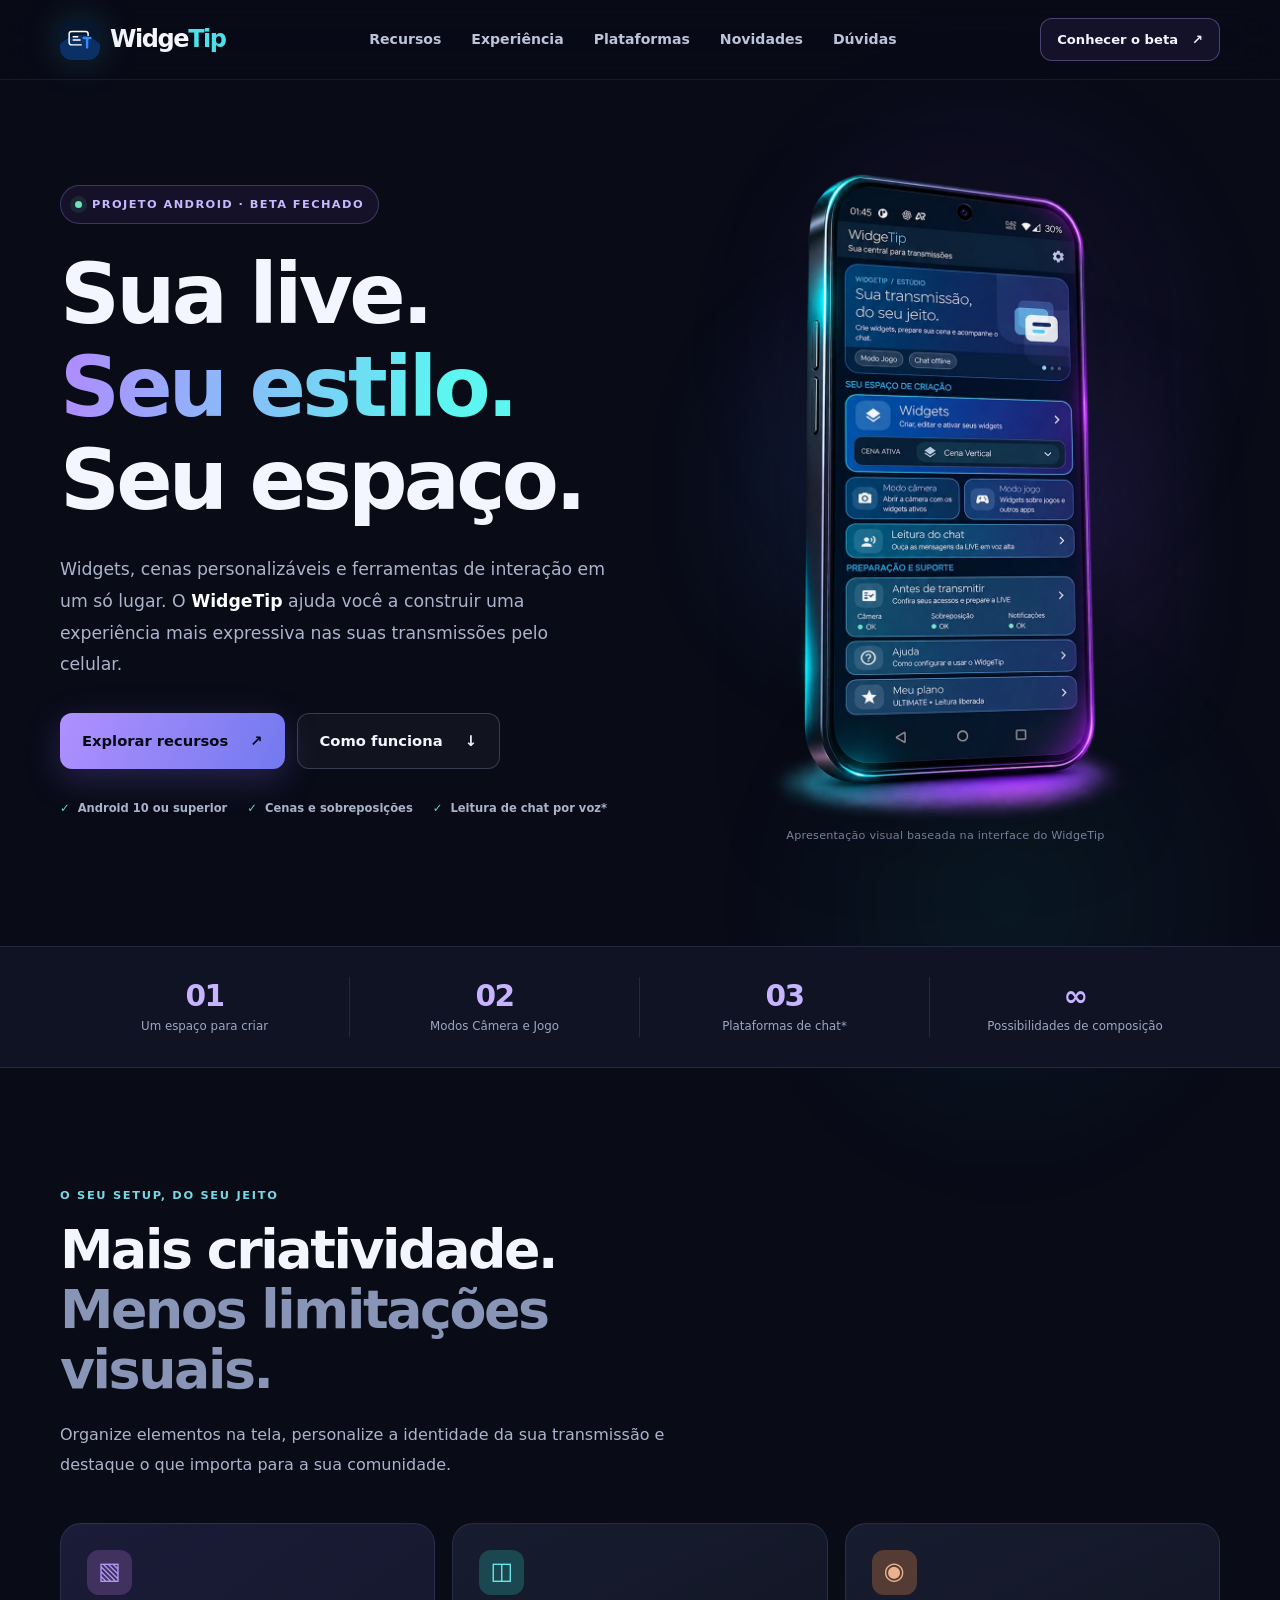
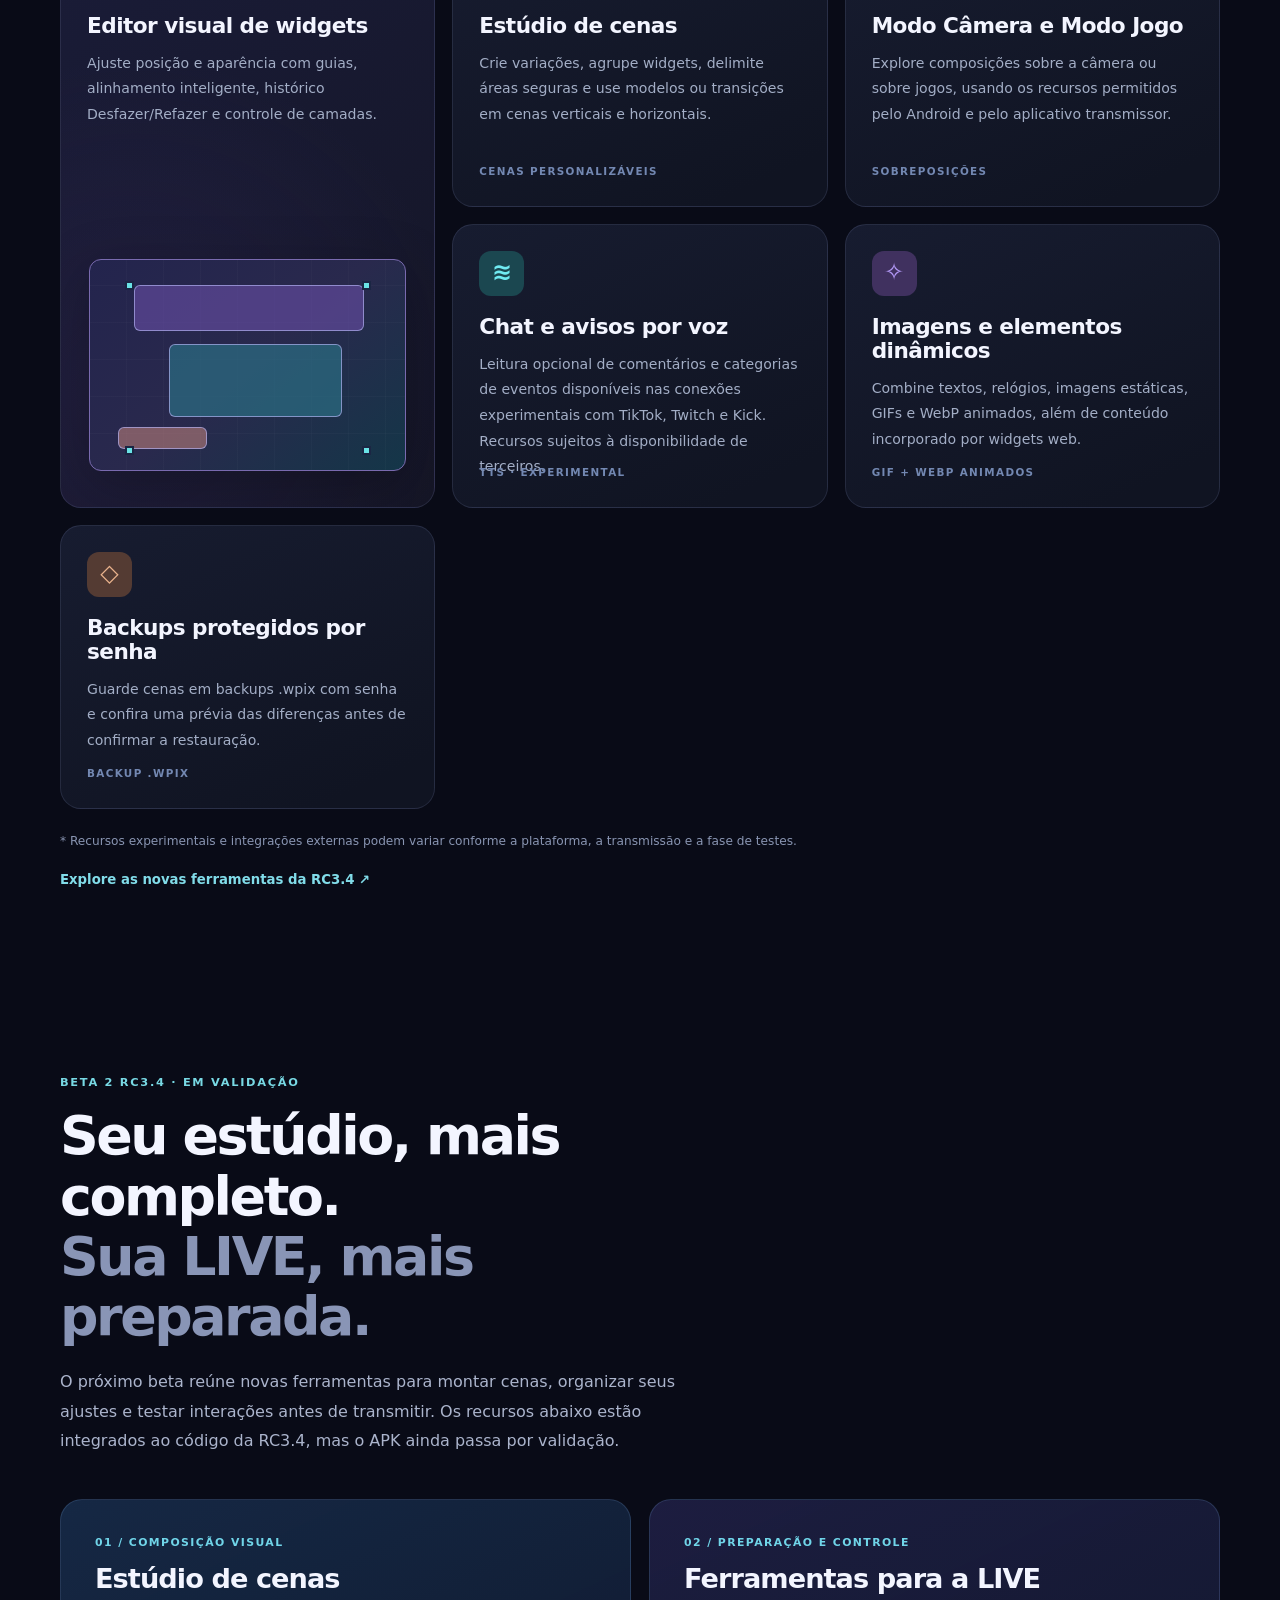
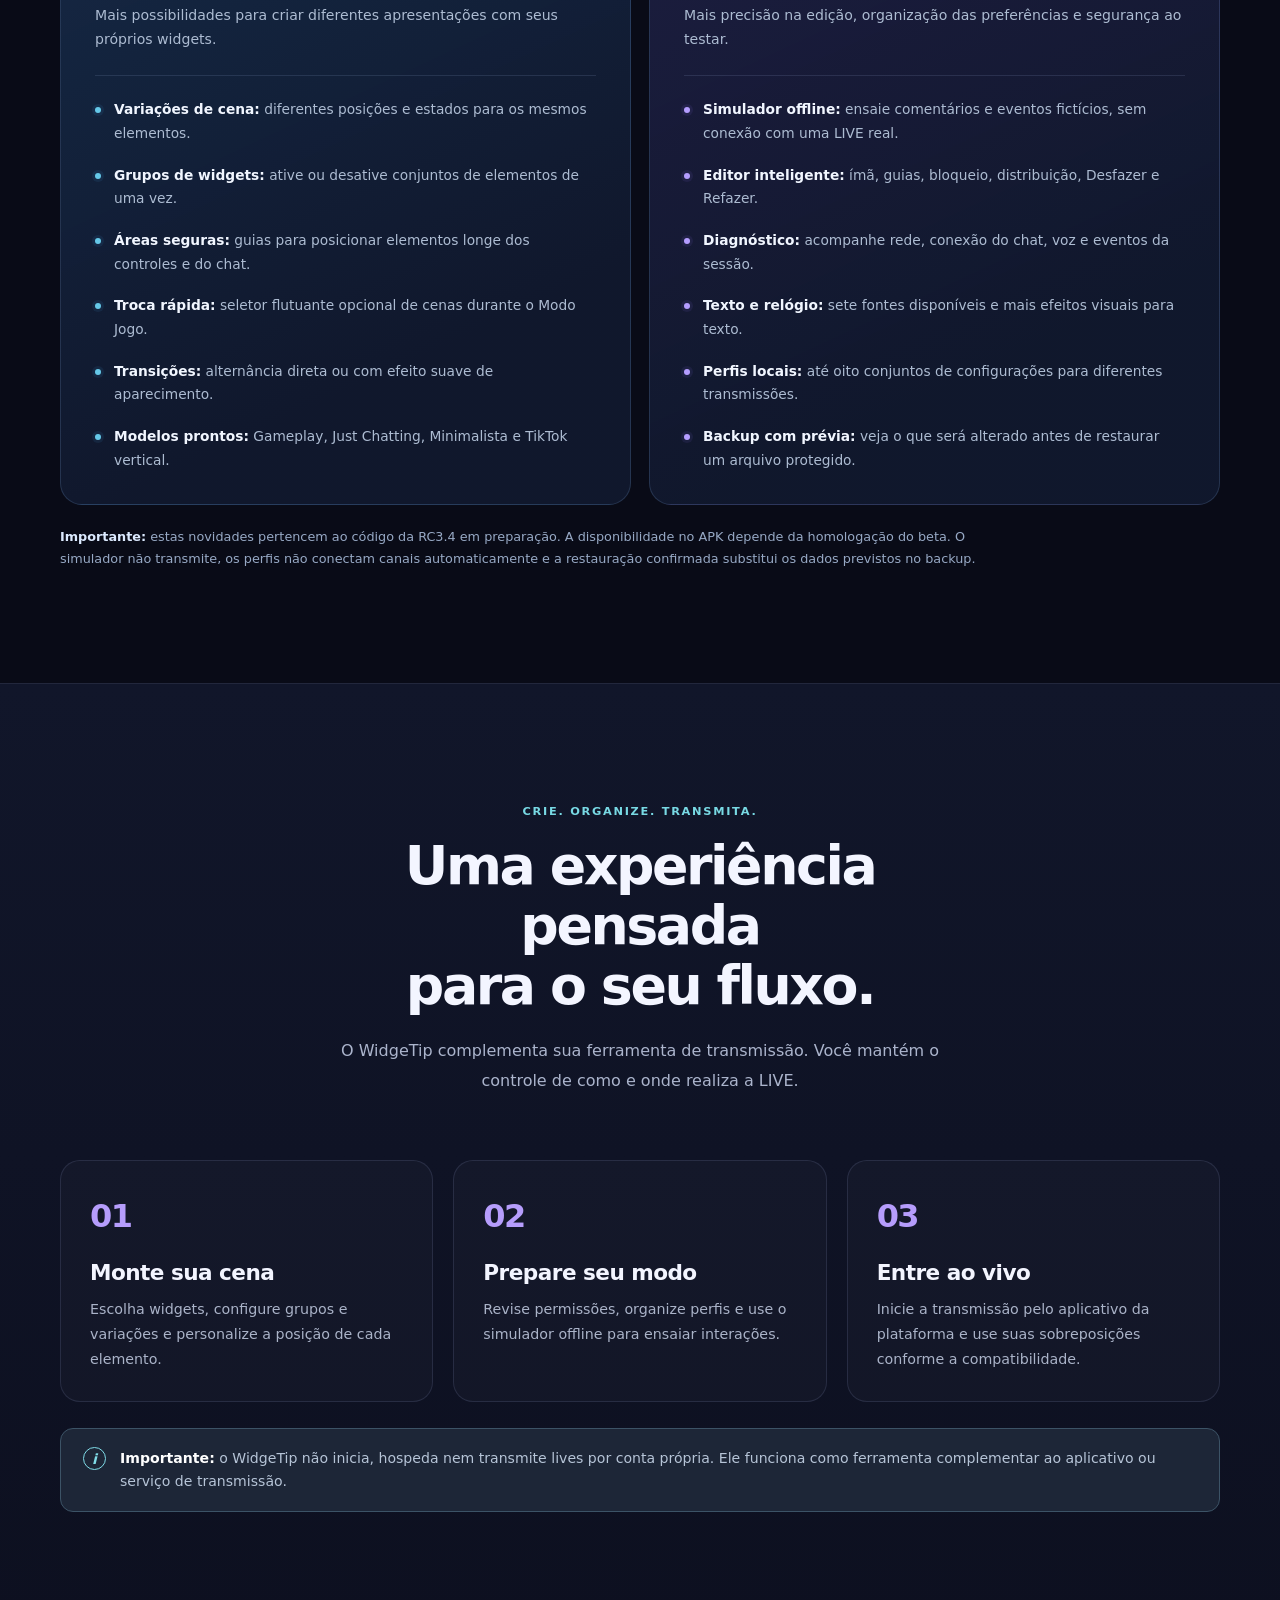
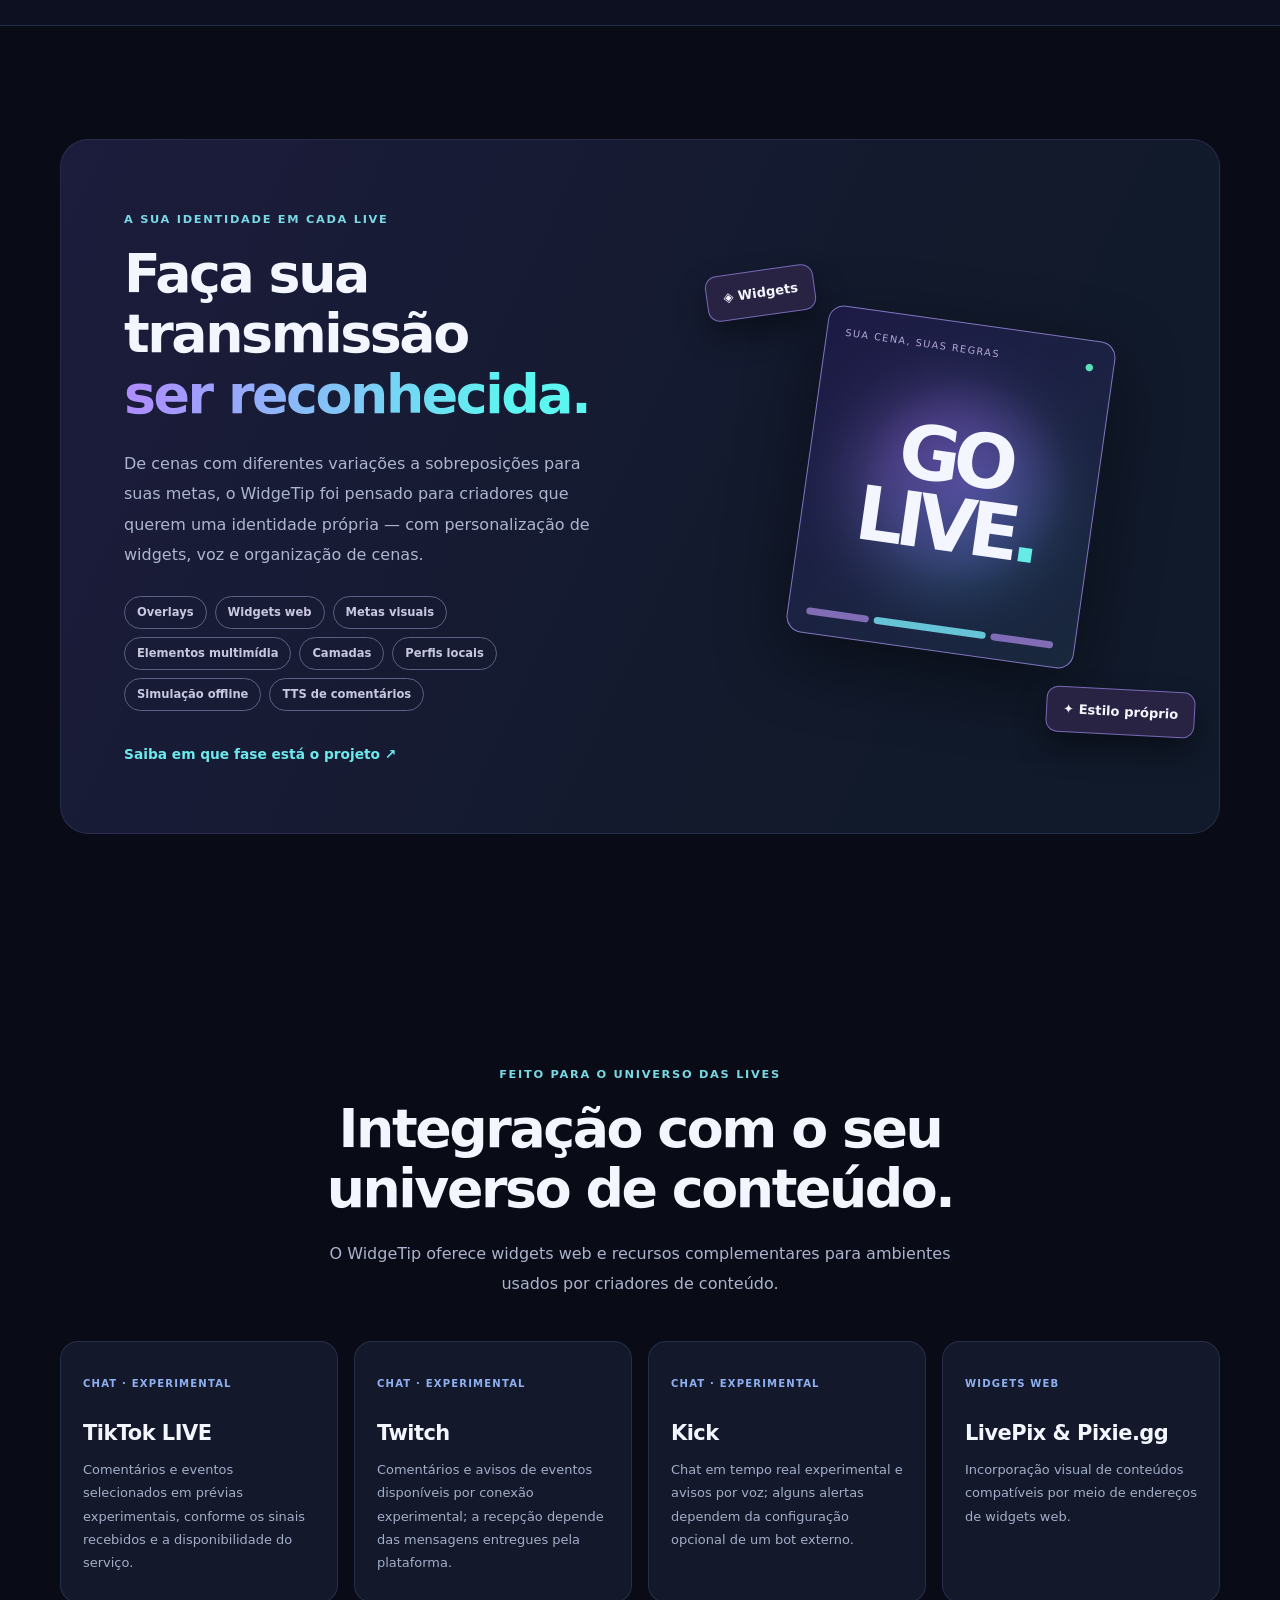
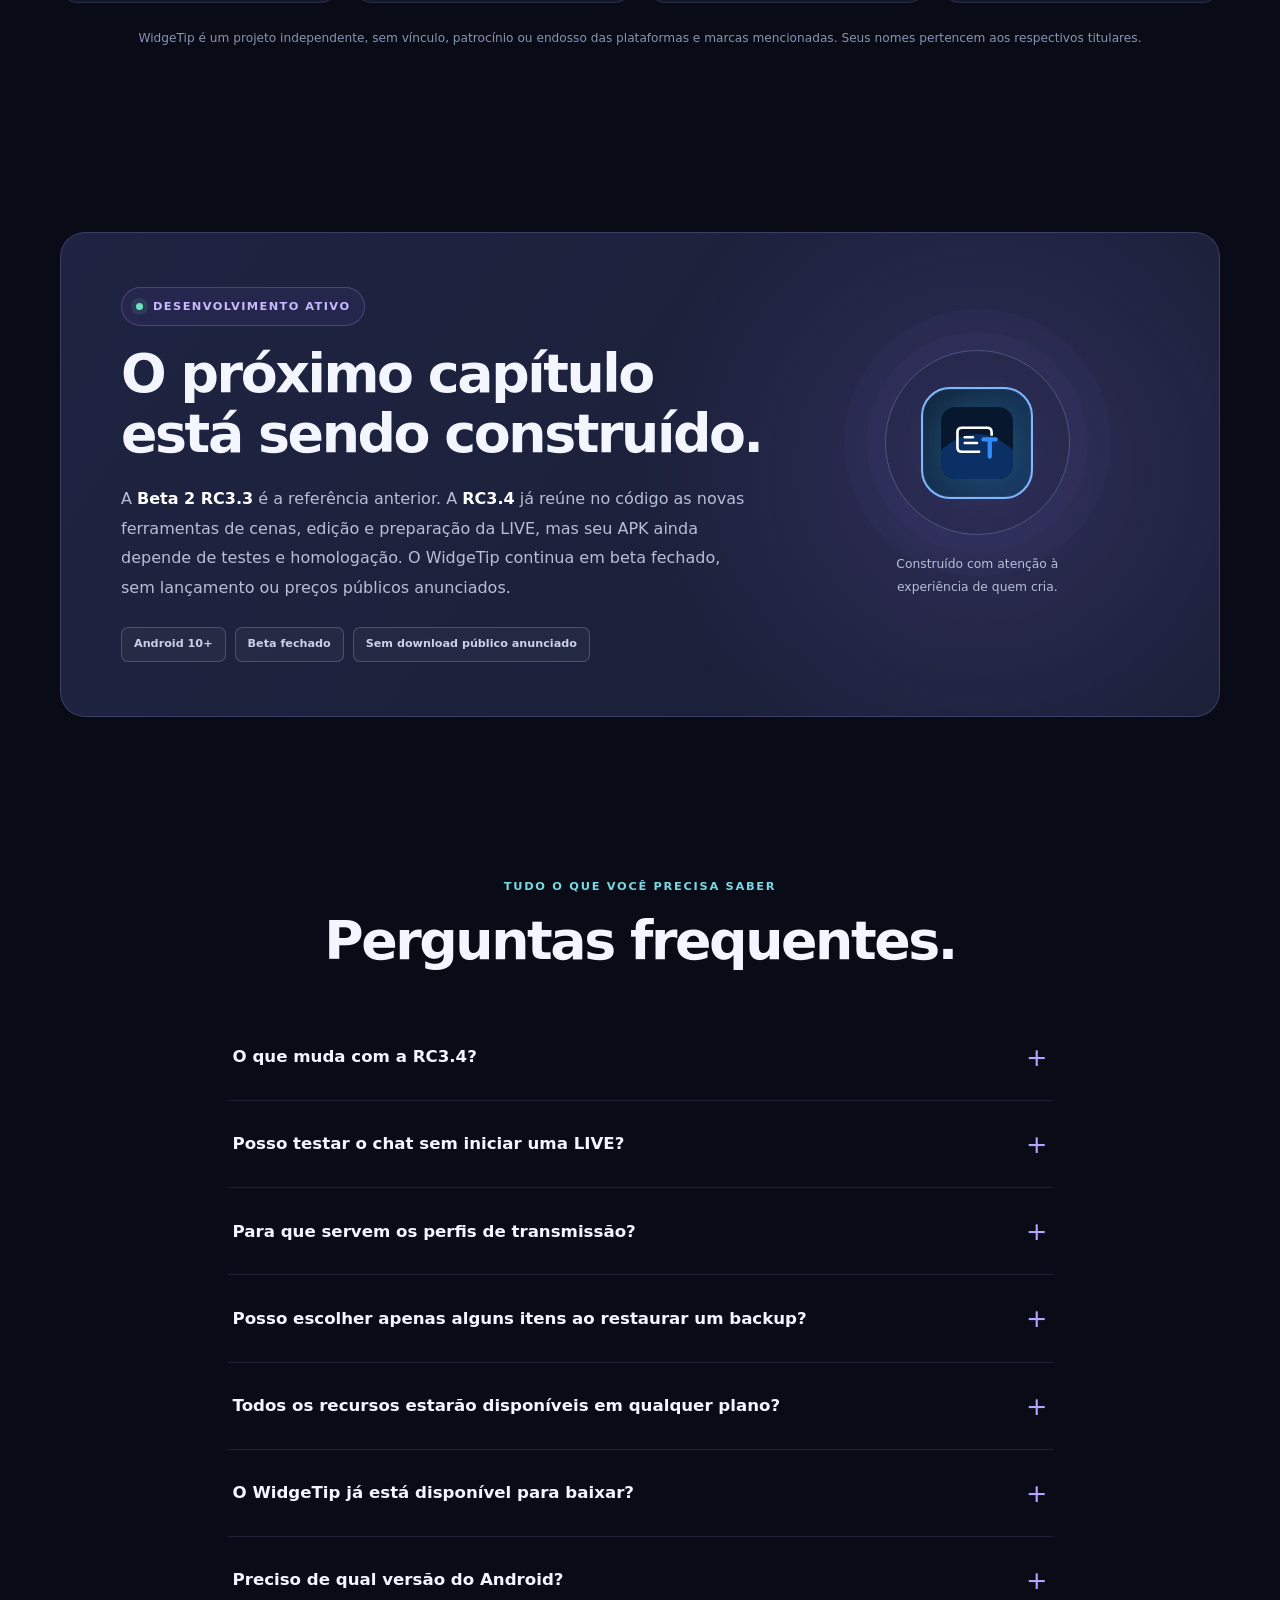
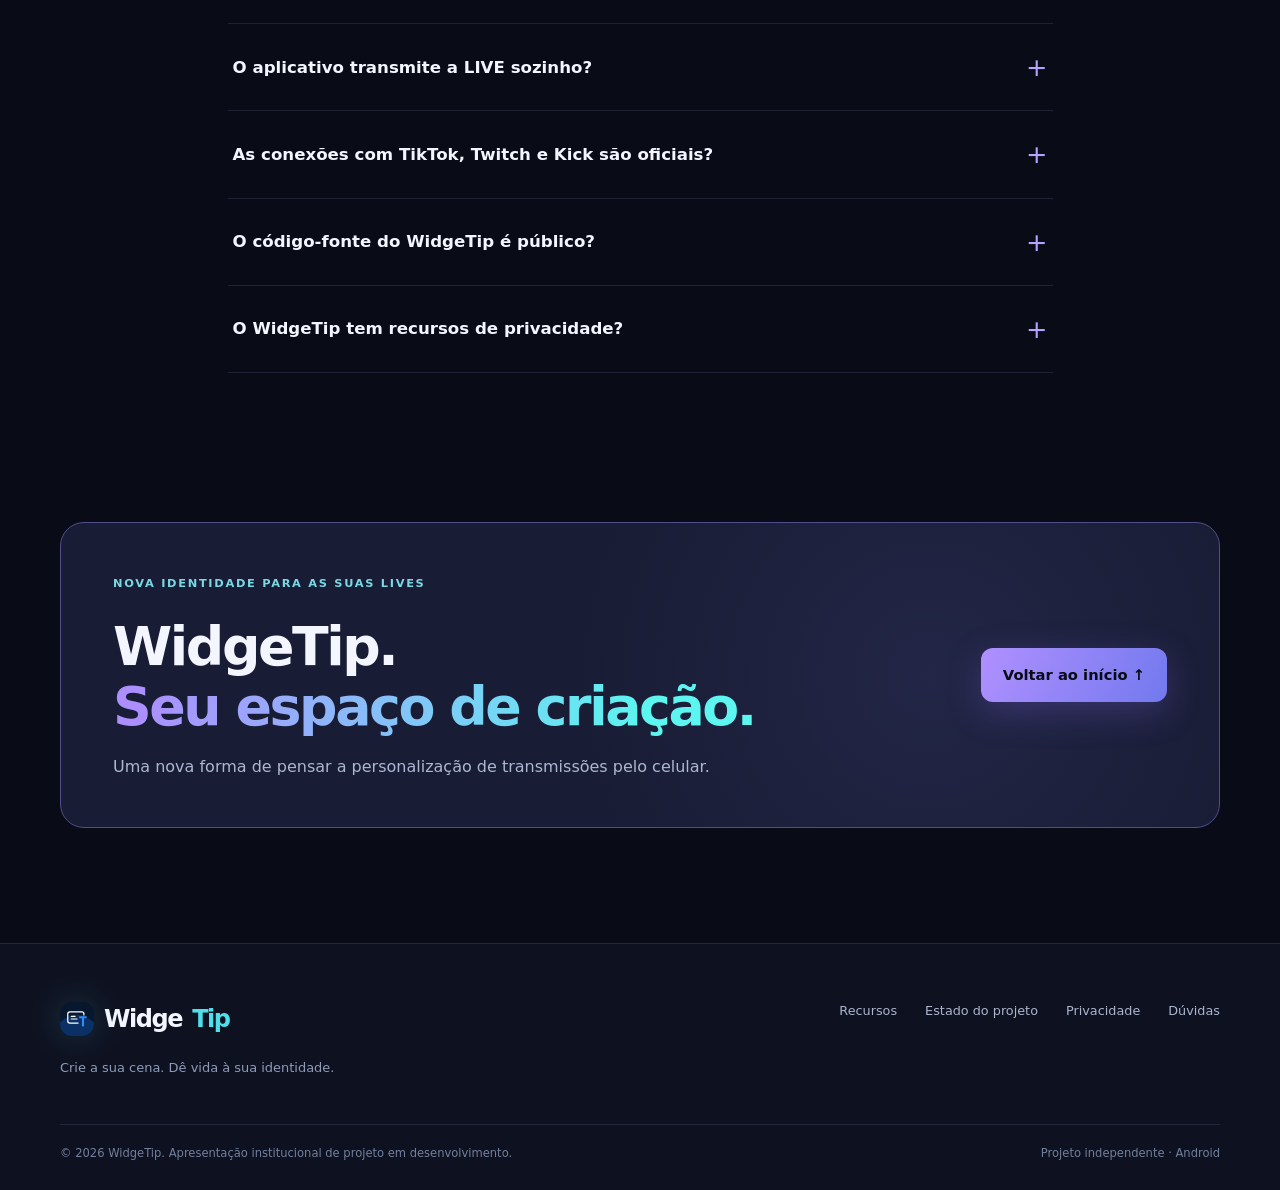
==== commit acec26d4: "docs(site): apresentar recursos RC3.4 e esclarecer estado do beta" ====
--- a/index.html
+++ b/index.html
@@ -22,7 +22,7 @@
     <div class="shell nav-bar">
       <a class="brand" href="#inicio" aria-label="WidgeTip, início"><img src="assets/app-icon.svg" alt="Ícone do WidgeTip" width="40" height="40"><span>Widge<span class="brand-accent">Tip</span></span></a>
       <nav aria-label="Navegação principal" class="nav-links">
-        <a href="#recursos">Recursos</a><a href="#experiencia">Experiência</a><a href="#plataformas">Plataformas</a><a href="#faq">Dúvidas</a>
+        <a href="#recursos">Recursos</a><a href="#experiencia">Experiência</a><a href="#plataformas">Plataformas</a><a href="#novidades">Novidades</a><a href="#faq">Dúvidas</a>
       </nav>
       <a class="nav-cta" href="#status">Conhecer o beta <span aria-hidden="true">↗</span></a>
     </div>
@@ -48,20 +48,53 @@
     <section class="section shell" id="recursos" aria-labelledby="features-heading">
       <div class="section-lead"><span class="kicker">O SEU SETUP, DO SEU JEITO</span><h2 id="features-heading">Mais criatividade.<br><span class="muted-heading">Menos limitações visuais.</span></h2><p>Organize elementos na tela, personalize a identidade da sua transmissão e destaque o que importa para a sua comunidade.</p></div>
       <div class="feature-grid">
-        <article class="feature-card feature-primary"><div class="feature-icon purple-glow">▧</div><h3>Editor visual de widgets</h3><p>Posicione com precisão, use alinhamento inteligente, fontes e efeitos para personalizar seus widgets.</p><div class="feature-card-art mini-canvas" aria-hidden="true"><span class="block a"></span><span class="block b"></span><span class="block c"></span><span class="corner tl"></span><span class="corner tr"></span><span class="corner bl"></span><span class="corner br"></span></div></article>
-        <article class="feature-card"><div class="feature-icon cyan-glow">◫</div><h3>Estúdio de cenas</h3><p>Prepare variações, grupos, áreas seguras, modelos e transições para composições verticais ou horizontais.</p><div class="feature-tag">CENAS PERSONALIZÁVEIS</div></article>
+        <article class="feature-card feature-primary"><div class="feature-icon purple-glow">▧</div><h3>Editor visual de widgets</h3><p>Ajuste posição e aparência com guias, alinhamento inteligente, histórico Desfazer/Refazer e controle de camadas.</p><div class="feature-card-art mini-canvas" aria-hidden="true"><span class="block a"></span><span class="block b"></span><span class="block c"></span><span class="corner tl"></span><span class="corner tr"></span><span class="corner bl"></span><span class="corner br"></span></div></article>
+        <article class="feature-card"><div class="feature-icon cyan-glow">◫</div><h3>Estúdio de cenas</h3><p>Crie variações, agrupe widgets, delimite áreas seguras e use modelos ou transições em cenas verticais e horizontais.</p><div class="feature-tag">CENAS PERSONALIZÁVEIS</div></article>
         <article class="feature-card"><div class="feature-icon orange-glow">◉</div><h3>Modo Câmera e Modo Jogo</h3><p>Explore composições sobre a câmera ou sobre jogos, usando os recursos permitidos pelo Android e pelo aplicativo transmissor.</p><div class="feature-tag">SOBREPOSIÇÕES</div></article>
         <article class="feature-card"><div class="feature-icon cyan-glow">≋</div><h3>Chat e avisos por voz</h3><p>Leitura opcional de comentários e categorias de eventos disponíveis nas conexões experimentais com TikTok, Twitch e Kick. Recursos sujeitos à disponibilidade de terceiros.</p><div class="feature-tag">TTS · EXPERIMENTAL</div></article>
         <article class="feature-card"><div class="feature-icon purple-glow">✧</div><h3>Imagens e elementos dinâmicos</h3><p>Combine textos, relógios, imagens estáticas, GIFs e WebP animados, além de conteúdo incorporado por widgets web.</p><div class="feature-tag">GIF + WEBP ANIMADOS</div></article>
-        <article class="feature-card"><div class="feature-icon orange-glow">◇</div><h3>Backups protegidos por senha</h3><p>Guarde cenas e configurações em arquivos .wpix e confira as diferenças antes de restaurar.</p><div class="feature-tag">BACKUP .WPIX</div></article>
+        <article class="feature-card"><div class="feature-icon orange-glow">◇</div><h3>Backups protegidos por senha</h3><p>Guarde cenas em backups .wpix com senha e confira uma prévia das diferenças antes de confirmar a restauração.</p><div class="feature-tag">BACKUP .WPIX</div></article>
       </div>
       <p class="feature-footnote">* Recursos experimentais e integrações externas podem variar conforme a plataforma, a transmissão e a fase de testes.</p>
+      <p class="discover-more"><a href="#novidades">Explore as novas ferramentas da RC3.4 <span aria-hidden="true">↗</span></a></p>
     </section>
-    <section class="section workflow-section" id="como-funciona"><div class="shell"><div class="section-lead center"><span class="kicker">CRIE. ORGANIZE. TRANSMITA.</span><h2>Uma experiência pensada<br>para o seu fluxo.</h2><p>O WidgeTip complementa sua ferramenta de transmissão. Você mantém o controle de como e onde realiza a LIVE.</p></div><div class="steps-grid"><div class="step"><span class="step-num">01</span><h3>Monte sua cena</h3><p>Escolha widgets e personalize posição, aparência e disposição das camadas.</p></div><div class="step"><span class="step-num">02</span><h3>Prepare seu modo</h3><p>Configure os recursos adequados ao uso com câmera ou captura de jogo.</p></div><div class="step"><span class="step-num">03</span><h3>Entre ao vivo</h3><p>Inicie a transmissão pelo aplicativo da plataforma e use suas sobreposições conforme a compatibilidade.</p></div></div><div class="important-note"><span class="info-sign">i</span><span><strong>Importante:</strong> o WidgeTip não inicia, hospeda nem transmite lives por conta própria. Ele funciona como ferramenta complementar ao aplicativo ou serviço de transmissão.</span></div></div></section>
-    <section class="section shell" id="experiencia"><div class="experience-panel"><div class="experience-copy"><span class="kicker">A SUA IDENTIDADE EM CADA LIVE</span><h2>Faça sua transmissão<br><span class="gradient-text">ser reconhecida.</span></h2><p>Da moldura de câmera ao destaque de metas, o WidgeTip foi pensado para criadores que querem fugir do visual genérico e construir uma experiência própria.</p><div class="pill-list"><span>Overlays</span><span>Widgets web</span><span>Metas visuais</span><span>Elementos multimídia</span><span>Camadas</span><span>TTS de comentários</span></div><a class="text-link" href="#status">Saiba em que fase está o projeto <span aria-hidden="true">↗</span></a></div><div class="experience-art" aria-hidden="true"><div class="experience-screen"><span class="exp-top">SUA CENA, SUAS REGRAS <span>●</span></span><div class="exp-center"><span class="exp-orb"></span><strong>GO<br>LIVE<span>.</span></strong></div><span class="exp-bottom"><i></i><i></i><i></i></span></div><span class="exp-tag exp-tag-one">◈ Widgets</span><span class="exp-tag exp-tag-two">✦ Estilo próprio</span></div></div></section>
+    <section class="section shell whatsnew-section" id="novidades" aria-labelledby="novidades-heading">
+      <div class="section-lead">
+        <span class="kicker">BETA 2 RC3.4 · EM VALIDAÇÃO</span>
+        <h2 id="novidades-heading">Seu estúdio, mais completo.<br><span class="muted-heading">Sua LIVE, mais preparada.</span></h2>
+        <p>O próximo beta reúne novas ferramentas para montar cenas, organizar seus ajustes e testar interações antes de transmitir. Os recursos abaixo estão integrados ao código da RC3.4, mas o APK ainda passa por validação.</p>
+      </div>
+      <div class="whatsnew-grid">
+        <article class="whatsnew-panel">
+          <div class="whatsnew-head"><span class="whatsnew-eyebrow">01 / COMPOSIÇÃO VISUAL</span><h3>Estúdio de cenas</h3><p>Mais possibilidades para criar diferentes apresentações com seus próprios widgets.</p></div>
+          <ul class="whatsnew-list">
+            <li><strong>Variações de cena:</strong> diferentes posições e estados para os mesmos elementos.</li>
+            <li><strong>Grupos de widgets:</strong> ative ou desative conjuntos de elementos de uma vez.</li>
+            <li><strong>Áreas seguras:</strong> guias para posicionar elementos longe dos controles e do chat.</li>
+            <li><strong>Troca rápida:</strong> seletor flutuante opcional de cenas durante o Modo Jogo.</li>
+            <li><strong>Transições:</strong> alternância direta ou com efeito suave de aparecimento.</li>
+            <li><strong>Modelos prontos:</strong> Gameplay, Just Chatting, Minimalista e TikTok vertical.</li>
+          </ul>
+        </article>
+        <article class="whatsnew-panel">
+          <div class="whatsnew-head"><span class="whatsnew-eyebrow">02 / PREPARAÇÃO E CONTROLE</span><h3>Ferramentas para a LIVE</h3><p>Mais precisão na edição, organização das preferências e segurança ao testar.</p></div>
+          <ul class="whatsnew-list">
+            <li><strong>Simulador offline:</strong> ensaie comentários e eventos fictícios, sem conexão com uma LIVE real.</li>
+            <li><strong>Editor inteligente:</strong> ímã, guias, bloqueio, distribuição, Desfazer e Refazer.</li>
+            <li><strong>Diagnóstico:</strong> acompanhe rede, conexão do chat, voz e eventos da sessão.</li>
+            <li><strong>Texto e relógio:</strong> sete fontes disponíveis e mais efeitos visuais para texto.</li>
+            <li><strong>Perfis locais:</strong> até oito conjuntos de configurações para diferentes transmissões.</li>
+            <li><strong>Backup com prévia:</strong> veja o que será alterado antes de restaurar um arquivo protegido.</li>
+          </ul>
+        </article>
+      </div>
+      <p class="whatsnew-disclaimer"><strong>Importante:</strong> estas novidades pertencem ao código da RC3.4 em preparação. A disponibilidade no APK depende da homologação do beta. O simulador não transmite, os perfis não conectam canais automaticamente e a restauração confirmada substitui os dados previstos no backup.</p>
+    </section>
+    <section class="section workflow-section" id="como-funciona"><div class="shell"><div class="section-lead center"><span class="kicker">CRIE. ORGANIZE. TRANSMITA.</span><h2>Uma experiência pensada<br>para o seu fluxo.</h2><p>O WidgeTip complementa sua ferramenta de transmissão. Você mantém o controle de como e onde realiza a LIVE.</p></div><div class="steps-grid"><div class="step"><span class="step-num">01</span><h3>Monte sua cena</h3><p>Escolha widgets, configure grupos e variações e personalize a posição de cada elemento.</p></div><div class="step"><span class="step-num">02</span><h3>Prepare seu modo</h3><p>Revise permissões, organize perfis e use o simulador offline para ensaiar interações.</p></div><div class="step"><span class="step-num">03</span><h3>Entre ao vivo</h3><p>Inicie a transmissão pelo aplicativo da plataforma e use suas sobreposições conforme a compatibilidade.</p></div></div><div class="important-note"><span class="info-sign">i</span><span><strong>Importante:</strong> o WidgeTip não inicia, hospeda nem transmite lives por conta própria. Ele funciona como ferramenta complementar ao aplicativo ou serviço de transmissão.</span></div></div></section>
+    <section class="section shell" id="experiencia"><div class="experience-panel"><div class="experience-copy"><span class="kicker">A SUA IDENTIDADE EM CADA LIVE</span><h2>Faça sua transmissão<br><span class="gradient-text">ser reconhecida.</span></h2><p>De cenas com diferentes variações a sobreposições para suas metas, o WidgeTip foi pensado para criadores que querem uma identidade própria — com personalização de widgets, voz e organização de cenas.</p><div class="pill-list"><span>Overlays</span><span>Widgets web</span><span>Metas visuais</span><span>Elementos multimídia</span><span>Camadas</span><span>Perfis locais</span><span>Simulação offline</span><span>TTS de comentários</span></div><a class="text-link" href="#status">Saiba em que fase está o projeto <span aria-hidden="true">↗</span></a></div><div class="experience-art" aria-hidden="true"><div class="experience-screen"><span class="exp-top">SUA CENA, SUAS REGRAS <span>●</span></span><div class="exp-center"><span class="exp-orb"></span><strong>GO<br>LIVE<span>.</span></strong></div><span class="exp-bottom"><i></i><i></i><i></i></span></div><span class="exp-tag exp-tag-one">◈ Widgets</span><span class="exp-tag exp-tag-two">✦ Estilo próprio</span></div></div></section>
     <section class="section shell" id="plataformas"><div class="section-lead center"><span class="kicker">FEITO PARA O UNIVERSO DAS LIVES</span><h2>Integração com o seu<br>universo de conteúdo.</h2><p>O WidgeTip oferece widgets web e recursos complementares para ambientes usados por criadores de conteúdo.</p></div><div class="platform-grid"><div class="platform-card"><span class="platform-label">CHAT · EXPERIMENTAL</span><h3>TikTok LIVE</h3><p>Comentários e eventos selecionados em prévias experimentais, conforme os sinais recebidos e a disponibilidade do serviço.</p></div><div class="platform-card"><span class="platform-label">CHAT · EXPERIMENTAL</span><h3>Twitch</h3><p>Comentários e avisos de eventos disponíveis por conexão experimental; a recepção depende das mensagens entregues pela plataforma.</p></div><div class="platform-card"><span class="platform-label">CHAT · EXPERIMENTAL</span><h3>Kick</h3><p>Chat em tempo real experimental e avisos por voz; alguns alertas dependem da configuração opcional de um bot externo.</p></div><div class="platform-card"><span class="platform-label">WIDGETS WEB</span><h3>LivePix & Pixie.gg</h3><p>Incorporação visual de conteúdos compatíveis por meio de endereços de widgets web.</p></div></div><p class="platform-disclaimer">WidgeTip é um projeto independente, sem vínculo, patrocínio ou endosso das plataformas e marcas mencionadas. Seus nomes pertencem aos respectivos titulares.</p></section>
-    <section class="section status-section" id="status"><div class="shell"><div class="status-box"><div><span class="eyebrow status-eyebrow"><span class="pulse"></span> DESENVOLVIMENTO ATIVO</span><h2>O próximo capítulo<br>está sendo construído.</h2><p>A <strong>Beta 2 RC3.3</strong> permanece preservada como referência anterior. O código da <strong>RC3.4 reúne o Six LAB e o Estúdio de cenas</strong>, mas o novo APK ainda precisa de validação nos testes privados. Não há lançamento público nem condições comerciais anunciadas.</p><div class="status-points"><span>Android 10+</span><span>Beta fechado</span><span>Sem download público anunciado</span></div></div><div class="status-side"><div class="status-orbit"><span class="status-logo"><img src="assets/app-icon.svg" alt="Ícone do WidgeTip" width="72" height="72"></span></div><p>Construído com atenção à experiência de quem cria.</p></div></div></div></section>
-    <section class="section shell faq-section" id="faq"><div class="section-lead center"><span class="kicker">TUDO O QUE VOCÊ PRECISA SABER</span><h2>Perguntas frequentes.</h2></div><div class="faq-list"><details><summary>O WidgeTip já está disponível para baixar?<span class="faq-plus" aria-hidden="true">+</span></summary><p>Ainda não há uma versão pública anunciada para download. O projeto está em fase de desenvolvimento e testes beta controlados.</p></details><details><summary>Preciso de qual versão do Android?<span class="faq-plus" aria-hidden="true">+</span></summary><p>O requisito mínimo atualmente previsto é Android 10 (API 29). Requisitos e compatibilidade podem ser revisados antes do lançamento.</p></details><details><summary>O aplicativo transmite a LIVE sozinho?<span class="faq-plus" aria-hidden="true">+</span></summary><p>Não. O WidgeTip é uma ferramenta de personalização e apoio à transmissão. Você continua usando o aplicativo ou serviço de sua plataforma para entrar ao vivo.</p></details><details><summary>As conexões com TikTok, Twitch e Kick são oficiais?<span class="faq-plus" aria-hidden="true">+</span></summary><p>Não. Os recursos de leitura de chat dessas plataformas são experimentais e não constituem integração oficial. Podem apresentar limitações, instabilidade ou interrupções por alterações externas.</p></details><details><summary>O código-fonte do WidgeTip é público?<span class="faq-plus" aria-hidden="true">+</span></summary><p>Não. O aplicativo é desenvolvido em repositórios privados. Esta página pública apresenta o produto, sem distribuir o código-fonte da aplicação Android.</p></details><details><summary>O WidgeTip tem recursos de privacidade?<span class="faq-plus" aria-hidden="true">+</span></summary><p>O aplicativo inclui controles locais de dados, permissões e backups protegidos por senha. A documentação jurídica e a política de privacidade definitiva estão em preparação para uma eventual distribuição pública. <a href="privacidade.html">Leia as informações preliminares de privacidade</a>.</p></details></div></section>
+    <section class="section status-section" id="status"><div class="shell"><div class="status-box"><div><span class="eyebrow status-eyebrow"><span class="pulse"></span> DESENVOLVIMENTO ATIVO</span><h2>O próximo capítulo<br>está sendo construído.</h2><p>A <strong>Beta 2 RC3.3</strong> é a referência anterior. A <strong>RC3.4</strong> já reúne no código as novas ferramentas de cenas, edição e preparação da LIVE, mas seu APK ainda depende de testes e homologação. O WidgeTip continua em beta fechado, sem lançamento ou preços públicos anunciados.</p><div class="status-points"><span>Android 10+</span><span>Beta fechado</span><span>Sem download público anunciado</span></div></div><div class="status-side"><div class="status-orbit"><span class="status-logo"><img src="assets/app-icon.svg" alt="Ícone do WidgeTip" width="72" height="72"></span></div><p>Construído com atenção à experiência de quem cria.</p></div></div></div></section>
+    <section class="section shell faq-section" id="faq"><div class="section-lead center"><span class="kicker">TUDO O QUE VOCÊ PRECISA SABER</span><h2>Perguntas frequentes.</h2></div><div class="faq-list"><details><summary>O que muda com a RC3.4?<span class="faq-plus" aria-hidden="true">+</span></summary><p>O código da RC3.4 incorpora o Estúdio de cenas e as ferramentas de simulador offline, editor inteligente, diagnóstico da LIVE, tipografia avançada, perfis locais e restauração com prévia. O APK desta combinação ainda depende de compilação e testes para ser distribuído.</p></details><details><summary>Posso testar o chat sem iniciar uma LIVE?<span class="faq-plus" aria-hidden="true">+</span></summary><p>O simulador previsto para a RC3.4 gera comentários e eventos fictícios no aparelho, sem conexão real com TikTok, Twitch ou Kick. Ele serve para ensaiar a leitura por voz e a apresentação dos widgets.</p></details><details><summary>Para que servem os perfis de transmissão?<span class="faq-plus" aria-hidden="true">+</span></summary><p>Para reunir configurações locais de cenas, voz, eventos e opções de exibição, facilitando a troca de contexto. Os perfis não iniciam transmissões nem conectam canais automaticamente. Na RC3.4, eles não fazem parte do backup .wpix v1.</p></details><details><summary>Posso escolher apenas alguns itens ao restaurar um backup?<span class="faq-plus" aria-hidden="true">+</span></summary><p>A prévia mostra as diferenças antes da confirmação. A restauração do arquivo .wpix continua sendo integral; não há mesclagem seletiva dos itens.</p></details><details><summary>Todos os recursos estarão disponíveis em qualquer plano?<span class="faq-plus" aria-hidden="true">+</span></summary><p>Algumas funções estão sujeitas ao plano utilizado. O aplicativo indica quando há restrições. Planos, preços e condições para lançamento público ainda não foram anunciados.</p></details><details><summary>O WidgeTip já está disponível para baixar?<span class="faq-plus" aria-hidden="true">+</span></summary><p>Ainda não há uma versão pública anunciada para download. O projeto está em fase de desenvolvimento e testes beta controlados.</p></details><details><summary>Preciso de qual versão do Android?<span class="faq-plus" aria-hidden="true">+</span></summary><p>O requisito mínimo atualmente previsto é Android 10 (API 29). Requisitos e compatibilidade podem ser revisados antes do lançamento.</p></details><details><summary>O aplicativo transmite a LIVE sozinho?<span class="faq-plus" aria-hidden="true">+</span></summary><p>Não. O WidgeTip é uma ferramenta de personalização e apoio à transmissão. Você continua usando o aplicativo ou serviço de sua plataforma para entrar ao vivo.</p></details><details><summary>As conexões com TikTok, Twitch e Kick são oficiais?<span class="faq-plus" aria-hidden="true">+</span></summary><p>Não. Os recursos de leitura de chat dessas plataformas são experimentais e não constituem integração oficial. Podem apresentar limitações, instabilidade ou interrupções por alterações externas.</p></details><details><summary>O código-fonte do WidgeTip é público?<span class="faq-plus" aria-hidden="true">+</span></summary><p>Não. O aplicativo é desenvolvido em repositórios privados. Esta página pública apresenta o produto, sem distribuir o código-fonte da aplicação Android.</p></details><details><summary>O WidgeTip tem recursos de privacidade?<span class="faq-plus" aria-hidden="true">+</span></summary><p>O aplicativo inclui controles locais de dados, permissões e backups protegidos por senha. A documentação jurídica e a política de privacidade definitiva estão em preparação para uma eventual distribuição pública. <a href="privacidade.html">Leia as informações preliminares de privacidade</a>.</p></details></div></section>
     <section class="footer-cta shell"><div><span class="kicker">NOVA IDENTIDADE PARA AS SUAS LIVES</span><h2>WidgeTip.<br><span class="gradient-text">Seu espaço de criação.</span></h2><p>Uma nova forma de pensar a personalização de transmissões pelo celular.</p></div><a class="button button-primary" href="#inicio">Voltar ao início ↑</a></section>
   </main>
   <footer class="site-footer"><div class="shell footer-content"><div><a class="brand footer-brand" href="#inicio"><img src="assets/app-icon.svg" alt="Ícone do WidgeTip" width="34" height="34">Widge<span class="brand-accent">Tip</span></a><p>Crie a sua cena. Dê vida à sua identidade.</p></div><div class="footer-links"><a href="#recursos">Recursos</a><a href="#status">Estado do projeto</a><a href="privacidade.html">Privacidade</a><a href="#faq">Dúvidas</a></div></div><div class="shell footer-bottom"><span>© 2026 WidgeTip. Apresentação institucional de projeto em desenvolvimento.</span><span>Projeto independente · Android</span></div></footer>
--- a/styles.css
+++ b/styles.css
@@ -87,4 +87,24 @@
   .hero .hero-product {margin:8px auto 13px;}
   .hero-product-visual img {width:min(100%,310px);}
   .hero-description {line-height:1.61;}
-}+}
+/* Novidades RC3.4 — apresentação pública, sem alterar o restante do tema */
+.whatsnew-section{padding-top:64px}
+.whatsnew-grid{display:grid;grid-template-columns:repeat(2,minmax(0,1fr));gap:18px}
+.whatsnew-panel{min-width:0;overflow:hidden;border:1px solid rgba(111,149,202,.22);border-radius:22px;background:linear-gradient(155deg,rgba(23,44,75,.88),rgba(17,25,46,.94) 72%);padding:34px 34px 32px}
+.whatsnew-panel:nth-child(2){background:linear-gradient(155deg,rgba(35,35,77,.76),rgba(17,25,46,.94) 72%)}
+.whatsnew-head{padding-bottom:23px;border-bottom:1px solid rgba(163,182,224,.14)}
+.whatsnew-eyebrow{display:block;color:#70d5e9;font-size:.68rem;letter-spacing:.13em;font-weight:760;margin-bottom:12px}
+.whatsnew-head h3{font-size:1.7rem;letter-spacing:-.035em;margin-bottom:10px}
+.whatsnew-head p{color:#adbcd2;font-size:.88rem;line-height:1.7}
+.whatsnew-list{list-style:none;padding:0;margin:22px 0 0;display:grid;gap:18px}
+.whatsnew-list li{position:relative;padding-left:19px;color:#adbcd2;font-size:.86rem;line-height:1.72}
+.whatsnew-list li::before{content:"";position:absolute;width:6px;height:6px;left:0;top:.66em;background:#65c8e8;border-radius:50%;box-shadow:0 0 0 3px rgba(64,169,225,.09)}
+.whatsnew-panel:nth-child(2) .whatsnew-list li::before{background:#b49dff;box-shadow:0 0 0 3px rgba(139,115,235,.09)}
+.whatsnew-list strong{color:#f1f6ff;font-weight:700}
+.whatsnew-disclaimer{margin-top:21px;color:#97a9c5;font-size:.8rem;line-height:1.7;max-width:970px}
+.whatsnew-disclaimer strong{color:#dceaff}
+.discover-more{margin-top:17px;font-size:.83rem;font-weight:710;color:#81dce9}
+.discover-more a:hover{text-decoration:underline}
+@media(max-width:780px){.whatsnew-grid{grid-template-columns:1fr}.whatsnew-panel{padding:28px}.whatsnew-section{padding-top:40px}.nav-links a:nth-child(2),.nav-links a:nth-child(3){display:none}}
+@media(max-width:600px){.whatsnew-panel{padding:24px 21px;border-radius:17px}.whatsnew-head h3{font-size:1.48rem}.whatsnew-list{gap:15px}.whatsnew-list li{font-size:.84rem}.nav-links a:nth-child(4){display:none}}
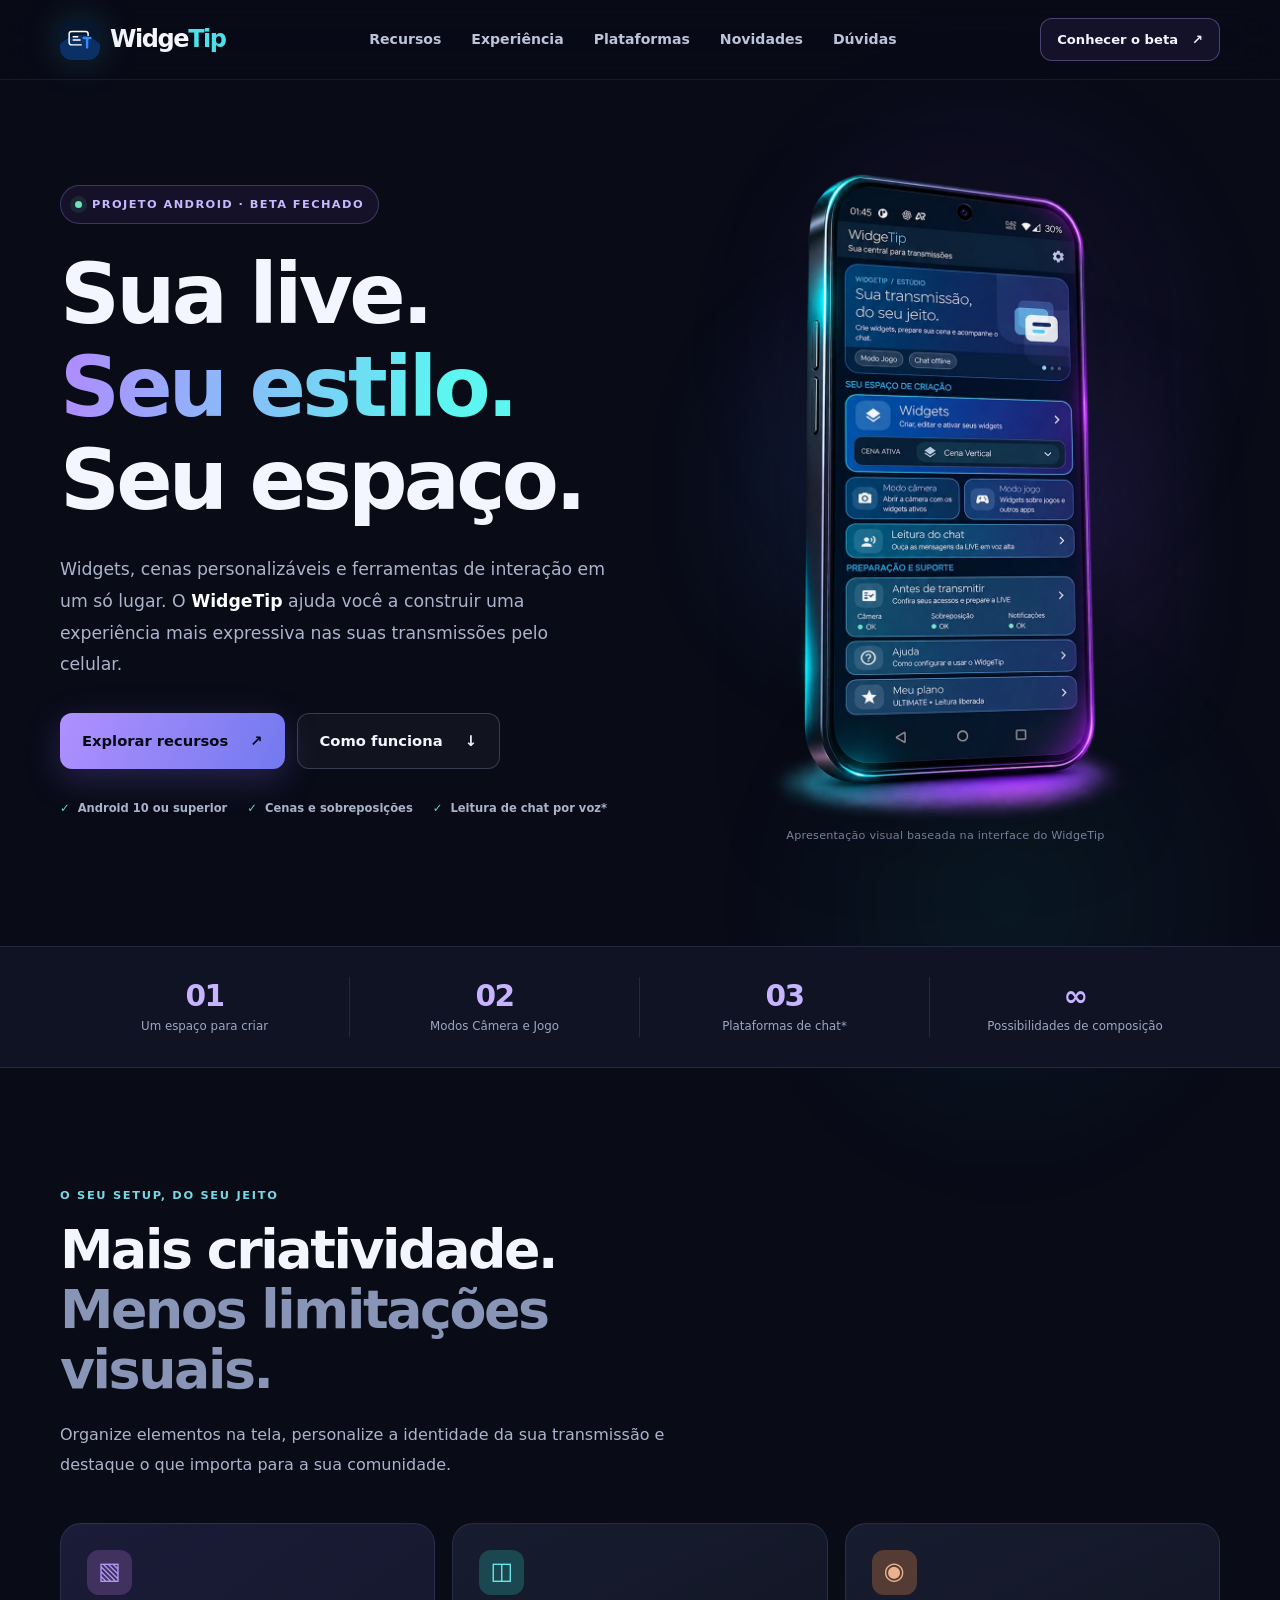
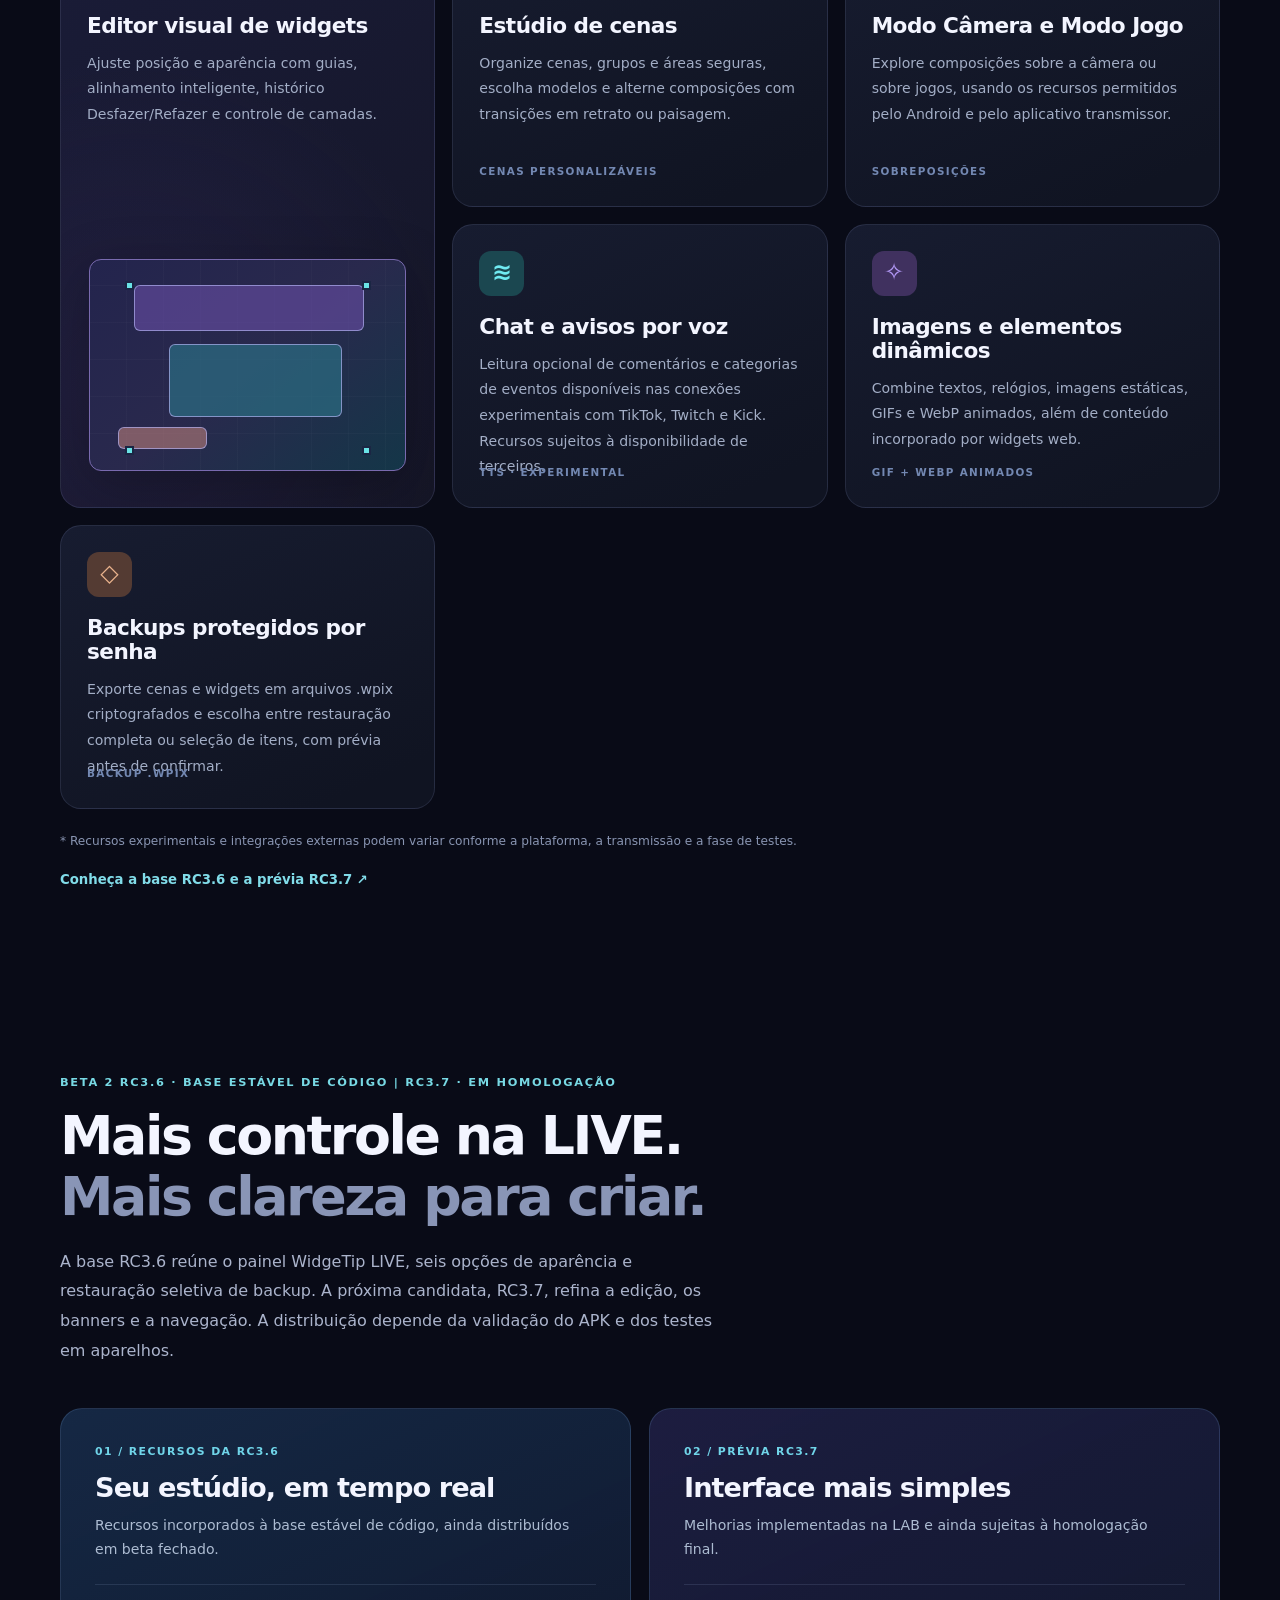
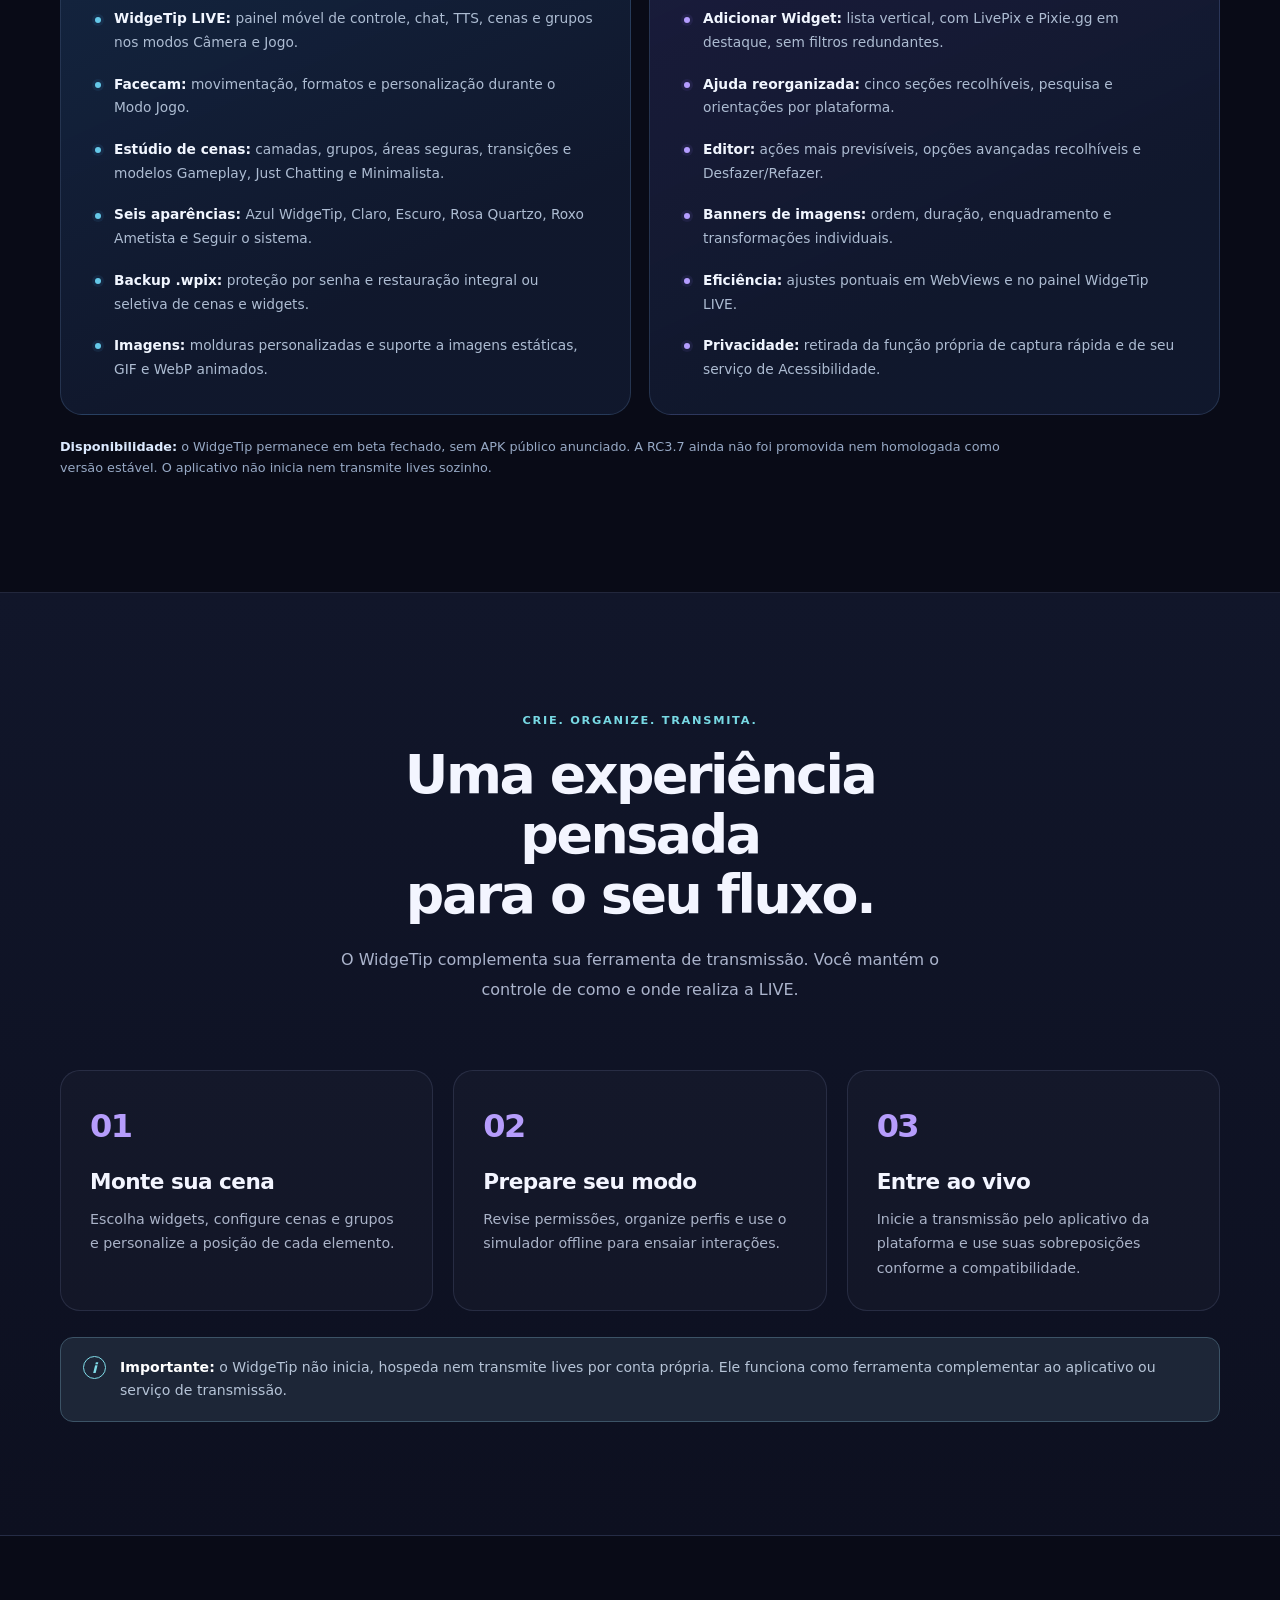
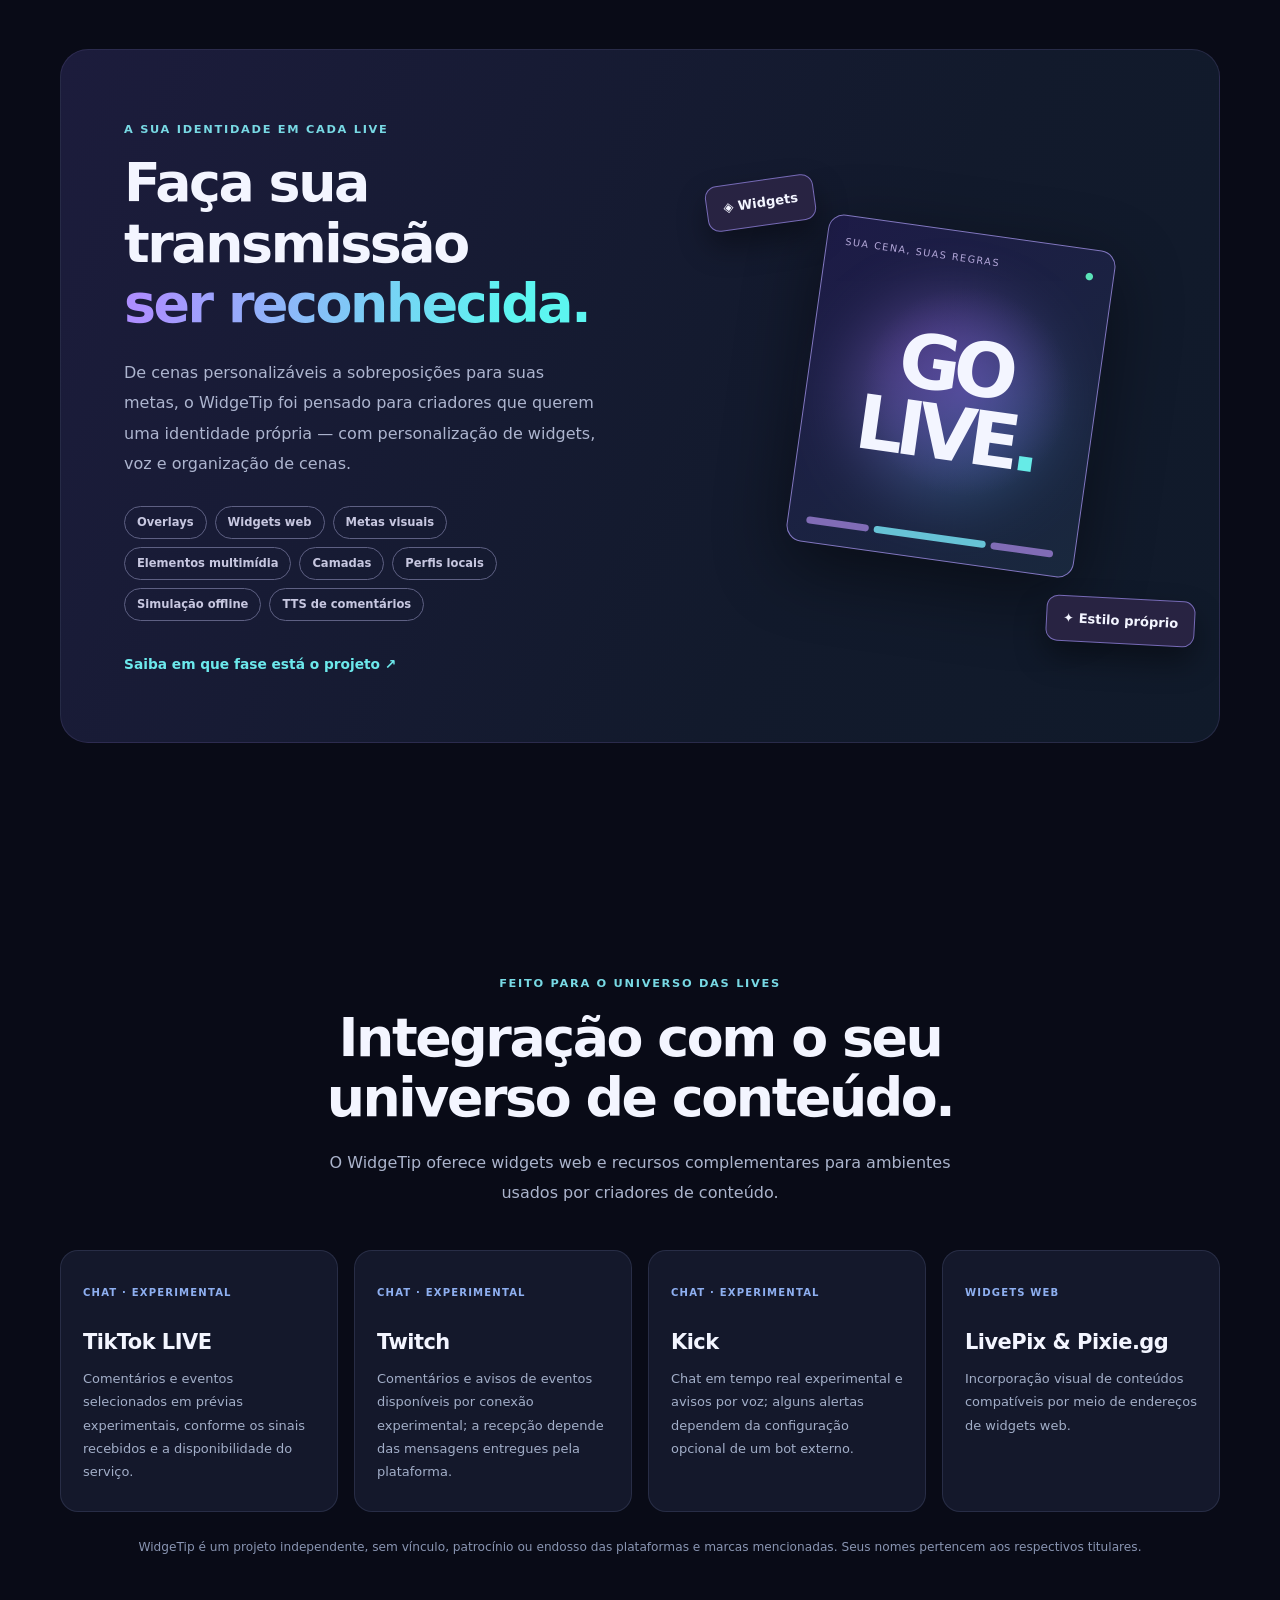
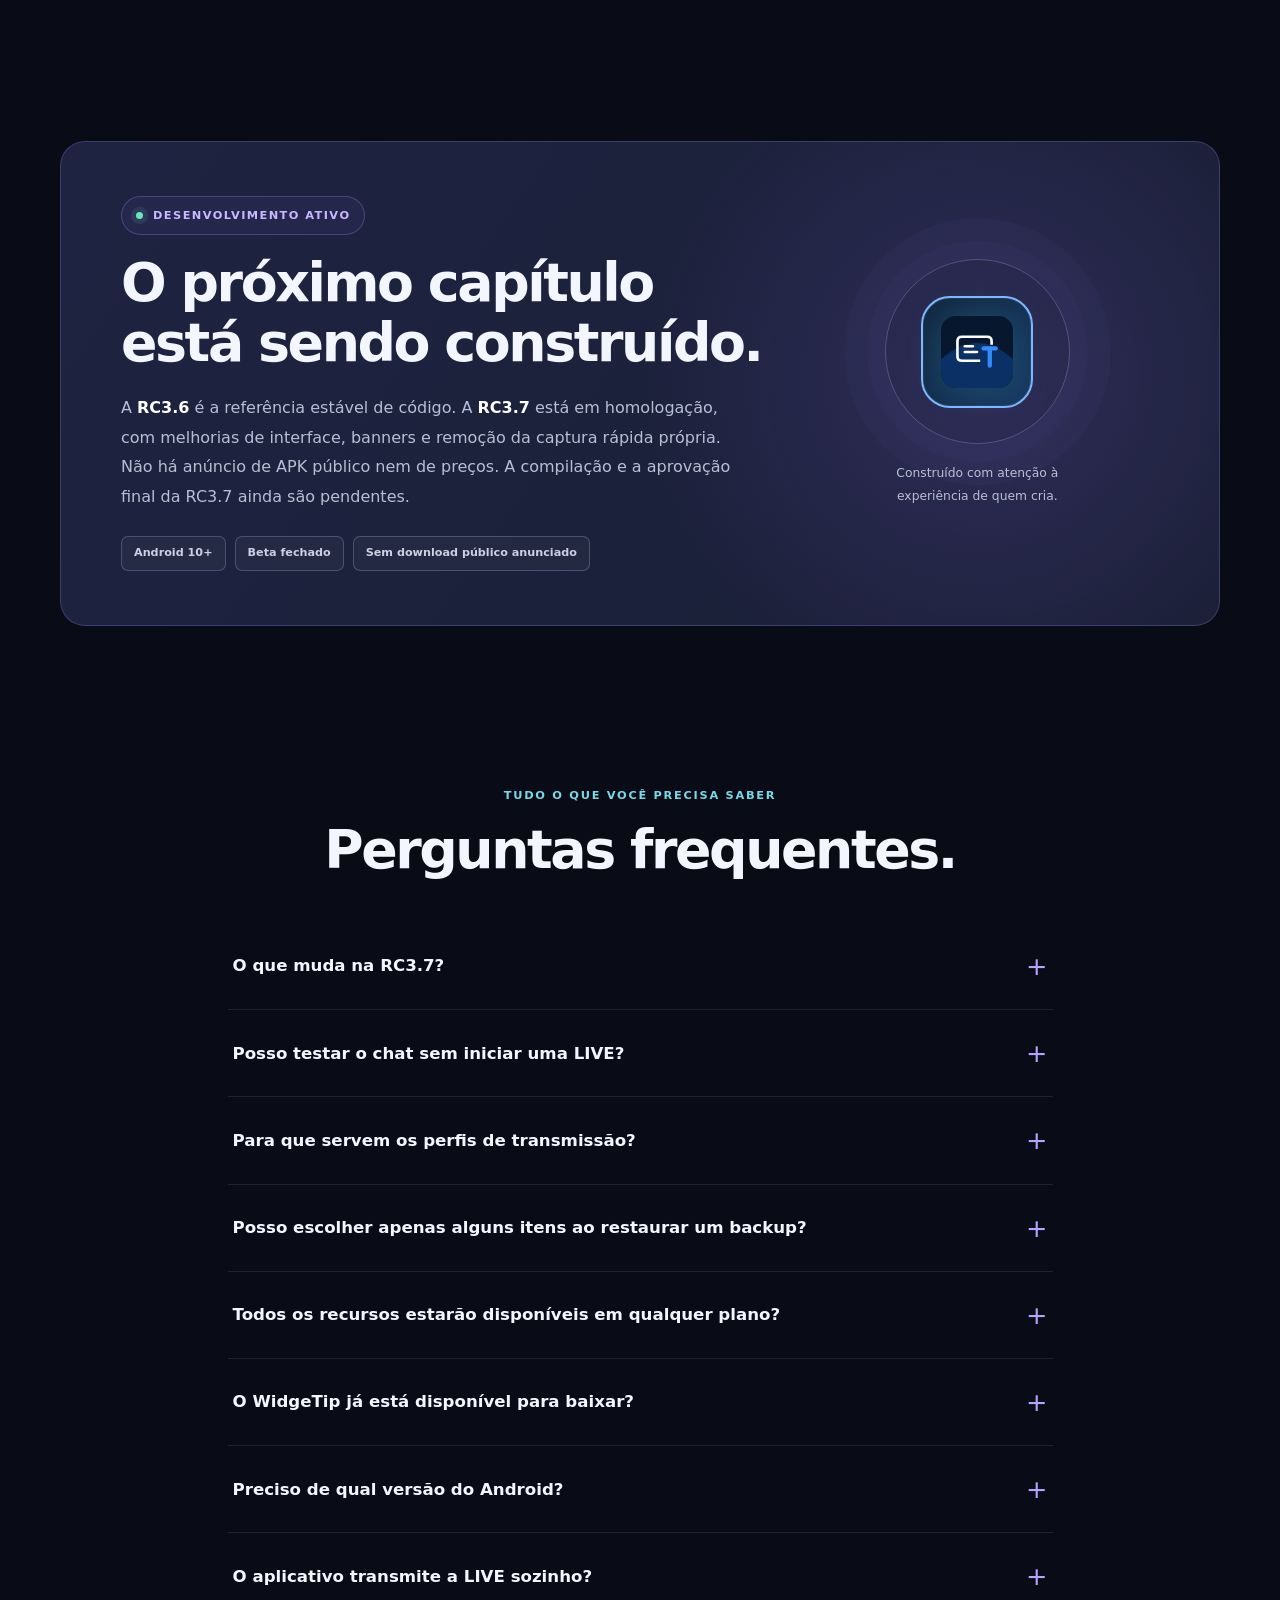
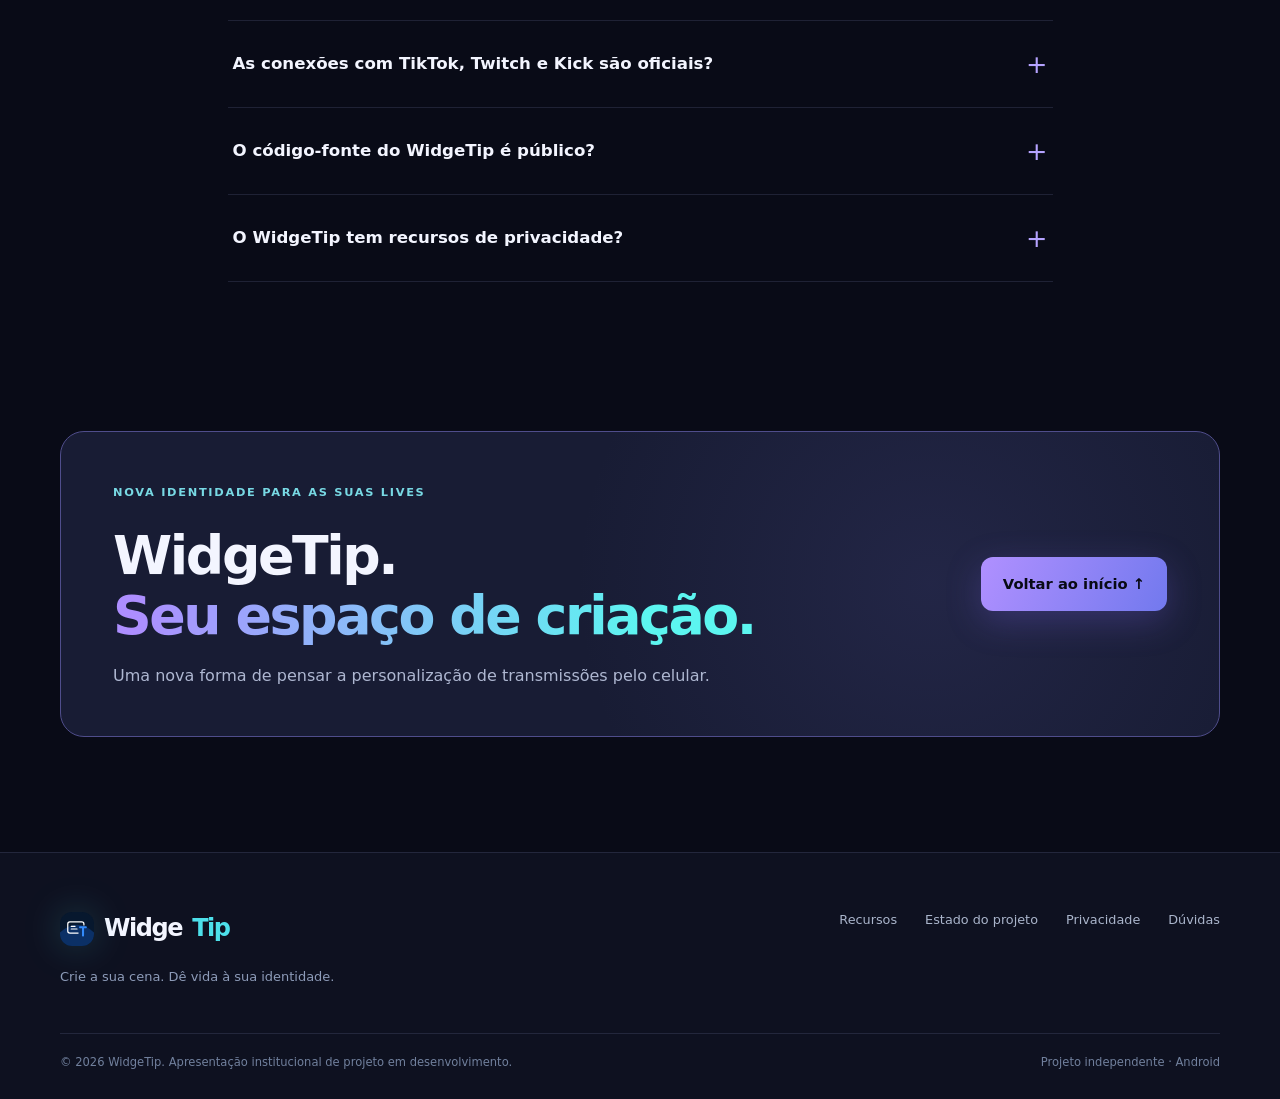
==== commit 9919e742: "site: refresh RC3.6 features and RC3.7 candidate preview without announcing release" ====
--- a/index.html
+++ b/index.html
@@ -10,7 +10,7 @@
   <meta property="og:title" content="WidgeTip — Sua live. Seu estilo.">
   <meta property="og:description" content="Widgets, cenas e ferramentas de interação para quem cria conteúdo ao vivo no Android. Conheça o projeto WidgeTip.">
   <meta name="twitter:card" content="summary_large_image">
-  <meta property="og:image" content="https://tiagojpavan.github.io/WidgeTip/assets/social-share.jpg">
+  <meta property="og:image" content="https://tiagojpavan.github.io/WidgeTip/assets/social-card.svg">
   <title>WidgeTip — Sua live. Seu estilo.</title>
   <link rel="icon" href="assets/app-icon.svg" type="image/svg+xml">
   <link rel="stylesheet" href="styles.css">
@@ -49,52 +49,52 @@
       <div class="section-lead"><span class="kicker">O SEU SETUP, DO SEU JEITO</span><h2 id="features-heading">Mais criatividade.<br><span class="muted-heading">Menos limitações visuais.</span></h2><p>Organize elementos na tela, personalize a identidade da sua transmissão e destaque o que importa para a sua comunidade.</p></div>
       <div class="feature-grid">
         <article class="feature-card feature-primary"><div class="feature-icon purple-glow">▧</div><h3>Editor visual de widgets</h3><p>Ajuste posição e aparência com guias, alinhamento inteligente, histórico Desfazer/Refazer e controle de camadas.</p><div class="feature-card-art mini-canvas" aria-hidden="true"><span class="block a"></span><span class="block b"></span><span class="block c"></span><span class="corner tl"></span><span class="corner tr"></span><span class="corner bl"></span><span class="corner br"></span></div></article>
-        <article class="feature-card"><div class="feature-icon cyan-glow">◫</div><h3>Estúdio de cenas</h3><p>Crie variações, agrupe widgets, delimite áreas seguras e use modelos ou transições em cenas verticais e horizontais.</p><div class="feature-tag">CENAS PERSONALIZÁVEIS</div></article>
+        <article class="feature-card"><div class="feature-icon cyan-glow">◫</div><h3>Estúdio de cenas</h3><p>Organize cenas, grupos e áreas seguras, escolha modelos e alterne composições com transições em retrato ou paisagem.</p><div class="feature-tag">CENAS PERSONALIZÁVEIS</div></article>
         <article class="feature-card"><div class="feature-icon orange-glow">◉</div><h3>Modo Câmera e Modo Jogo</h3><p>Explore composições sobre a câmera ou sobre jogos, usando os recursos permitidos pelo Android e pelo aplicativo transmissor.</p><div class="feature-tag">SOBREPOSIÇÕES</div></article>
         <article class="feature-card"><div class="feature-icon cyan-glow">≋</div><h3>Chat e avisos por voz</h3><p>Leitura opcional de comentários e categorias de eventos disponíveis nas conexões experimentais com TikTok, Twitch e Kick. Recursos sujeitos à disponibilidade de terceiros.</p><div class="feature-tag">TTS · EXPERIMENTAL</div></article>
         <article class="feature-card"><div class="feature-icon purple-glow">✧</div><h3>Imagens e elementos dinâmicos</h3><p>Combine textos, relógios, imagens estáticas, GIFs e WebP animados, além de conteúdo incorporado por widgets web.</p><div class="feature-tag">GIF + WEBP ANIMADOS</div></article>
-        <article class="feature-card"><div class="feature-icon orange-glow">◇</div><h3>Backups protegidos por senha</h3><p>Guarde cenas em backups .wpix com senha e confira uma prévia das diferenças antes de confirmar a restauração.</p><div class="feature-tag">BACKUP .WPIX</div></article>
+        <article class="feature-card"><div class="feature-icon orange-glow">◇</div><h3>Backups protegidos por senha</h3><p>Exporte cenas e widgets em arquivos .wpix criptografados e escolha entre restauração completa ou seleção de itens, com prévia antes de confirmar.</p><div class="feature-tag">BACKUP .WPIX</div></article>
       </div>
       <p class="feature-footnote">* Recursos experimentais e integrações externas podem variar conforme a plataforma, a transmissão e a fase de testes.</p>
-      <p class="discover-more"><a href="#novidades">Explore as novas ferramentas da RC3.4 <span aria-hidden="true">↗</span></a></p>
+      <p class="discover-more"><a href="#novidades">Conheça a base RC3.6 e a prévia RC3.7 <span aria-hidden="true">↗</span></a></p>
     </section>
     <section class="section shell whatsnew-section" id="novidades" aria-labelledby="novidades-heading">
       <div class="section-lead">
-        <span class="kicker">BETA 2 RC3.4 · EM VALIDAÇÃO</span>
-        <h2 id="novidades-heading">Seu estúdio, mais completo.<br><span class="muted-heading">Sua LIVE, mais preparada.</span></h2>
-        <p>O próximo beta reúne novas ferramentas para montar cenas, organizar seus ajustes e testar interações antes de transmitir. Os recursos abaixo estão integrados ao código da RC3.4, mas o APK ainda passa por validação.</p>
+        <span class="kicker">BETA 2 RC3.6 · BASE ESTÁVEL DE CÓDIGO | RC3.7 · EM HOMOLOGAÇÃO</span>
+        <h2 id="novidades-heading">Mais controle na LIVE.<br><span class="muted-heading">Mais clareza para criar.</span></h2>
+        <p>A base RC3.6 reúne o painel WidgeTip LIVE, seis opções de aparência e restauração seletiva de backup. A próxima candidata, RC3.7, refina a edição, os banners e a navegação. A distribuição depende da validação do APK e dos testes em aparelhos.</p>
       </div>
       <div class="whatsnew-grid">
         <article class="whatsnew-panel">
-          <div class="whatsnew-head"><span class="whatsnew-eyebrow">01 / COMPOSIÇÃO VISUAL</span><h3>Estúdio de cenas</h3><p>Mais possibilidades para criar diferentes apresentações com seus próprios widgets.</p></div>
+          <div class="whatsnew-head"><span class="whatsnew-eyebrow">01 / RECURSOS DA RC3.6</span><h3>Seu estúdio, em tempo real</h3><p>Recursos incorporados à base estável de código, ainda distribuídos em beta fechado.</p></div>
           <ul class="whatsnew-list">
-            <li><strong>Variações de cena:</strong> diferentes posições e estados para os mesmos elementos.</li>
-            <li><strong>Grupos de widgets:</strong> ative ou desative conjuntos de elementos de uma vez.</li>
-            <li><strong>Áreas seguras:</strong> guias para posicionar elementos longe dos controles e do chat.</li>
-            <li><strong>Troca rápida:</strong> seletor flutuante opcional de cenas durante o Modo Jogo.</li>
-            <li><strong>Transições:</strong> alternância direta ou com efeito suave de aparecimento.</li>
-            <li><strong>Modelos prontos:</strong> Gameplay, Just Chatting, Minimalista e TikTok vertical.</li>
+            <li><strong>WidgeTip LIVE:</strong> painel móvel de controle, chat, TTS, cenas e grupos nos modos Câmera e Jogo.</li>
+            <li><strong>Facecam:</strong> movimentação, formatos e personalização durante o Modo Jogo.</li>
+            <li><strong>Estúdio de cenas:</strong> camadas, grupos, áreas seguras, transições e modelos Gameplay, Just Chatting e Minimalista.</li>
+            <li><strong>Seis aparências:</strong> Azul WidgeTip, Claro, Escuro, Rosa Quartzo, Roxo Ametista e Seguir o sistema.</li>
+            <li><strong>Backup .wpix:</strong> proteção por senha e restauração integral ou seletiva de cenas e widgets.</li>
+            <li><strong>Imagens:</strong> molduras personalizadas e suporte a imagens estáticas, GIF e WebP animados.</li>
           </ul>
         </article>
         <article class="whatsnew-panel">
-          <div class="whatsnew-head"><span class="whatsnew-eyebrow">02 / PREPARAÇÃO E CONTROLE</span><h3>Ferramentas para a LIVE</h3><p>Mais precisão na edição, organização das preferências e segurança ao testar.</p></div>
+          <div class="whatsnew-head"><span class="whatsnew-eyebrow">02 / PRÉVIA RC3.7</span><h3>Interface mais simples</h3><p>Melhorias implementadas na LAB e ainda sujeitas à homologação final.</p></div>
           <ul class="whatsnew-list">
-            <li><strong>Simulador offline:</strong> ensaie comentários e eventos fictícios, sem conexão com uma LIVE real.</li>
-            <li><strong>Editor inteligente:</strong> ímã, guias, bloqueio, distribuição, Desfazer e Refazer.</li>
-            <li><strong>Diagnóstico:</strong> acompanhe rede, conexão do chat, voz e eventos da sessão.</li>
-            <li><strong>Texto e relógio:</strong> sete fontes disponíveis e mais efeitos visuais para texto.</li>
-            <li><strong>Perfis locais:</strong> até oito conjuntos de configurações para diferentes transmissões.</li>
-            <li><strong>Backup com prévia:</strong> veja o que será alterado antes de restaurar um arquivo protegido.</li>
+            <li><strong>Adicionar Widget:</strong> lista vertical, com LivePix e Pixie.gg em destaque, sem filtros redundantes.</li>
+            <li><strong>Ajuda reorganizada:</strong> cinco seções recolhíveis, pesquisa e orientações por plataforma.</li>
+            <li><strong>Editor:</strong> ações mais previsíveis, opções avançadas recolhíveis e Desfazer/Refazer.</li>
+            <li><strong>Banners de imagens:</strong> ordem, duração, enquadramento e transformações individuais.</li>
+            <li><strong>Eficiência:</strong> ajustes pontuais em WebViews e no painel WidgeTip LIVE.</li>
+            <li><strong>Privacidade:</strong> retirada da função própria de captura rápida e de seu serviço de Acessibilidade.</li>
           </ul>
         </article>
       </div>
-      <p class="whatsnew-disclaimer"><strong>Importante:</strong> estas novidades pertencem ao código da RC3.4 em preparação. A disponibilidade no APK depende da homologação do beta. O simulador não transmite, os perfis não conectam canais automaticamente e a restauração confirmada substitui os dados previstos no backup.</p>
+      <p class="whatsnew-disclaimer"><strong>Disponibilidade:</strong> o WidgeTip permanece em beta fechado, sem APK público anunciado. A RC3.7 ainda não foi promovida nem homologada como versão estável. O aplicativo não inicia nem transmite lives sozinho.</p>
     </section>
-    <section class="section workflow-section" id="como-funciona"><div class="shell"><div class="section-lead center"><span class="kicker">CRIE. ORGANIZE. TRANSMITA.</span><h2>Uma experiência pensada<br>para o seu fluxo.</h2><p>O WidgeTip complementa sua ferramenta de transmissão. Você mantém o controle de como e onde realiza a LIVE.</p></div><div class="steps-grid"><div class="step"><span class="step-num">01</span><h3>Monte sua cena</h3><p>Escolha widgets, configure grupos e variações e personalize a posição de cada elemento.</p></div><div class="step"><span class="step-num">02</span><h3>Prepare seu modo</h3><p>Revise permissões, organize perfis e use o simulador offline para ensaiar interações.</p></div><div class="step"><span class="step-num">03</span><h3>Entre ao vivo</h3><p>Inicie a transmissão pelo aplicativo da plataforma e use suas sobreposições conforme a compatibilidade.</p></div></div><div class="important-note"><span class="info-sign">i</span><span><strong>Importante:</strong> o WidgeTip não inicia, hospeda nem transmite lives por conta própria. Ele funciona como ferramenta complementar ao aplicativo ou serviço de transmissão.</span></div></div></section>
-    <section class="section shell" id="experiencia"><div class="experience-panel"><div class="experience-copy"><span class="kicker">A SUA IDENTIDADE EM CADA LIVE</span><h2>Faça sua transmissão<br><span class="gradient-text">ser reconhecida.</span></h2><p>De cenas com diferentes variações a sobreposições para suas metas, o WidgeTip foi pensado para criadores que querem uma identidade própria — com personalização de widgets, voz e organização de cenas.</p><div class="pill-list"><span>Overlays</span><span>Widgets web</span><span>Metas visuais</span><span>Elementos multimídia</span><span>Camadas</span><span>Perfis locais</span><span>Simulação offline</span><span>TTS de comentários</span></div><a class="text-link" href="#status">Saiba em que fase está o projeto <span aria-hidden="true">↗</span></a></div><div class="experience-art" aria-hidden="true"><div class="experience-screen"><span class="exp-top">SUA CENA, SUAS REGRAS <span>●</span></span><div class="exp-center"><span class="exp-orb"></span><strong>GO<br>LIVE<span>.</span></strong></div><span class="exp-bottom"><i></i><i></i><i></i></span></div><span class="exp-tag exp-tag-one">◈ Widgets</span><span class="exp-tag exp-tag-two">✦ Estilo próprio</span></div></div></section>
+    <section class="section workflow-section" id="como-funciona"><div class="shell"><div class="section-lead center"><span class="kicker">CRIE. ORGANIZE. TRANSMITA.</span><h2>Uma experiência pensada<br>para o seu fluxo.</h2><p>O WidgeTip complementa sua ferramenta de transmissão. Você mantém o controle de como e onde realiza a LIVE.</p></div><div class="steps-grid"><div class="step"><span class="step-num">01</span><h3>Monte sua cena</h3><p>Escolha widgets, configure cenas e grupos e personalize a posição de cada elemento.</p></div><div class="step"><span class="step-num">02</span><h3>Prepare seu modo</h3><p>Revise permissões, organize perfis e use o simulador offline para ensaiar interações.</p></div><div class="step"><span class="step-num">03</span><h3>Entre ao vivo</h3><p>Inicie a transmissão pelo aplicativo da plataforma e use suas sobreposições conforme a compatibilidade.</p></div></div><div class="important-note"><span class="info-sign">i</span><span><strong>Importante:</strong> o WidgeTip não inicia, hospeda nem transmite lives por conta própria. Ele funciona como ferramenta complementar ao aplicativo ou serviço de transmissão.</span></div></div></section>
+    <section class="section shell" id="experiencia"><div class="experience-panel"><div class="experience-copy"><span class="kicker">A SUA IDENTIDADE EM CADA LIVE</span><h2>Faça sua transmissão<br><span class="gradient-text">ser reconhecida.</span></h2><p>De cenas personalizáveis a sobreposições para suas metas, o WidgeTip foi pensado para criadores que querem uma identidade própria — com personalização de widgets, voz e organização de cenas.</p><div class="pill-list"><span>Overlays</span><span>Widgets web</span><span>Metas visuais</span><span>Elementos multimídia</span><span>Camadas</span><span>Perfis locais</span><span>Simulação offline</span><span>TTS de comentários</span></div><a class="text-link" href="#status">Saiba em que fase está o projeto <span aria-hidden="true">↗</span></a></div><div class="experience-art" aria-hidden="true"><div class="experience-screen"><span class="exp-top">SUA CENA, SUAS REGRAS <span>●</span></span><div class="exp-center"><span class="exp-orb"></span><strong>GO<br>LIVE<span>.</span></strong></div><span class="exp-bottom"><i></i><i></i><i></i></span></div><span class="exp-tag exp-tag-one">◈ Widgets</span><span class="exp-tag exp-tag-two">✦ Estilo próprio</span></div></div></section>
     <section class="section shell" id="plataformas"><div class="section-lead center"><span class="kicker">FEITO PARA O UNIVERSO DAS LIVES</span><h2>Integração com o seu<br>universo de conteúdo.</h2><p>O WidgeTip oferece widgets web e recursos complementares para ambientes usados por criadores de conteúdo.</p></div><div class="platform-grid"><div class="platform-card"><span class="platform-label">CHAT · EXPERIMENTAL</span><h3>TikTok LIVE</h3><p>Comentários e eventos selecionados em prévias experimentais, conforme os sinais recebidos e a disponibilidade do serviço.</p></div><div class="platform-card"><span class="platform-label">CHAT · EXPERIMENTAL</span><h3>Twitch</h3><p>Comentários e avisos de eventos disponíveis por conexão experimental; a recepção depende das mensagens entregues pela plataforma.</p></div><div class="platform-card"><span class="platform-label">CHAT · EXPERIMENTAL</span><h3>Kick</h3><p>Chat em tempo real experimental e avisos por voz; alguns alertas dependem da configuração opcional de um bot externo.</p></div><div class="platform-card"><span class="platform-label">WIDGETS WEB</span><h3>LivePix & Pixie.gg</h3><p>Incorporação visual de conteúdos compatíveis por meio de endereços de widgets web.</p></div></div><p class="platform-disclaimer">WidgeTip é um projeto independente, sem vínculo, patrocínio ou endosso das plataformas e marcas mencionadas. Seus nomes pertencem aos respectivos titulares.</p></section>
-    <section class="section status-section" id="status"><div class="shell"><div class="status-box"><div><span class="eyebrow status-eyebrow"><span class="pulse"></span> DESENVOLVIMENTO ATIVO</span><h2>O próximo capítulo<br>está sendo construído.</h2><p>A <strong>Beta 2 RC3.3</strong> é a referência anterior. A <strong>RC3.4</strong> já reúne no código as novas ferramentas de cenas, edição e preparação da LIVE, mas seu APK ainda depende de testes e homologação. O WidgeTip continua em beta fechado, sem lançamento ou preços públicos anunciados.</p><div class="status-points"><span>Android 10+</span><span>Beta fechado</span><span>Sem download público anunciado</span></div></div><div class="status-side"><div class="status-orbit"><span class="status-logo"><img src="assets/app-icon.svg" alt="Ícone do WidgeTip" width="72" height="72"></span></div><p>Construído com atenção à experiência de quem cria.</p></div></div></div></section>
-    <section class="section shell faq-section" id="faq"><div class="section-lead center"><span class="kicker">TUDO O QUE VOCÊ PRECISA SABER</span><h2>Perguntas frequentes.</h2></div><div class="faq-list"><details><summary>O que muda com a RC3.4?<span class="faq-plus" aria-hidden="true">+</span></summary><p>O código da RC3.4 incorpora o Estúdio de cenas e as ferramentas de simulador offline, editor inteligente, diagnóstico da LIVE, tipografia avançada, perfis locais e restauração com prévia. O APK desta combinação ainda depende de compilação e testes para ser distribuído.</p></details><details><summary>Posso testar o chat sem iniciar uma LIVE?<span class="faq-plus" aria-hidden="true">+</span></summary><p>O simulador previsto para a RC3.4 gera comentários e eventos fictícios no aparelho, sem conexão real com TikTok, Twitch ou Kick. Ele serve para ensaiar a leitura por voz e a apresentação dos widgets.</p></details><details><summary>Para que servem os perfis de transmissão?<span class="faq-plus" aria-hidden="true">+</span></summary><p>Para reunir configurações locais de cenas, voz, eventos e opções de exibição, facilitando a troca de contexto. Os perfis não iniciam transmissões nem conectam canais automaticamente. Na RC3.4, eles não fazem parte do backup .wpix v1.</p></details><details><summary>Posso escolher apenas alguns itens ao restaurar um backup?<span class="faq-plus" aria-hidden="true">+</span></summary><p>A prévia mostra as diferenças antes da confirmação. A restauração do arquivo .wpix continua sendo integral; não há mesclagem seletiva dos itens.</p></details><details><summary>Todos os recursos estarão disponíveis em qualquer plano?<span class="faq-plus" aria-hidden="true">+</span></summary><p>Algumas funções estão sujeitas ao plano utilizado. O aplicativo indica quando há restrições. Planos, preços e condições para lançamento público ainda não foram anunciados.</p></details><details><summary>O WidgeTip já está disponível para baixar?<span class="faq-plus" aria-hidden="true">+</span></summary><p>Ainda não há uma versão pública anunciada para download. O projeto está em fase de desenvolvimento e testes beta controlados.</p></details><details><summary>Preciso de qual versão do Android?<span class="faq-plus" aria-hidden="true">+</span></summary><p>O requisito mínimo atualmente previsto é Android 10 (API 29). Requisitos e compatibilidade podem ser revisados antes do lançamento.</p></details><details><summary>O aplicativo transmite a LIVE sozinho?<span class="faq-plus" aria-hidden="true">+</span></summary><p>Não. O WidgeTip é uma ferramenta de personalização e apoio à transmissão. Você continua usando o aplicativo ou serviço de sua plataforma para entrar ao vivo.</p></details><details><summary>As conexões com TikTok, Twitch e Kick são oficiais?<span class="faq-plus" aria-hidden="true">+</span></summary><p>Não. Os recursos de leitura de chat dessas plataformas são experimentais e não constituem integração oficial. Podem apresentar limitações, instabilidade ou interrupções por alterações externas.</p></details><details><summary>O código-fonte do WidgeTip é público?<span class="faq-plus" aria-hidden="true">+</span></summary><p>Não. O aplicativo é desenvolvido em repositórios privados. Esta página pública apresenta o produto, sem distribuir o código-fonte da aplicação Android.</p></details><details><summary>O WidgeTip tem recursos de privacidade?<span class="faq-plus" aria-hidden="true">+</span></summary><p>O aplicativo inclui controles locais de dados, permissões e backups protegidos por senha. A documentação jurídica e a política de privacidade definitiva estão em preparação para uma eventual distribuição pública. <a href="privacidade.html">Leia as informações preliminares de privacidade</a>.</p></details></div></section>
+    <section class="section status-section" id="status"><div class="shell"><div class="status-box"><div><span class="eyebrow status-eyebrow"><span class="pulse"></span> DESENVOLVIMENTO ATIVO</span><h2>O próximo capítulo<br>está sendo construído.</h2><p>A <strong>RC3.6</strong> é a referência estável de código. A <strong>RC3.7</strong> está em homologação, com melhorias de interface, banners e remoção da captura rápida própria. Não há anúncio de APK público nem de preços. A compilação e a aprovação final da RC3.7 ainda são pendentes.</p><div class="status-points"><span>Android 10+</span><span>Beta fechado</span><span>Sem download público anunciado</span></div></div><div class="status-side"><div class="status-orbit"><span class="status-logo"><img src="assets/app-icon.svg" alt="Ícone do WidgeTip" width="72" height="72"></span></div><p>Construído com atenção à experiência de quem cria.</p></div></div></div></section>
+    <section class="section shell faq-section" id="faq"><div class="section-lead center"><span class="kicker">TUDO O QUE VOCÊ PRECISA SABER</span><h2>Perguntas frequentes.</h2></div><div class="faq-list"><details><summary>O que muda na RC3.7?<span class="faq-plus" aria-hidden="true">+</span></summary><p>A candidata RC3.7 simplifica o catálogo e a Ajuda, melhora banners e editores e retira a captura rápida própria. Os recursos estão na LAB e ainda dependem da homologação antes da promoção para estável.</p></details><details><summary>Posso testar o chat sem iniciar uma LIVE?<span class="faq-plus" aria-hidden="true">+</span></summary><p>O simulador disponível no código beta gera comentários e eventos fictícios no aparelho, sem conexão real com TikTok, Twitch ou Kick. Ele serve para ensaiar a leitura por voz e a apresentação dos widgets.</p></details><details><summary>Para que servem os perfis de transmissão?<span class="faq-plus" aria-hidden="true">+</span></summary><p>Para reunir configurações locais de cenas, voz, eventos e opções de exibição, facilitando a troca de contexto. Os perfis não iniciam transmissões nem conectam canais automaticamente. Os perfis não fazem parte do backup .wpix v1.</p></details><details><summary>Posso escolher apenas alguns itens ao restaurar um backup?<span class="faq-plus" aria-hidden="true">+</span></summary><p>Sim. A RC3.6 incorporou a restauração seletiva de cenas e widgets; você pode optar pela restauração integral ou escolher itens após autenticar o arquivo protegido por senha.</p></details><details><summary>Todos os recursos estarão disponíveis em qualquer plano?<span class="faq-plus" aria-hidden="true">+</span></summary><p>Algumas funções estão sujeitas ao plano utilizado. O aplicativo indica quando há restrições. Planos, preços e condições para lançamento público ainda não foram anunciados.</p></details><details><summary>O WidgeTip já está disponível para baixar?<span class="faq-plus" aria-hidden="true">+</span></summary><p>Ainda não há uma versão pública anunciada para download. O projeto está em fase de desenvolvimento e testes beta controlados.</p></details><details><summary>Preciso de qual versão do Android?<span class="faq-plus" aria-hidden="true">+</span></summary><p>O requisito mínimo atualmente previsto é Android 10 (API 29). Requisitos e compatibilidade podem ser revisados antes do lançamento.</p></details><details><summary>O aplicativo transmite a LIVE sozinho?<span class="faq-plus" aria-hidden="true">+</span></summary><p>Não. O WidgeTip é uma ferramenta de personalização e apoio à transmissão. Você continua usando o aplicativo ou serviço de sua plataforma para entrar ao vivo.</p></details><details><summary>As conexões com TikTok, Twitch e Kick são oficiais?<span class="faq-plus" aria-hidden="true">+</span></summary><p>Não. Os recursos de leitura de chat dessas plataformas são experimentais e não constituem integração oficial. Podem apresentar limitações, instabilidade ou interrupções por alterações externas.</p></details><details><summary>O código-fonte do WidgeTip é público?<span class="faq-plus" aria-hidden="true">+</span></summary><p>Não. O aplicativo é desenvolvido em repositórios privados. Esta página pública apresenta o produto, sem distribuir o código-fonte da aplicação Android.</p></details><details><summary>O WidgeTip tem recursos de privacidade?<span class="faq-plus" aria-hidden="true">+</span></summary><p>O aplicativo inclui controles locais de dados, permissões e backups protegidos por senha. A documentação jurídica e a política de privacidade definitiva estão em preparação para uma eventual distribuição pública. <a href="privacidade.html">Leia as informações preliminares de privacidade</a>.</p></details></div></section>
     <section class="footer-cta shell"><div><span class="kicker">NOVA IDENTIDADE PARA AS SUAS LIVES</span><h2>WidgeTip.<br><span class="gradient-text">Seu espaço de criação.</span></h2><p>Uma nova forma de pensar a personalização de transmissões pelo celular.</p></div><a class="button button-primary" href="#inicio">Voltar ao início ↑</a></section>
   </main>
   <footer class="site-footer"><div class="shell footer-content"><div><a class="brand footer-brand" href="#inicio"><img src="assets/app-icon.svg" alt="Ícone do WidgeTip" width="34" height="34">Widge<span class="brand-accent">Tip</span></a><p>Crie a sua cena. Dê vida à sua identidade.</p></div><div class="footer-links"><a href="#recursos">Recursos</a><a href="#status">Estado do projeto</a><a href="privacidade.html">Privacidade</a><a href="#faq">Dúvidas</a></div></div><div class="shell footer-bottom"><span>© 2026 WidgeTip. Apresentação institucional de projeto em desenvolvimento.</span><span>Projeto independente · Android</span></div></footer>
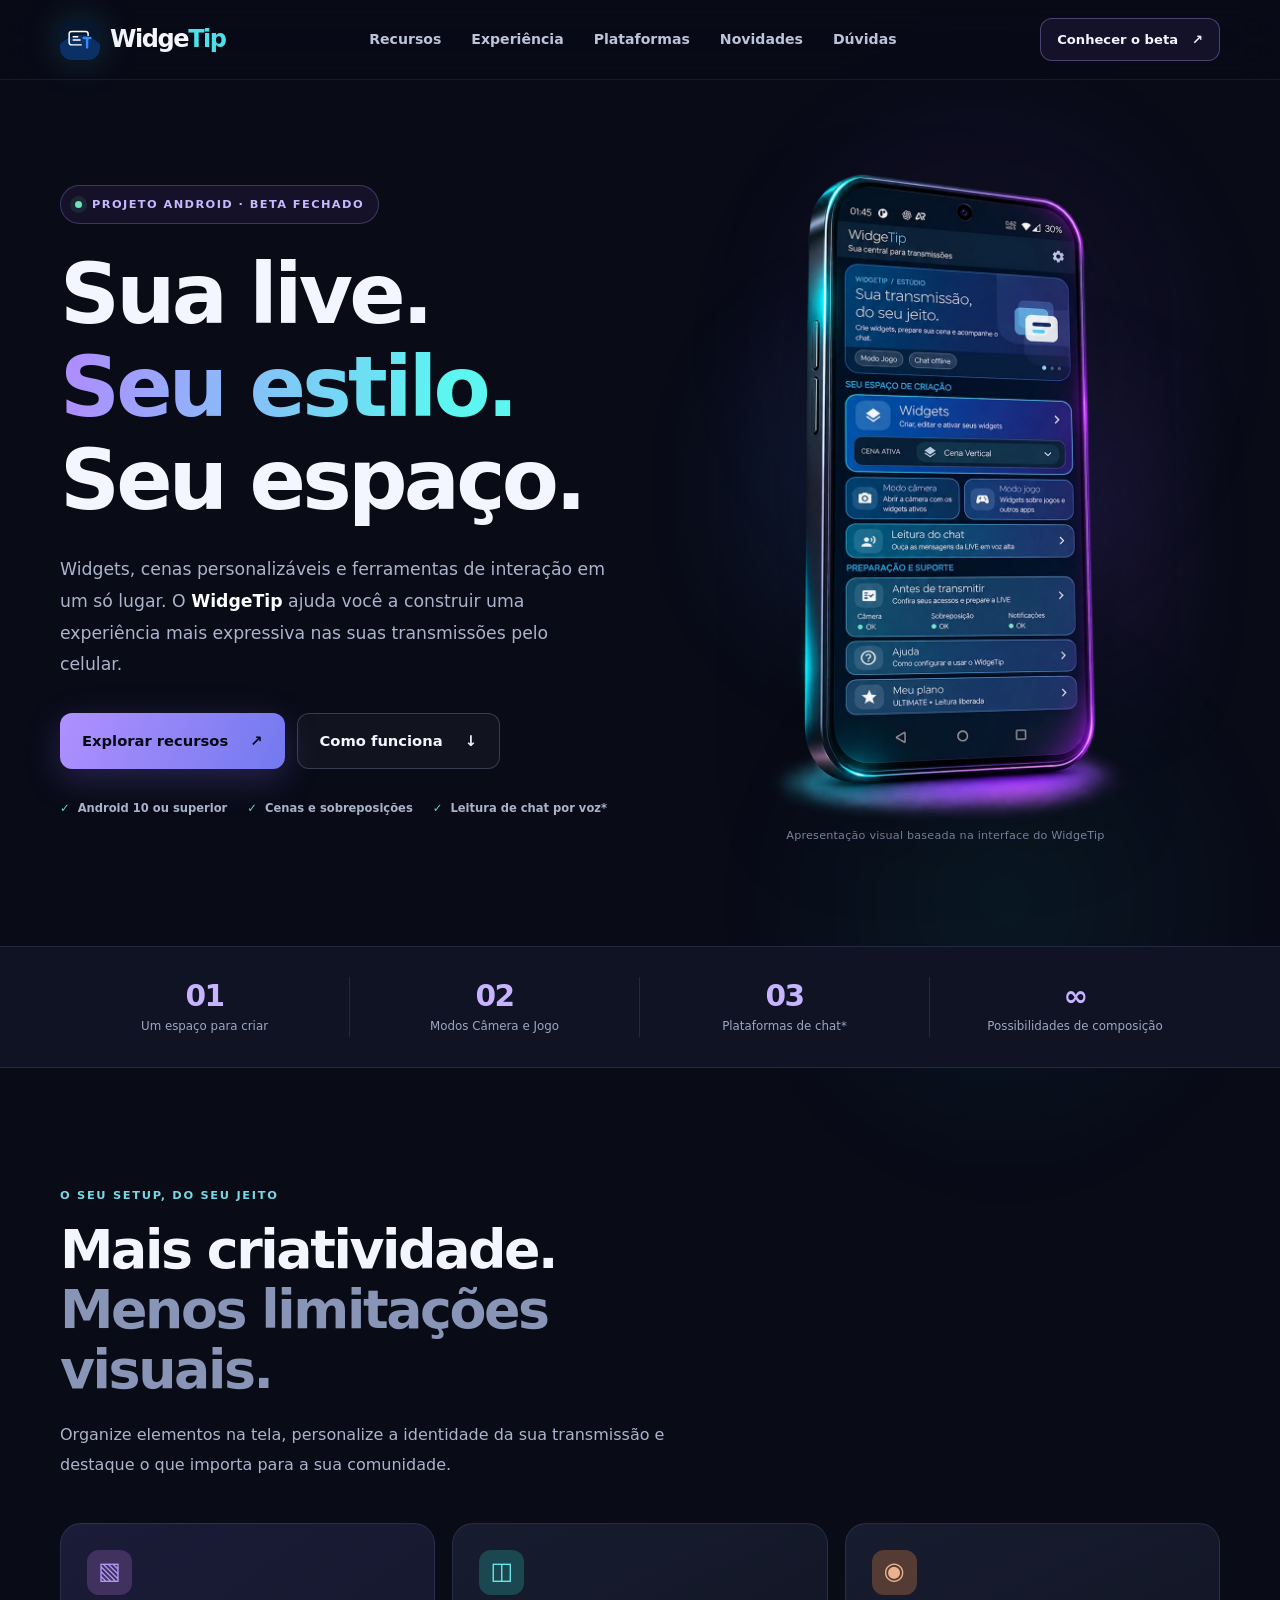
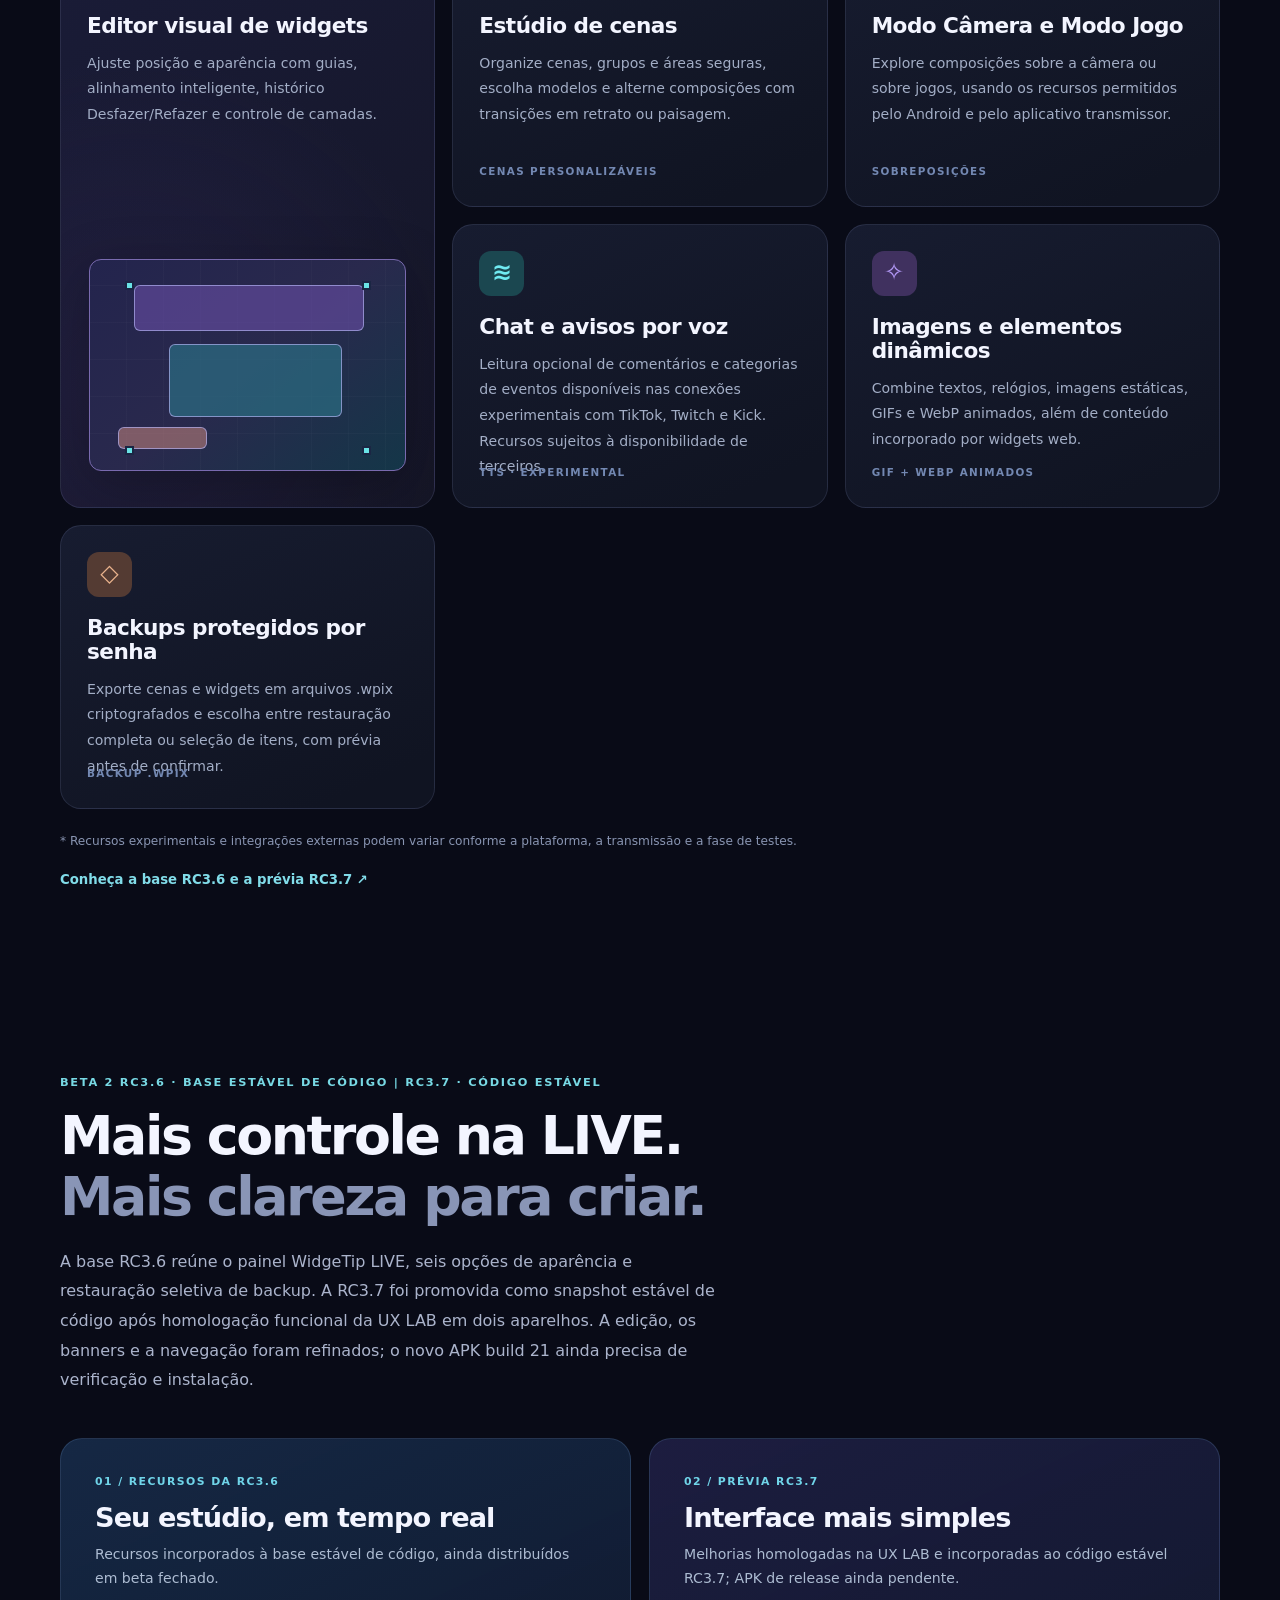
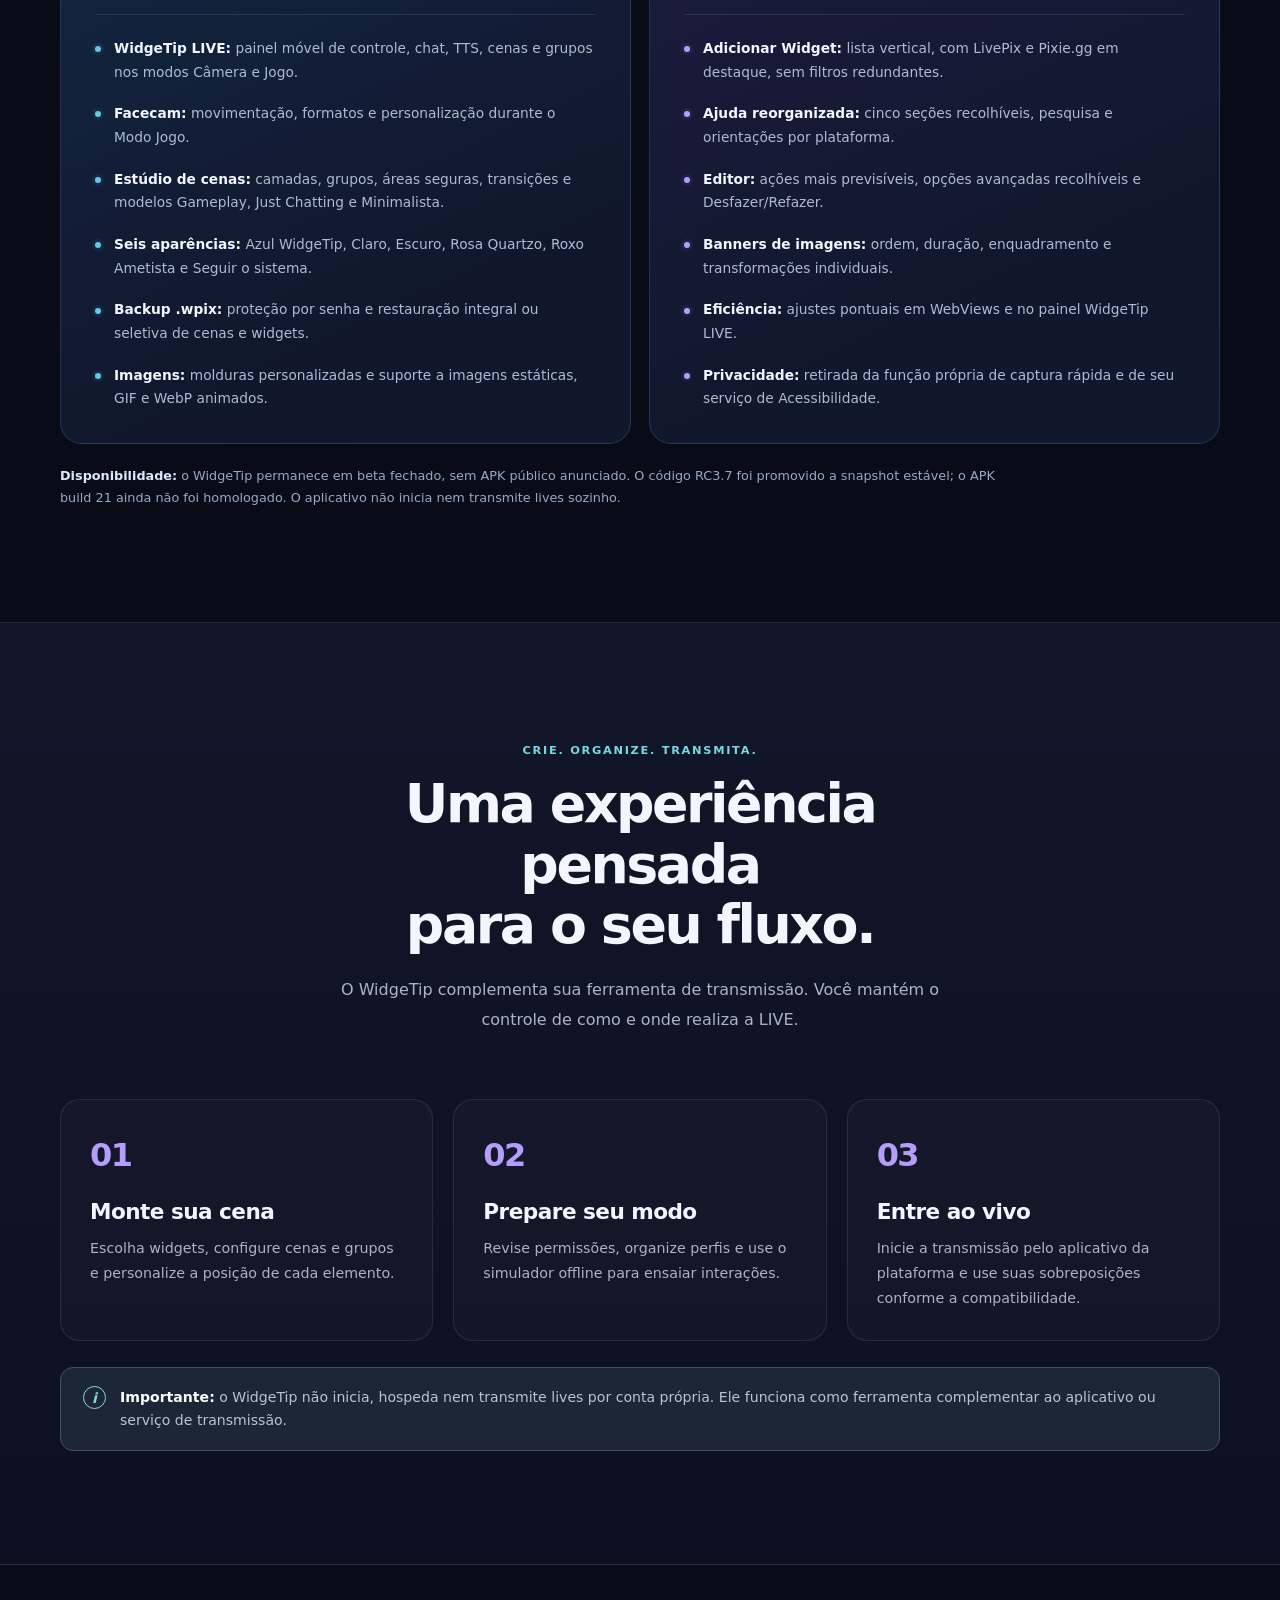
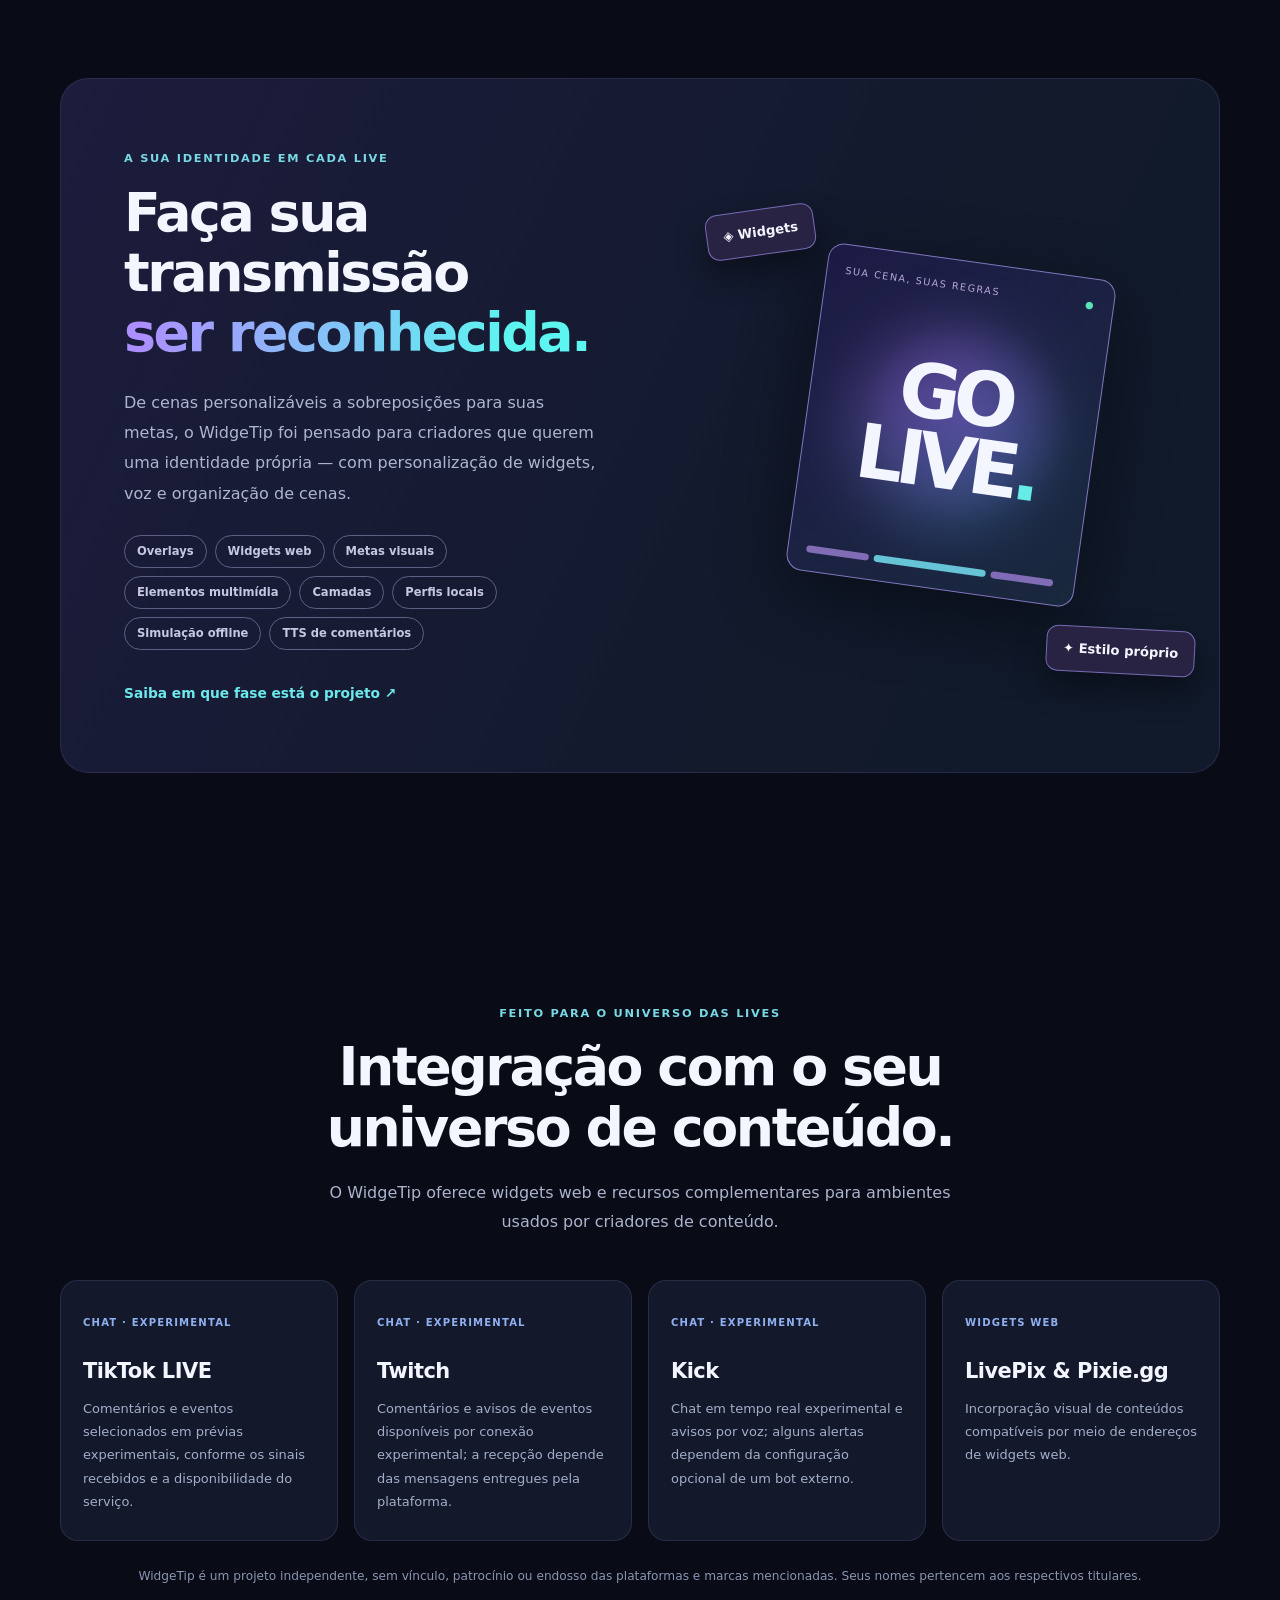
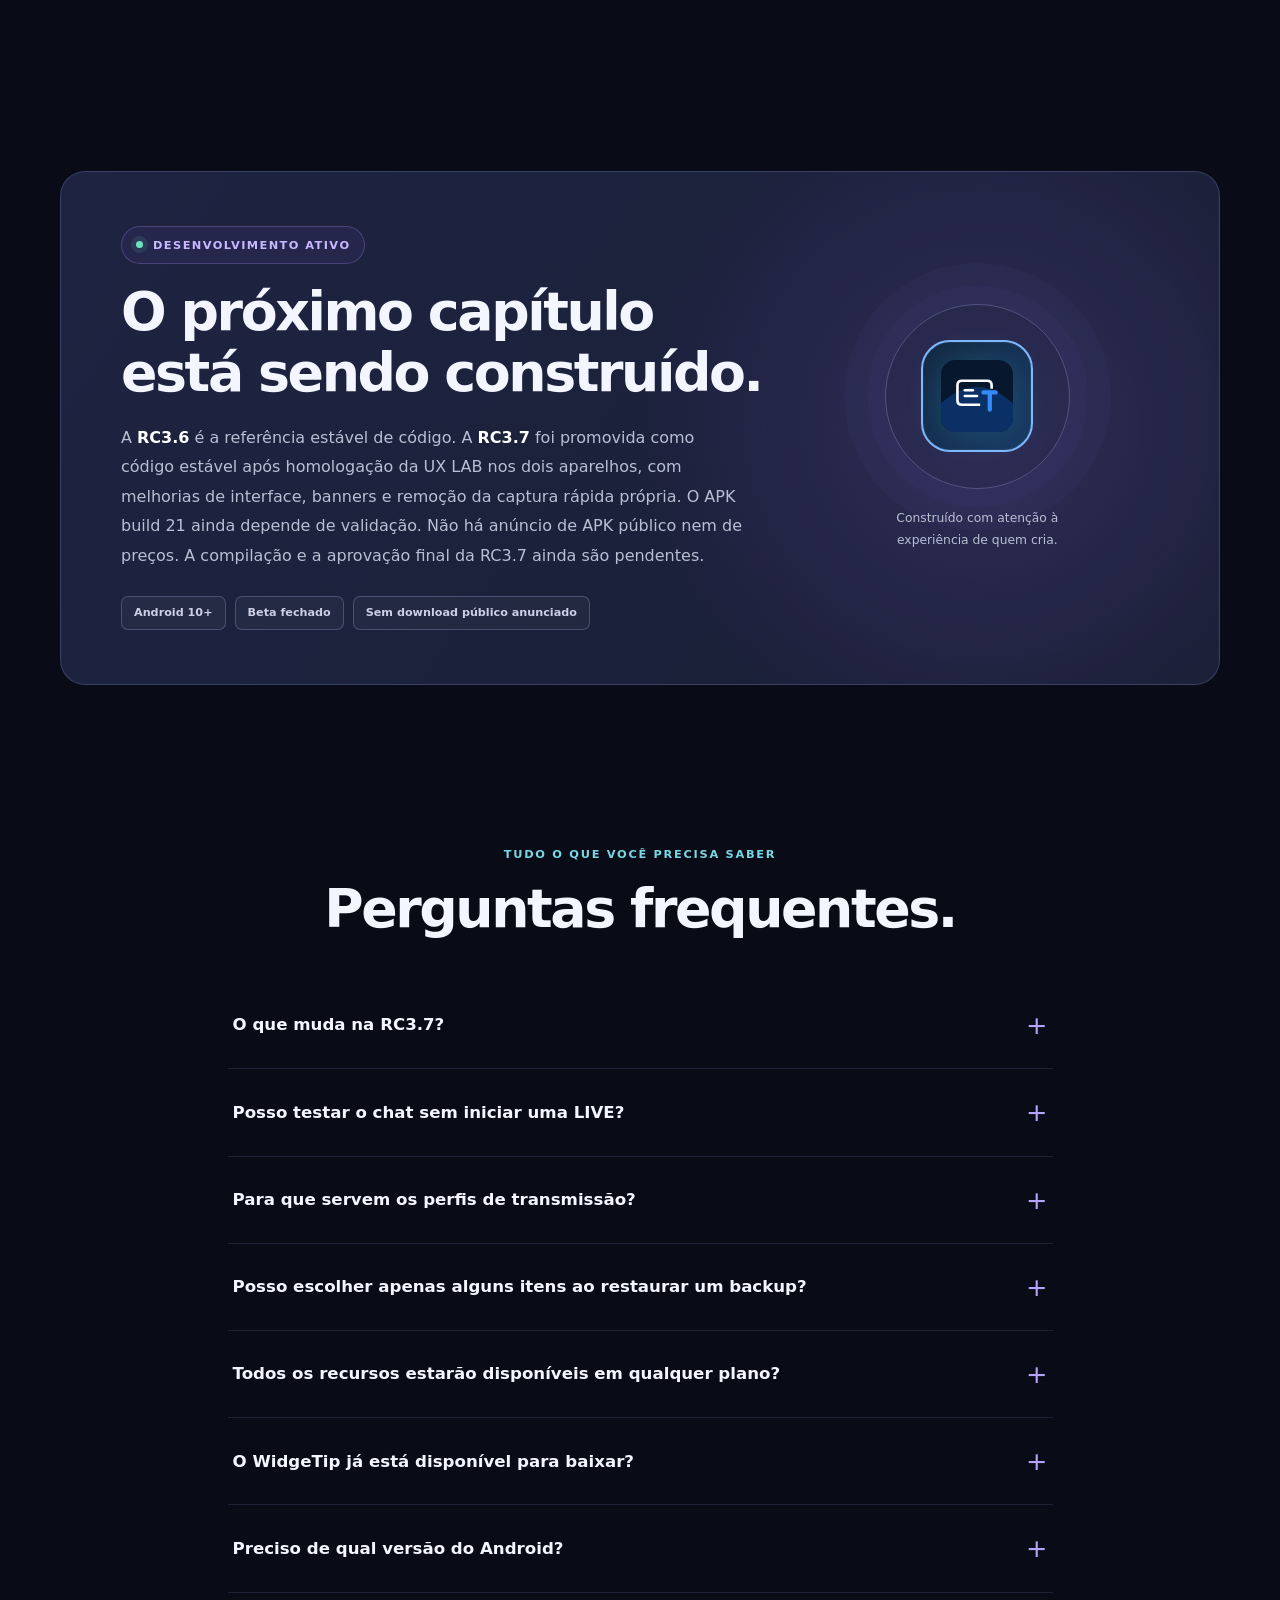
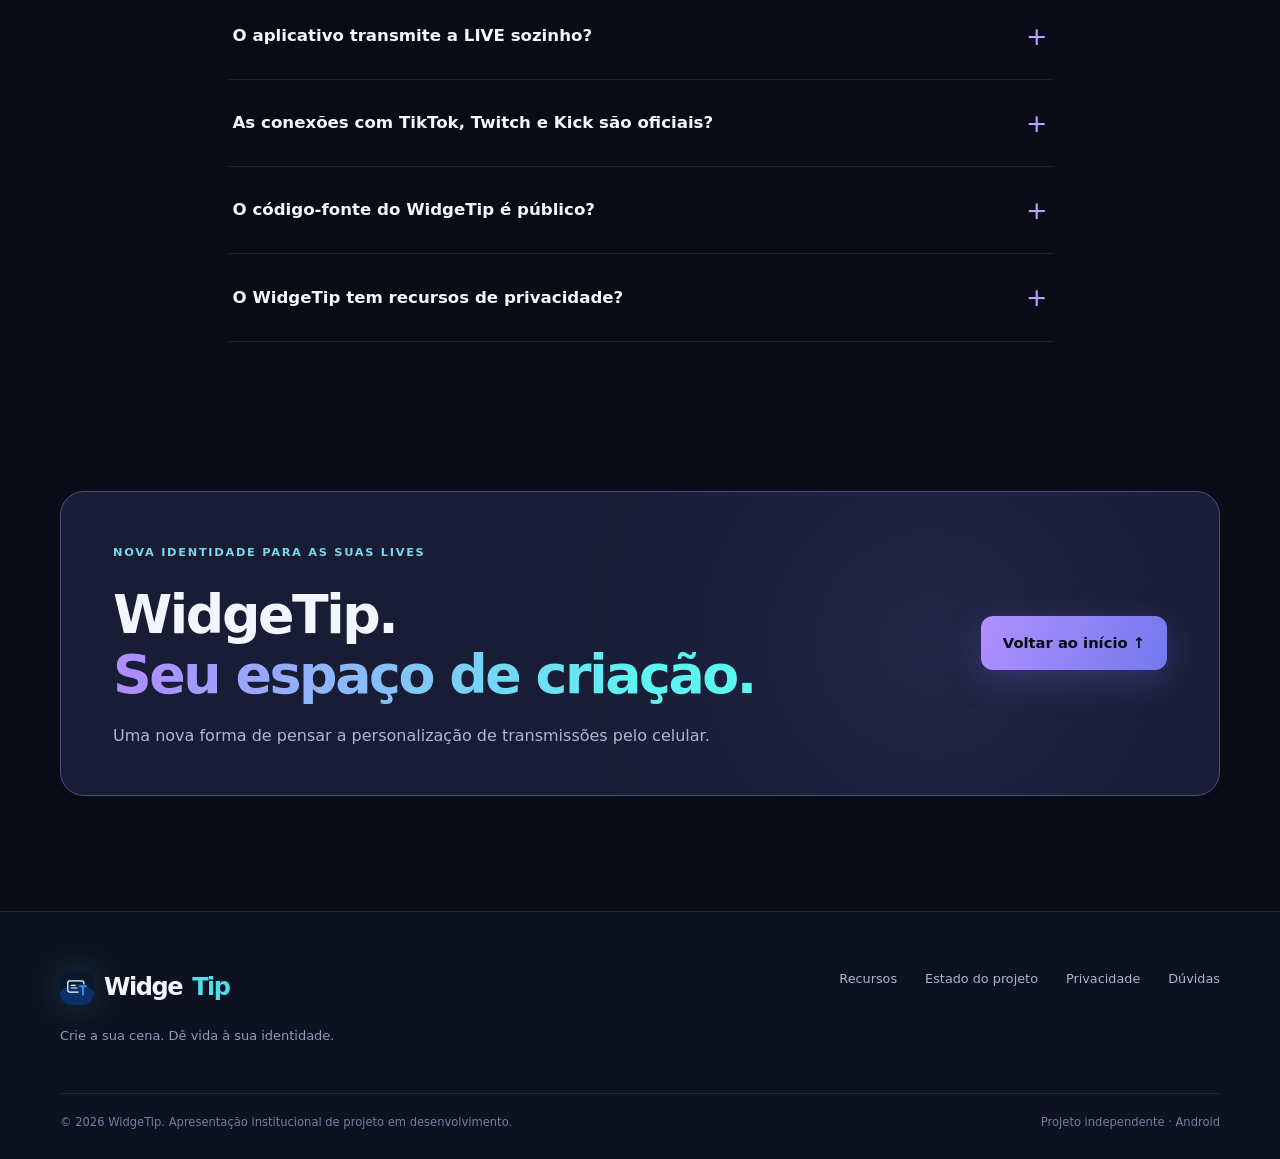
==== commit 029565a1: "site(rc3.7): announce code snapshot promotion without claiming APK release verification" ====
--- a/index.html
+++ b/index.html
@@ -60,9 +60,9 @@
     </section>
     <section class="section shell whatsnew-section" id="novidades" aria-labelledby="novidades-heading">
       <div class="section-lead">
-        <span class="kicker">BETA 2 RC3.6 · BASE ESTÁVEL DE CÓDIGO | RC3.7 · EM HOMOLOGAÇÃO</span>
+        <span class="kicker">BETA 2 RC3.6 · BASE ESTÁVEL DE CÓDIGO | RC3.7 · CÓDIGO ESTÁVEL</span>
         <h2 id="novidades-heading">Mais controle na LIVE.<br><span class="muted-heading">Mais clareza para criar.</span></h2>
-        <p>A base RC3.6 reúne o painel WidgeTip LIVE, seis opções de aparência e restauração seletiva de backup. A próxima candidata, RC3.7, refina a edição, os banners e a navegação. A distribuição depende da validação do APK e dos testes em aparelhos.</p>
+        <p>A base RC3.6 reúne o painel WidgeTip LIVE, seis opções de aparência e restauração seletiva de backup. A RC3.7 foi promovida como snapshot estável de código após homologação funcional da UX LAB em dois aparelhos. A edição, os banners e a navegação foram refinados; o novo APK build 21 ainda precisa de verificação e instalação.</p>
       </div>
       <div class="whatsnew-grid">
         <article class="whatsnew-panel">
@@ -77,7 +77,7 @@
           </ul>
         </article>
         <article class="whatsnew-panel">
-          <div class="whatsnew-head"><span class="whatsnew-eyebrow">02 / PRÉVIA RC3.7</span><h3>Interface mais simples</h3><p>Melhorias implementadas na LAB e ainda sujeitas à homologação final.</p></div>
+          <div class="whatsnew-head"><span class="whatsnew-eyebrow">02 / PRÉVIA RC3.7</span><h3>Interface mais simples</h3><p>Melhorias homologadas na UX LAB e incorporadas ao código estável RC3.7; APK de release ainda pendente.</p></div>
           <ul class="whatsnew-list">
             <li><strong>Adicionar Widget:</strong> lista vertical, com LivePix e Pixie.gg em destaque, sem filtros redundantes.</li>
             <li><strong>Ajuda reorganizada:</strong> cinco seções recolhíveis, pesquisa e orientações por plataforma.</li>
@@ -88,13 +88,13 @@
           </ul>
         </article>
       </div>
-      <p class="whatsnew-disclaimer"><strong>Disponibilidade:</strong> o WidgeTip permanece em beta fechado, sem APK público anunciado. A RC3.7 ainda não foi promovida nem homologada como versão estável. O aplicativo não inicia nem transmite lives sozinho.</p>
+      <p class="whatsnew-disclaimer"><strong>Disponibilidade:</strong> o WidgeTip permanece em beta fechado, sem APK público anunciado. O código RC3.7 foi promovido a snapshot estável; o APK build 21 ainda não foi homologado. O aplicativo não inicia nem transmite lives sozinho.</p>
     </section>
     <section class="section workflow-section" id="como-funciona"><div class="shell"><div class="section-lead center"><span class="kicker">CRIE. ORGANIZE. TRANSMITA.</span><h2>Uma experiência pensada<br>para o seu fluxo.</h2><p>O WidgeTip complementa sua ferramenta de transmissão. Você mantém o controle de como e onde realiza a LIVE.</p></div><div class="steps-grid"><div class="step"><span class="step-num">01</span><h3>Monte sua cena</h3><p>Escolha widgets, configure cenas e grupos e personalize a posição de cada elemento.</p></div><div class="step"><span class="step-num">02</span><h3>Prepare seu modo</h3><p>Revise permissões, organize perfis e use o simulador offline para ensaiar interações.</p></div><div class="step"><span class="step-num">03</span><h3>Entre ao vivo</h3><p>Inicie a transmissão pelo aplicativo da plataforma e use suas sobreposições conforme a compatibilidade.</p></div></div><div class="important-note"><span class="info-sign">i</span><span><strong>Importante:</strong> o WidgeTip não inicia, hospeda nem transmite lives por conta própria. Ele funciona como ferramenta complementar ao aplicativo ou serviço de transmissão.</span></div></div></section>
     <section class="section shell" id="experiencia"><div class="experience-panel"><div class="experience-copy"><span class="kicker">A SUA IDENTIDADE EM CADA LIVE</span><h2>Faça sua transmissão<br><span class="gradient-text">ser reconhecida.</span></h2><p>De cenas personalizáveis a sobreposições para suas metas, o WidgeTip foi pensado para criadores que querem uma identidade própria — com personalização de widgets, voz e organização de cenas.</p><div class="pill-list"><span>Overlays</span><span>Widgets web</span><span>Metas visuais</span><span>Elementos multimídia</span><span>Camadas</span><span>Perfis locais</span><span>Simulação offline</span><span>TTS de comentários</span></div><a class="text-link" href="#status">Saiba em que fase está o projeto <span aria-hidden="true">↗</span></a></div><div class="experience-art" aria-hidden="true"><div class="experience-screen"><span class="exp-top">SUA CENA, SUAS REGRAS <span>●</span></span><div class="exp-center"><span class="exp-orb"></span><strong>GO<br>LIVE<span>.</span></strong></div><span class="exp-bottom"><i></i><i></i><i></i></span></div><span class="exp-tag exp-tag-one">◈ Widgets</span><span class="exp-tag exp-tag-two">✦ Estilo próprio</span></div></div></section>
     <section class="section shell" id="plataformas"><div class="section-lead center"><span class="kicker">FEITO PARA O UNIVERSO DAS LIVES</span><h2>Integração com o seu<br>universo de conteúdo.</h2><p>O WidgeTip oferece widgets web e recursos complementares para ambientes usados por criadores de conteúdo.</p></div><div class="platform-grid"><div class="platform-card"><span class="platform-label">CHAT · EXPERIMENTAL</span><h3>TikTok LIVE</h3><p>Comentários e eventos selecionados em prévias experimentais, conforme os sinais recebidos e a disponibilidade do serviço.</p></div><div class="platform-card"><span class="platform-label">CHAT · EXPERIMENTAL</span><h3>Twitch</h3><p>Comentários e avisos de eventos disponíveis por conexão experimental; a recepção depende das mensagens entregues pela plataforma.</p></div><div class="platform-card"><span class="platform-label">CHAT · EXPERIMENTAL</span><h3>Kick</h3><p>Chat em tempo real experimental e avisos por voz; alguns alertas dependem da configuração opcional de um bot externo.</p></div><div class="platform-card"><span class="platform-label">WIDGETS WEB</span><h3>LivePix & Pixie.gg</h3><p>Incorporação visual de conteúdos compatíveis por meio de endereços de widgets web.</p></div></div><p class="platform-disclaimer">WidgeTip é um projeto independente, sem vínculo, patrocínio ou endosso das plataformas e marcas mencionadas. Seus nomes pertencem aos respectivos titulares.</p></section>
-    <section class="section status-section" id="status"><div class="shell"><div class="status-box"><div><span class="eyebrow status-eyebrow"><span class="pulse"></span> DESENVOLVIMENTO ATIVO</span><h2>O próximo capítulo<br>está sendo construído.</h2><p>A <strong>RC3.6</strong> é a referência estável de código. A <strong>RC3.7</strong> está em homologação, com melhorias de interface, banners e remoção da captura rápida própria. Não há anúncio de APK público nem de preços. A compilação e a aprovação final da RC3.7 ainda são pendentes.</p><div class="status-points"><span>Android 10+</span><span>Beta fechado</span><span>Sem download público anunciado</span></div></div><div class="status-side"><div class="status-orbit"><span class="status-logo"><img src="assets/app-icon.svg" alt="Ícone do WidgeTip" width="72" height="72"></span></div><p>Construído com atenção à experiência de quem cria.</p></div></div></div></section>
-    <section class="section shell faq-section" id="faq"><div class="section-lead center"><span class="kicker">TUDO O QUE VOCÊ PRECISA SABER</span><h2>Perguntas frequentes.</h2></div><div class="faq-list"><details><summary>O que muda na RC3.7?<span class="faq-plus" aria-hidden="true">+</span></summary><p>A candidata RC3.7 simplifica o catálogo e a Ajuda, melhora banners e editores e retira a captura rápida própria. Os recursos estão na LAB e ainda dependem da homologação antes da promoção para estável.</p></details><details><summary>Posso testar o chat sem iniciar uma LIVE?<span class="faq-plus" aria-hidden="true">+</span></summary><p>O simulador disponível no código beta gera comentários e eventos fictícios no aparelho, sem conexão real com TikTok, Twitch ou Kick. Ele serve para ensaiar a leitura por voz e a apresentação dos widgets.</p></details><details><summary>Para que servem os perfis de transmissão?<span class="faq-plus" aria-hidden="true">+</span></summary><p>Para reunir configurações locais de cenas, voz, eventos e opções de exibição, facilitando a troca de contexto. Os perfis não iniciam transmissões nem conectam canais automaticamente. Os perfis não fazem parte do backup .wpix v1.</p></details><details><summary>Posso escolher apenas alguns itens ao restaurar um backup?<span class="faq-plus" aria-hidden="true">+</span></summary><p>Sim. A RC3.6 incorporou a restauração seletiva de cenas e widgets; você pode optar pela restauração integral ou escolher itens após autenticar o arquivo protegido por senha.</p></details><details><summary>Todos os recursos estarão disponíveis em qualquer plano?<span class="faq-plus" aria-hidden="true">+</span></summary><p>Algumas funções estão sujeitas ao plano utilizado. O aplicativo indica quando há restrições. Planos, preços e condições para lançamento público ainda não foram anunciados.</p></details><details><summary>O WidgeTip já está disponível para baixar?<span class="faq-plus" aria-hidden="true">+</span></summary><p>Ainda não há uma versão pública anunciada para download. O projeto está em fase de desenvolvimento e testes beta controlados.</p></details><details><summary>Preciso de qual versão do Android?<span class="faq-plus" aria-hidden="true">+</span></summary><p>O requisito mínimo atualmente previsto é Android 10 (API 29). Requisitos e compatibilidade podem ser revisados antes do lançamento.</p></details><details><summary>O aplicativo transmite a LIVE sozinho?<span class="faq-plus" aria-hidden="true">+</span></summary><p>Não. O WidgeTip é uma ferramenta de personalização e apoio à transmissão. Você continua usando o aplicativo ou serviço de sua plataforma para entrar ao vivo.</p></details><details><summary>As conexões com TikTok, Twitch e Kick são oficiais?<span class="faq-plus" aria-hidden="true">+</span></summary><p>Não. Os recursos de leitura de chat dessas plataformas são experimentais e não constituem integração oficial. Podem apresentar limitações, instabilidade ou interrupções por alterações externas.</p></details><details><summary>O código-fonte do WidgeTip é público?<span class="faq-plus" aria-hidden="true">+</span></summary><p>Não. O aplicativo é desenvolvido em repositórios privados. Esta página pública apresenta o produto, sem distribuir o código-fonte da aplicação Android.</p></details><details><summary>O WidgeTip tem recursos de privacidade?<span class="faq-plus" aria-hidden="true">+</span></summary><p>O aplicativo inclui controles locais de dados, permissões e backups protegidos por senha. A documentação jurídica e a política de privacidade definitiva estão em preparação para uma eventual distribuição pública. <a href="privacidade.html">Leia as informações preliminares de privacidade</a>.</p></details></div></section>
+    <section class="section status-section" id="status"><div class="shell"><div class="status-box"><div><span class="eyebrow status-eyebrow"><span class="pulse"></span> DESENVOLVIMENTO ATIVO</span><h2>O próximo capítulo<br>está sendo construído.</h2><p>A <strong>RC3.6</strong> é a referência estável de código. A <strong>RC3.7</strong> foi promovida como código estável após homologação da UX LAB nos dois aparelhos, com melhorias de interface, banners e remoção da captura rápida própria. O APK build 21 ainda depende de validação. Não há anúncio de APK público nem de preços. A compilação e a aprovação final da RC3.7 ainda são pendentes.</p><div class="status-points"><span>Android 10+</span><span>Beta fechado</span><span>Sem download público anunciado</span></div></div><div class="status-side"><div class="status-orbit"><span class="status-logo"><img src="assets/app-icon.svg" alt="Ícone do WidgeTip" width="72" height="72"></span></div><p>Construído com atenção à experiência de quem cria.</p></div></div></div></section>
+    <section class="section shell faq-section" id="faq"><div class="section-lead center"><span class="kicker">TUDO O QUE VOCÊ PRECISA SABER</span><h2>Perguntas frequentes.</h2></div><div class="faq-list"><details><summary>O que muda na RC3.7?<span class="faq-plus" aria-hidden="true">+</span></summary><p>A candidata RC3.7 simplifica o catálogo e a Ajuda, melhora banners e editores e retira a captura rápida própria. O código foi homologado na UX LAB e promovido à RC3.7 estável. A validação do APK específico da release continua pendente.</p></details><details><summary>Posso testar o chat sem iniciar uma LIVE?<span class="faq-plus" aria-hidden="true">+</span></summary><p>O simulador disponível no código beta gera comentários e eventos fictícios no aparelho, sem conexão real com TikTok, Twitch ou Kick. Ele serve para ensaiar a leitura por voz e a apresentação dos widgets.</p></details><details><summary>Para que servem os perfis de transmissão?<span class="faq-plus" aria-hidden="true">+</span></summary><p>Para reunir configurações locais de cenas, voz, eventos e opções de exibição, facilitando a troca de contexto. Os perfis não iniciam transmissões nem conectam canais automaticamente. Os perfis não fazem parte do backup .wpix v1.</p></details><details><summary>Posso escolher apenas alguns itens ao restaurar um backup?<span class="faq-plus" aria-hidden="true">+</span></summary><p>Sim. A RC3.6 incorporou a restauração seletiva de cenas e widgets; você pode optar pela restauração integral ou escolher itens após autenticar o arquivo protegido por senha.</p></details><details><summary>Todos os recursos estarão disponíveis em qualquer plano?<span class="faq-plus" aria-hidden="true">+</span></summary><p>Algumas funções estão sujeitas ao plano utilizado. O aplicativo indica quando há restrições. Planos, preços e condições para lançamento público ainda não foram anunciados.</p></details><details><summary>O WidgeTip já está disponível para baixar?<span class="faq-plus" aria-hidden="true">+</span></summary><p>Ainda não há uma versão pública anunciada para download. O projeto está em fase de desenvolvimento e testes beta controlados.</p></details><details><summary>Preciso de qual versão do Android?<span class="faq-plus" aria-hidden="true">+</span></summary><p>O requisito mínimo atualmente previsto é Android 10 (API 29). Requisitos e compatibilidade podem ser revisados antes do lançamento.</p></details><details><summary>O aplicativo transmite a LIVE sozinho?<span class="faq-plus" aria-hidden="true">+</span></summary><p>Não. O WidgeTip é uma ferramenta de personalização e apoio à transmissão. Você continua usando o aplicativo ou serviço de sua plataforma para entrar ao vivo.</p></details><details><summary>As conexões com TikTok, Twitch e Kick são oficiais?<span class="faq-plus" aria-hidden="true">+</span></summary><p>Não. Os recursos de leitura de chat dessas plataformas são experimentais e não constituem integração oficial. Podem apresentar limitações, instabilidade ou interrupções por alterações externas.</p></details><details><summary>O código-fonte do WidgeTip é público?<span class="faq-plus" aria-hidden="true">+</span></summary><p>Não. O aplicativo é desenvolvido em repositórios privados. Esta página pública apresenta o produto, sem distribuir o código-fonte da aplicação Android.</p></details><details><summary>O WidgeTip tem recursos de privacidade?<span class="faq-plus" aria-hidden="true">+</span></summary><p>O aplicativo inclui controles locais de dados, permissões e backups protegidos por senha. A documentação jurídica e a política de privacidade definitiva estão em preparação para uma eventual distribuição pública. <a href="privacidade.html">Leia as informações preliminares de privacidade</a>.</p></details></div></section>
     <section class="footer-cta shell"><div><span class="kicker">NOVA IDENTIDADE PARA AS SUAS LIVES</span><h2>WidgeTip.<br><span class="gradient-text">Seu espaço de criação.</span></h2><p>Uma nova forma de pensar a personalização de transmissões pelo celular.</p></div><a class="button button-primary" href="#inicio">Voltar ao início ↑</a></section>
   </main>
   <footer class="site-footer"><div class="shell footer-content"><div><a class="brand footer-brand" href="#inicio"><img src="assets/app-icon.svg" alt="Ícone do WidgeTip" width="34" height="34">Widge<span class="brand-accent">Tip</span></a><p>Crie a sua cena. Dê vida à sua identidade.</p></div><div class="footer-links"><a href="#recursos">Recursos</a><a href="#status">Estado do projeto</a><a href="privacidade.html">Privacidade</a><a href="#faq">Dúvidas</a></div></div><div class="shell footer-bottom"><span>© 2026 WidgeTip. Apresentação institucional de projeto em desenvolvimento.</span><span>Projeto independente · Android</span></div></footer>
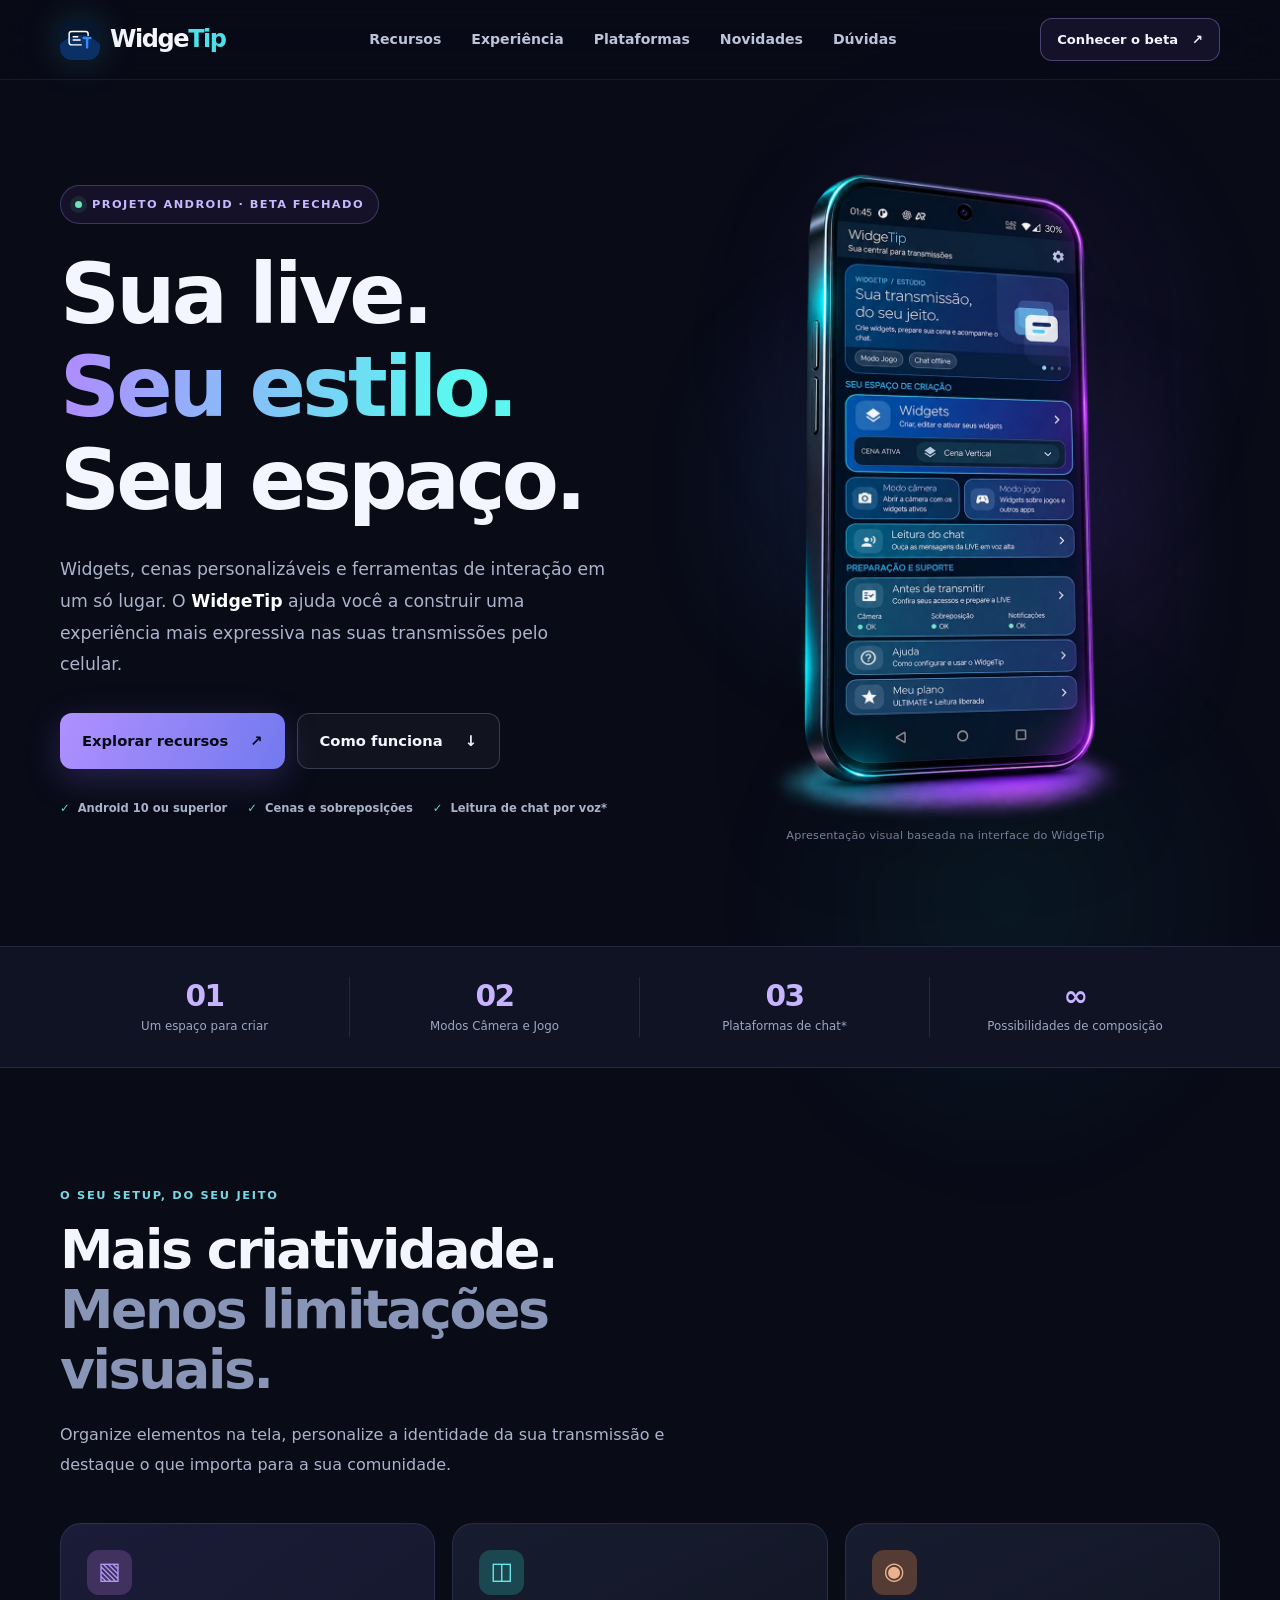
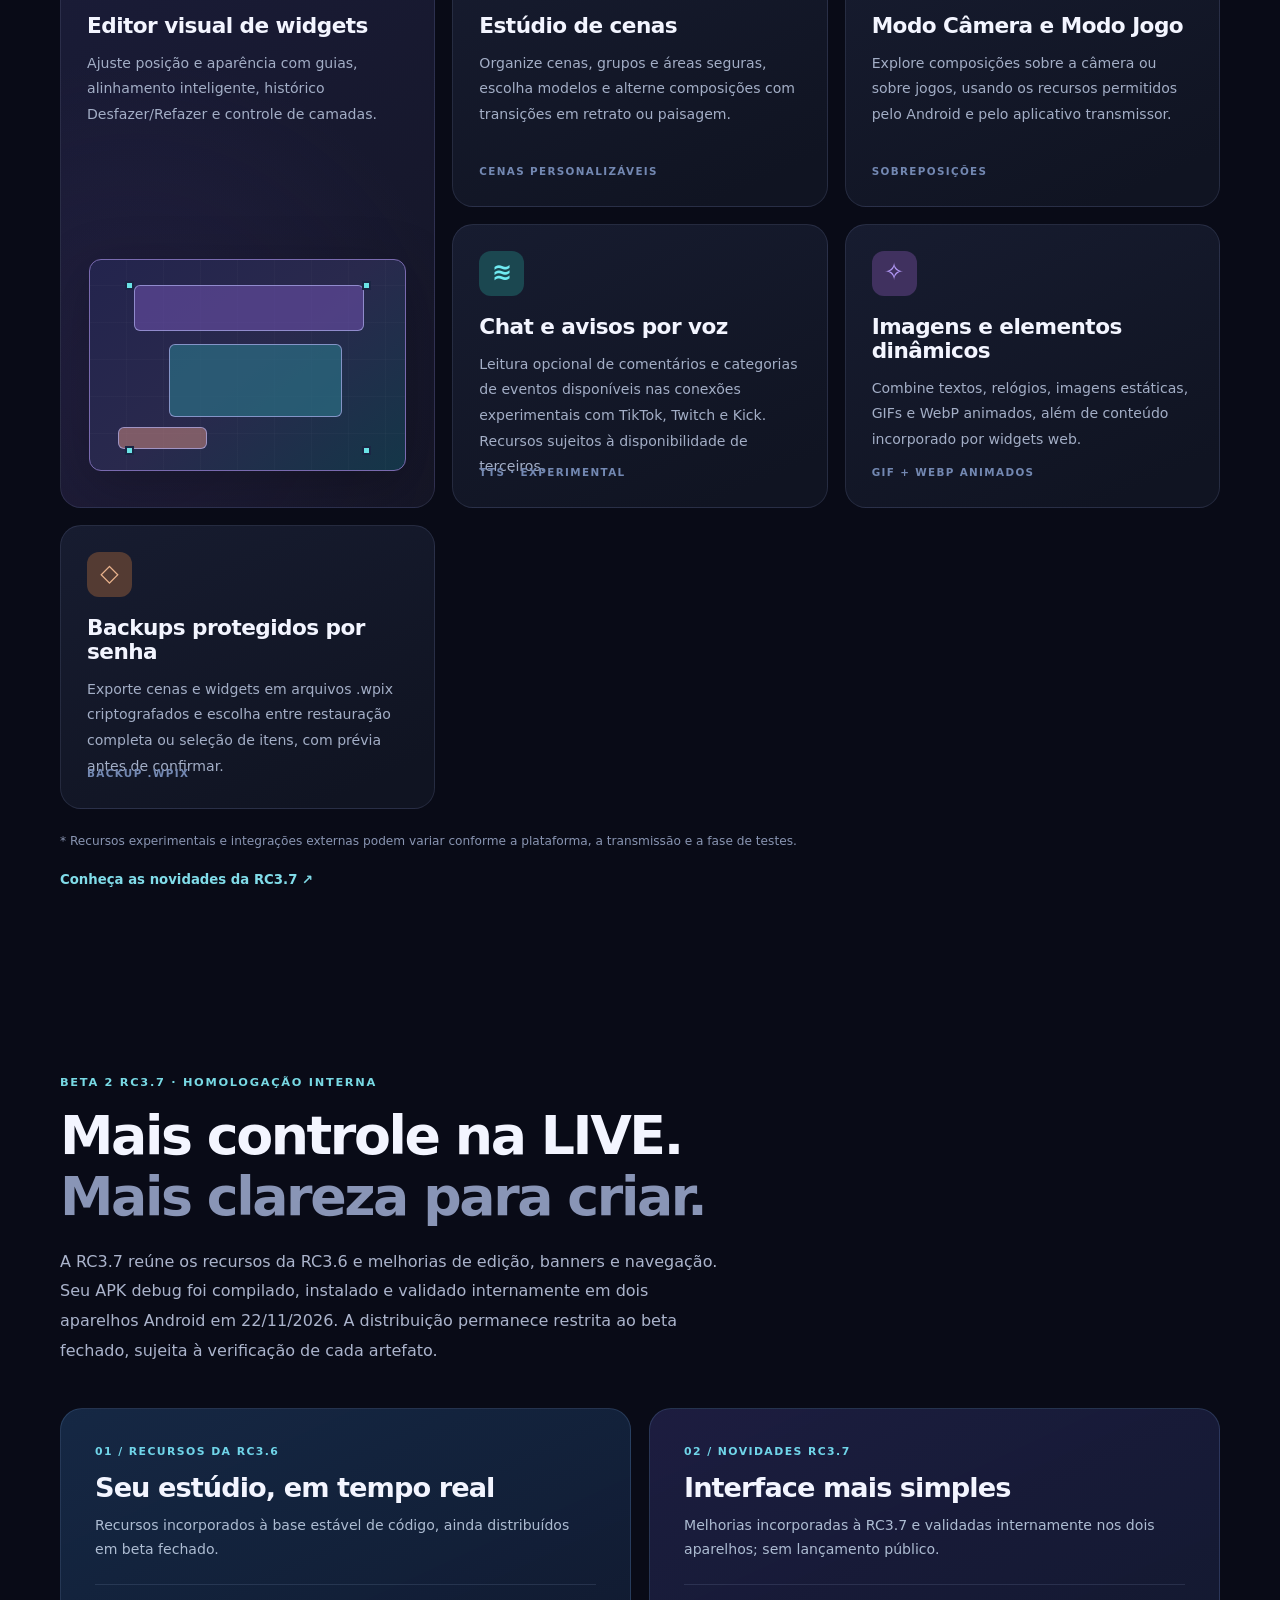
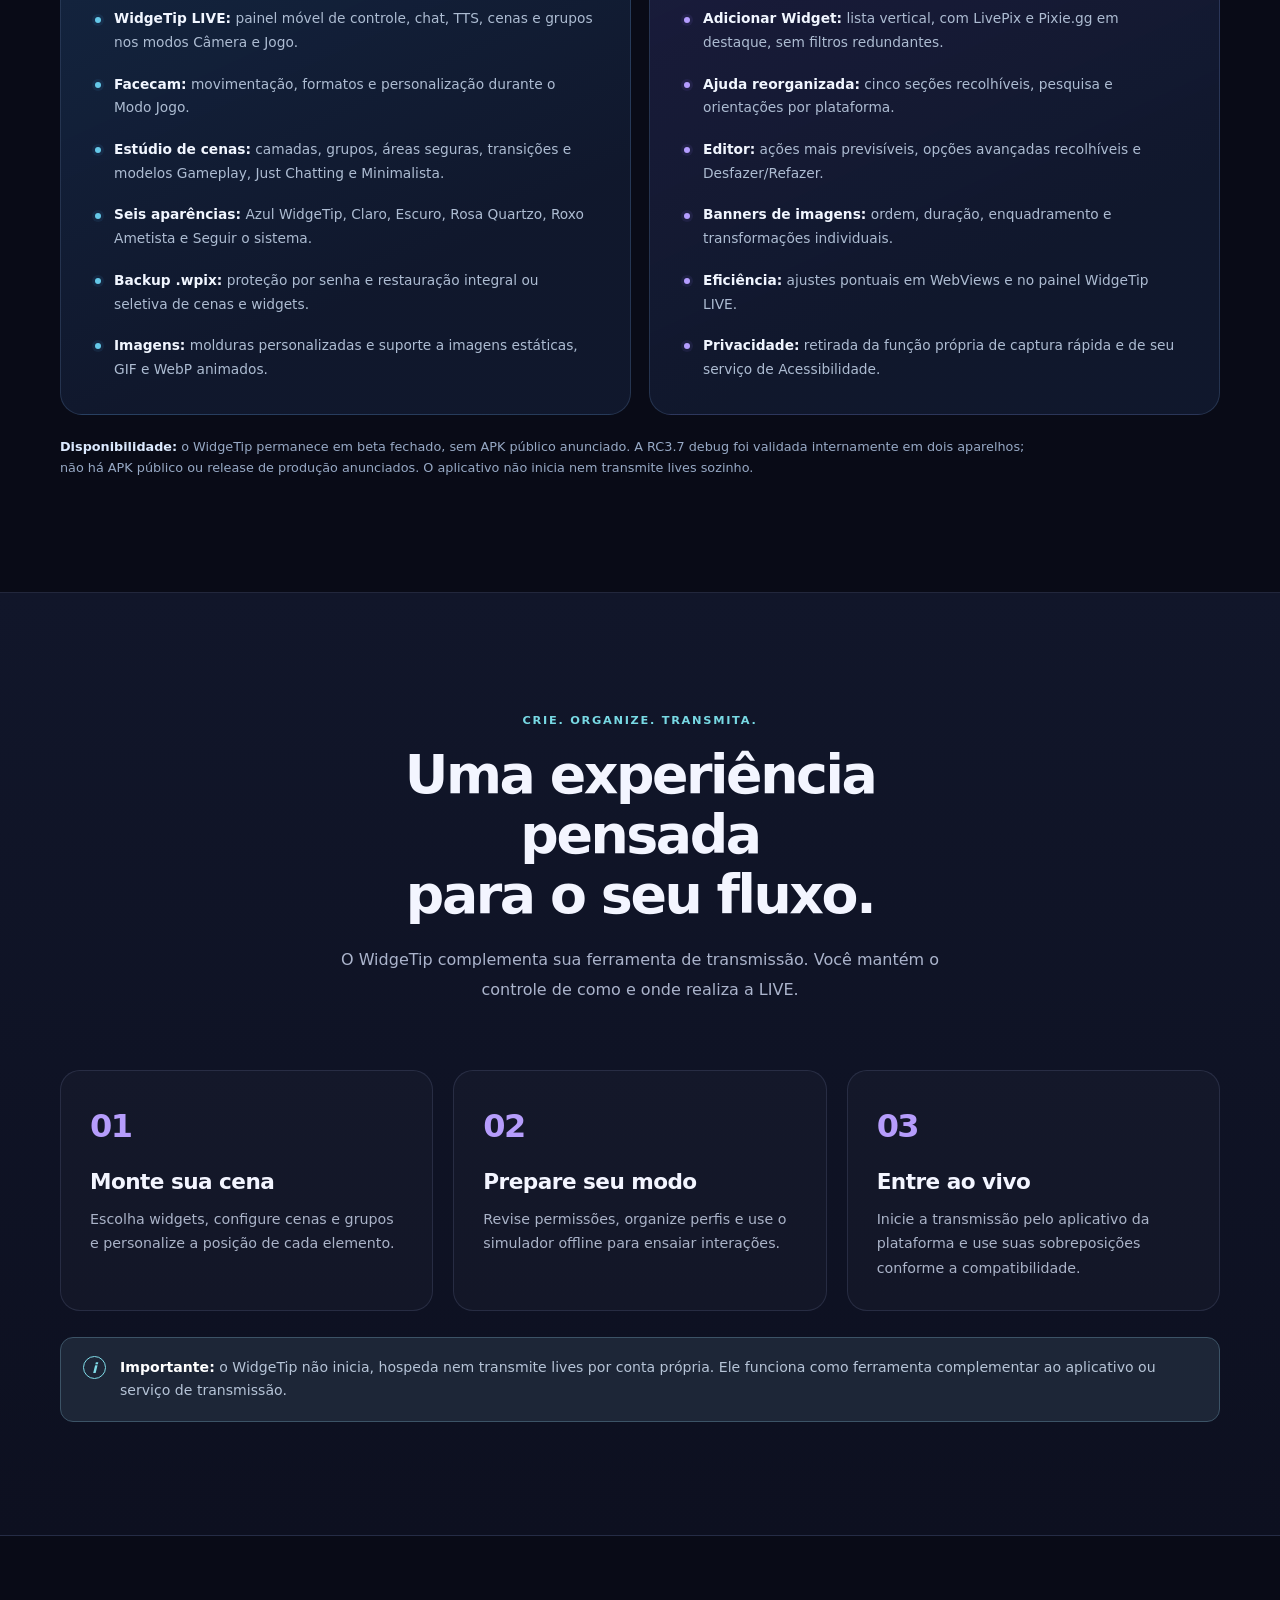
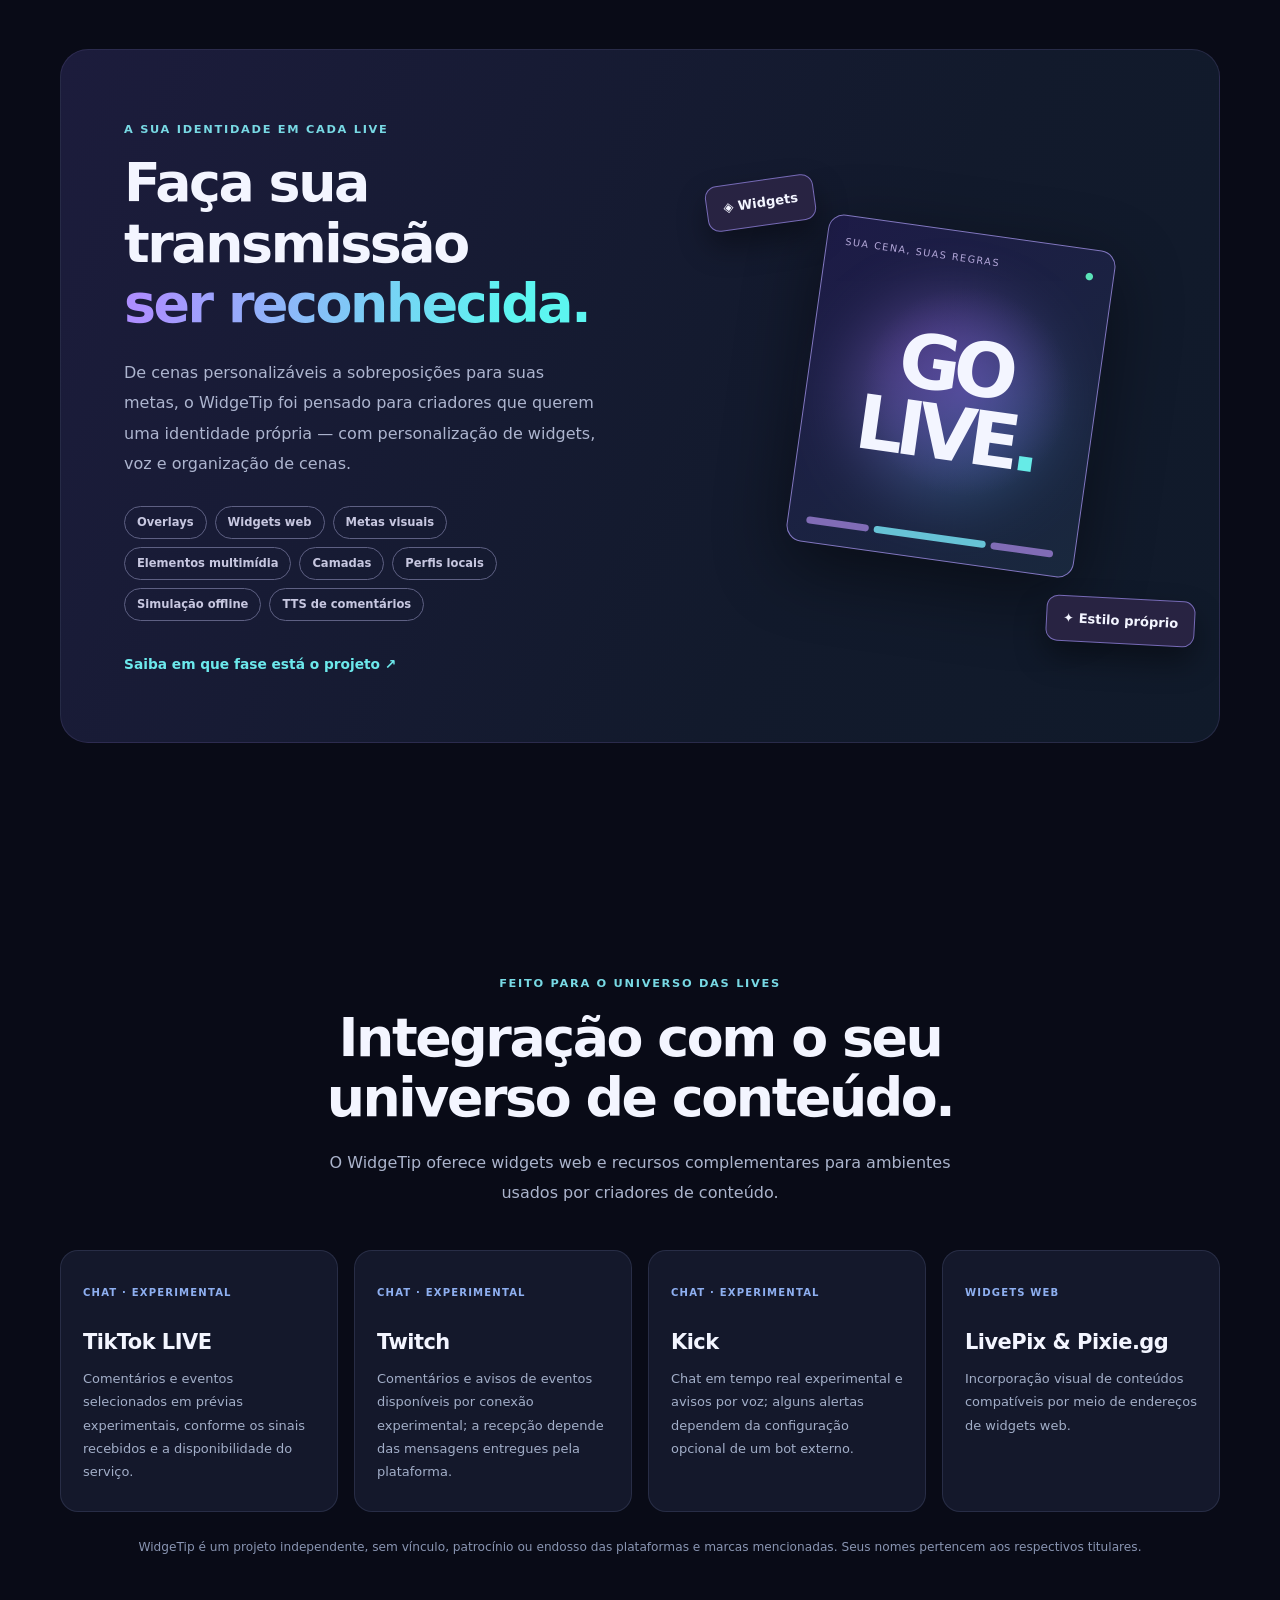
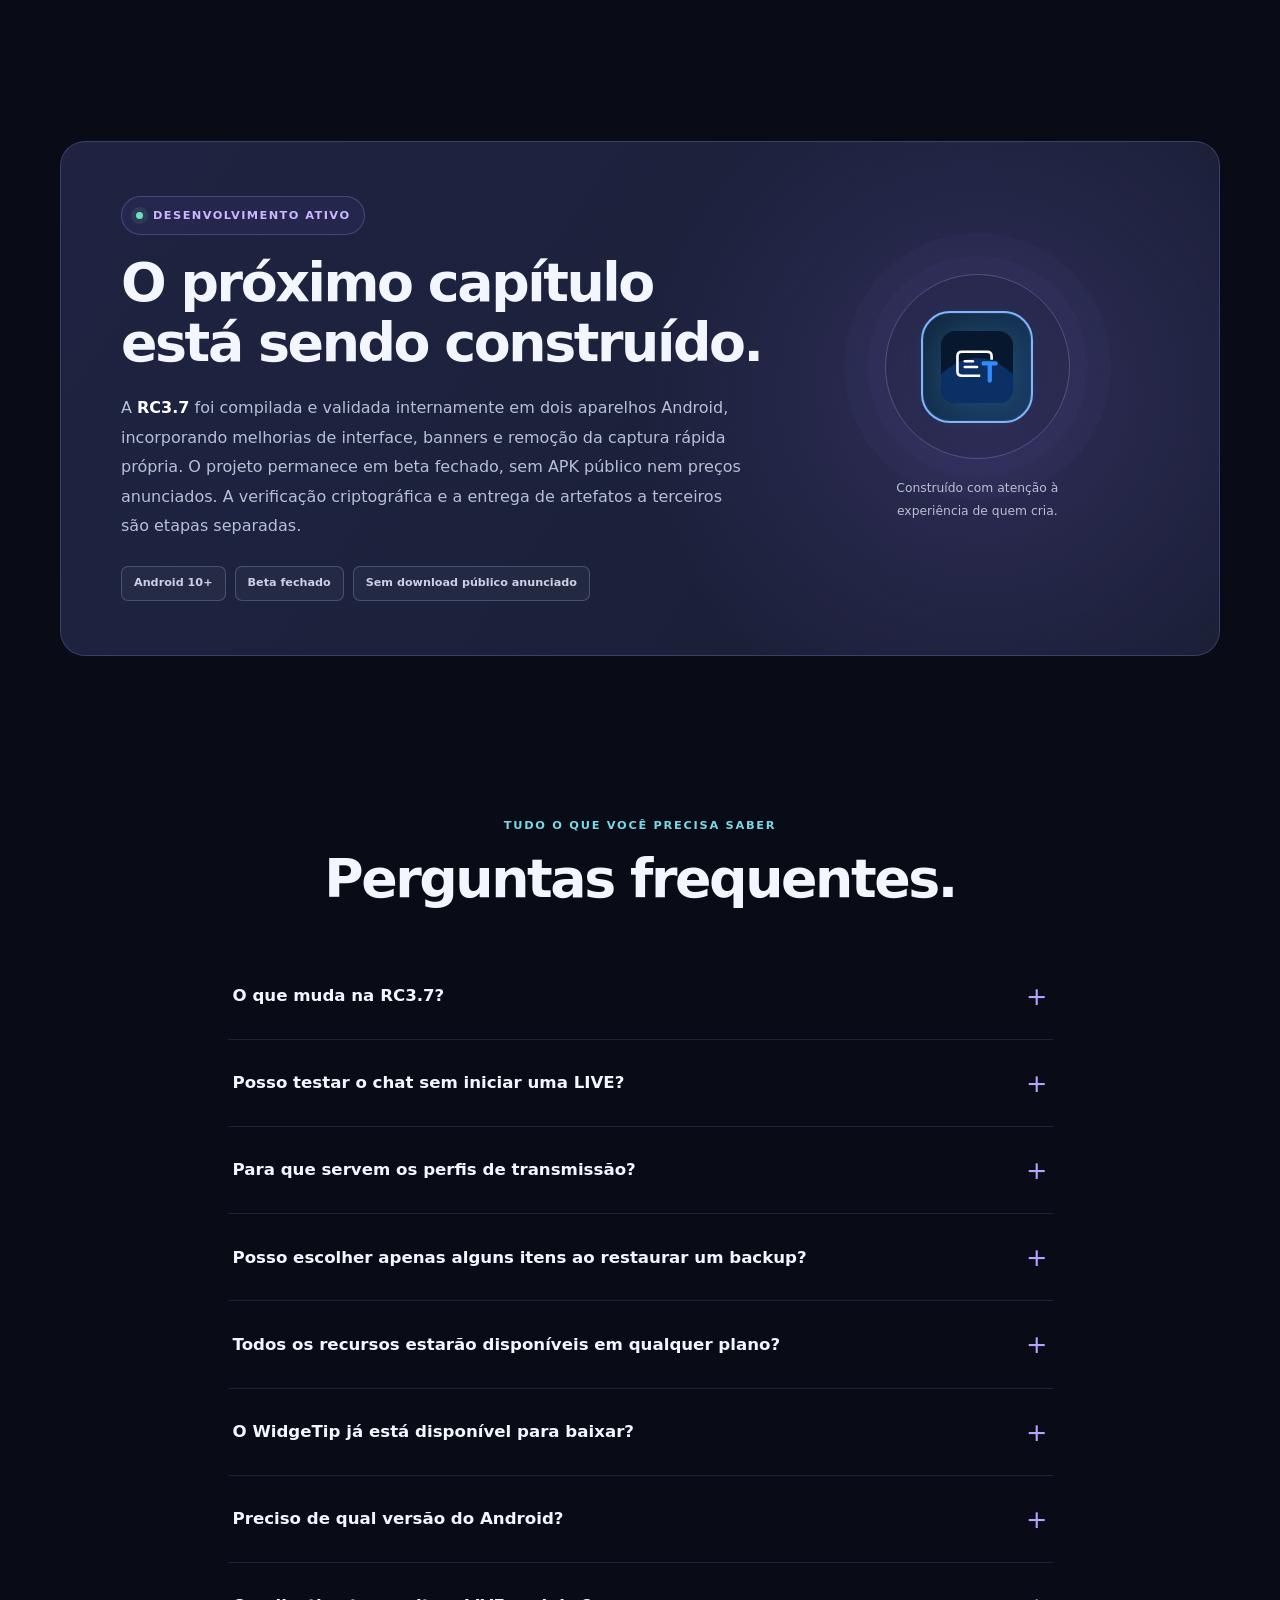
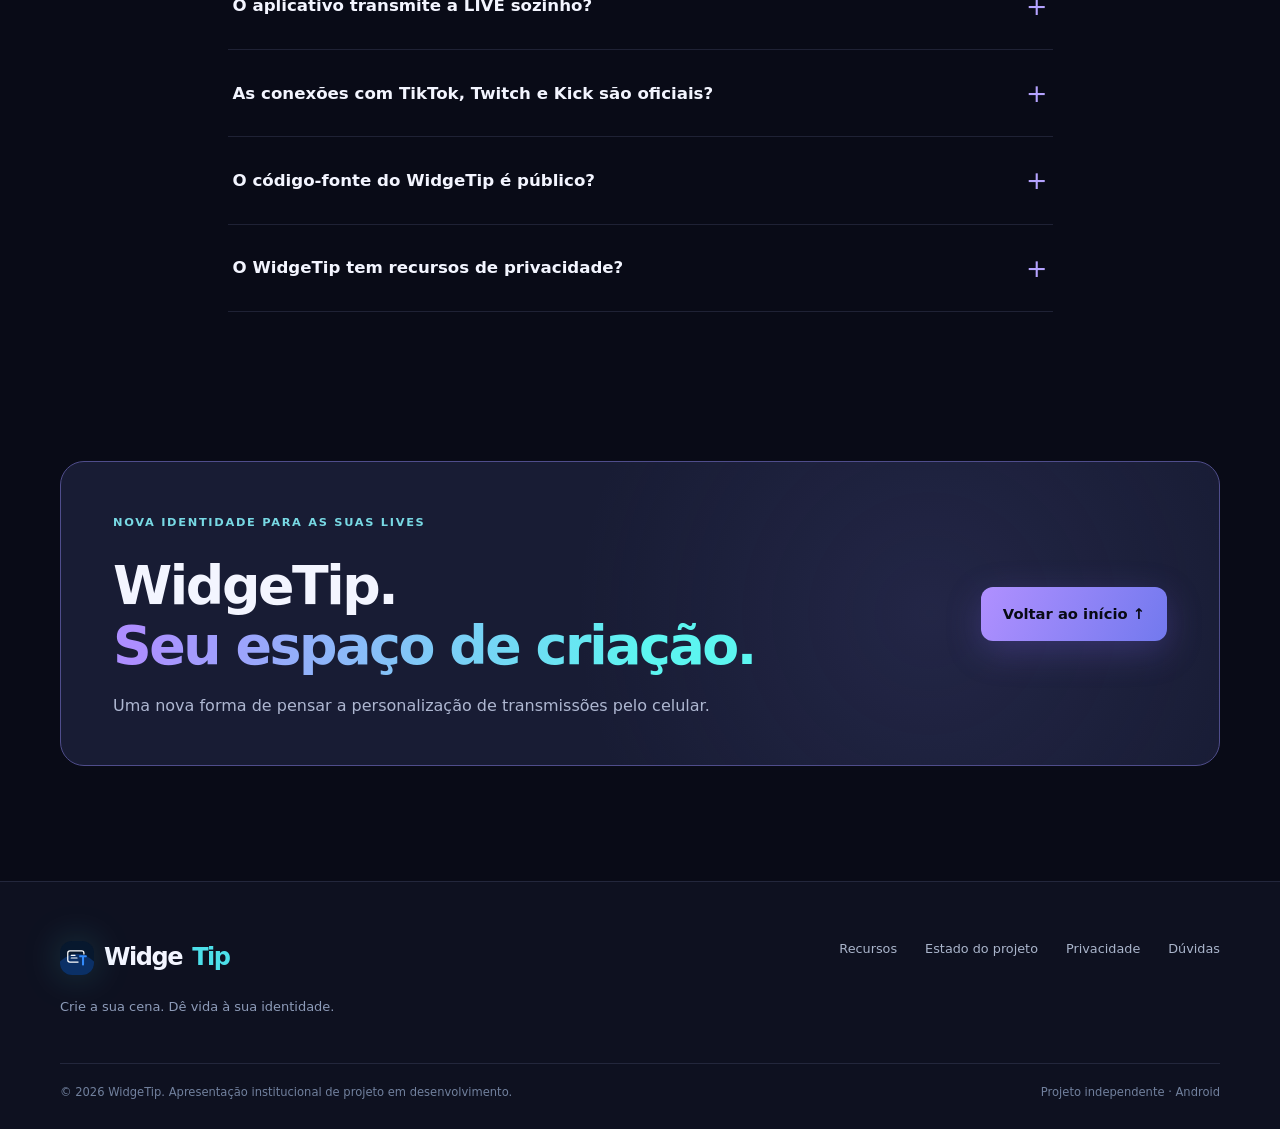
==== commit 4f6037c4: "site: refletir homologação interna RC3.7 e manter beta fechado" ====
--- a/index.html
+++ b/index.html
@@ -56,13 +56,13 @@
         <article class="feature-card"><div class="feature-icon orange-glow">◇</div><h3>Backups protegidos por senha</h3><p>Exporte cenas e widgets em arquivos .wpix criptografados e escolha entre restauração completa ou seleção de itens, com prévia antes de confirmar.</p><div class="feature-tag">BACKUP .WPIX</div></article>
       </div>
       <p class="feature-footnote">* Recursos experimentais e integrações externas podem variar conforme a plataforma, a transmissão e a fase de testes.</p>
-      <p class="discover-more"><a href="#novidades">Conheça a base RC3.6 e a prévia RC3.7 <span aria-hidden="true">↗</span></a></p>
+      <p class="discover-more"><a href="#novidades">Conheça as novidades da RC3.7 <span aria-hidden="true">↗</span></a></p>
     </section>
     <section class="section shell whatsnew-section" id="novidades" aria-labelledby="novidades-heading">
       <div class="section-lead">
-        <span class="kicker">BETA 2 RC3.6 · BASE ESTÁVEL DE CÓDIGO | RC3.7 · CÓDIGO ESTÁVEL</span>
+        <span class="kicker">BETA 2 RC3.7 · HOMOLOGAÇÃO INTERNA</span>
         <h2 id="novidades-heading">Mais controle na LIVE.<br><span class="muted-heading">Mais clareza para criar.</span></h2>
-        <p>A base RC3.6 reúne o painel WidgeTip LIVE, seis opções de aparência e restauração seletiva de backup. A RC3.7 foi promovida como snapshot estável de código após homologação funcional da UX LAB em dois aparelhos. A edição, os banners e a navegação foram refinados; o novo APK build 21 ainda precisa de verificação e instalação.</p>
+        <p>A RC3.7 reúne os recursos da RC3.6 e melhorias de edição, banners e navegação. Seu APK debug foi compilado, instalado e validado internamente em dois aparelhos Android em 22/11/2026. A distribuição permanece restrita ao beta fechado, sujeita à verificação de cada artefato.</p>
       </div>
       <div class="whatsnew-grid">
         <article class="whatsnew-panel">
@@ -77,7 +77,7 @@
           </ul>
         </article>
         <article class="whatsnew-panel">
-          <div class="whatsnew-head"><span class="whatsnew-eyebrow">02 / PRÉVIA RC3.7</span><h3>Interface mais simples</h3><p>Melhorias homologadas na UX LAB e incorporadas ao código estável RC3.7; APK de release ainda pendente.</p></div>
+          <div class="whatsnew-head"><span class="whatsnew-eyebrow">02 / NOVIDADES RC3.7</span><h3>Interface mais simples</h3><p>Melhorias incorporadas à RC3.7 e validadas internamente nos dois aparelhos; sem lançamento público.</p></div>
           <ul class="whatsnew-list">
             <li><strong>Adicionar Widget:</strong> lista vertical, com LivePix e Pixie.gg em destaque, sem filtros redundantes.</li>
             <li><strong>Ajuda reorganizada:</strong> cinco seções recolhíveis, pesquisa e orientações por plataforma.</li>
@@ -88,13 +88,13 @@
           </ul>
         </article>
       </div>
-      <p class="whatsnew-disclaimer"><strong>Disponibilidade:</strong> o WidgeTip permanece em beta fechado, sem APK público anunciado. O código RC3.7 foi promovido a snapshot estável; o APK build 21 ainda não foi homologado. O aplicativo não inicia nem transmite lives sozinho.</p>
+      <p class="whatsnew-disclaimer"><strong>Disponibilidade:</strong> o WidgeTip permanece em beta fechado, sem APK público anunciado. A RC3.7 debug foi validada internamente em dois aparelhos; não há APK público ou release de produção anunciados. O aplicativo não inicia nem transmite lives sozinho.</p>
     </section>
     <section class="section workflow-section" id="como-funciona"><div class="shell"><div class="section-lead center"><span class="kicker">CRIE. ORGANIZE. TRANSMITA.</span><h2>Uma experiência pensada<br>para o seu fluxo.</h2><p>O WidgeTip complementa sua ferramenta de transmissão. Você mantém o controle de como e onde realiza a LIVE.</p></div><div class="steps-grid"><div class="step"><span class="step-num">01</span><h3>Monte sua cena</h3><p>Escolha widgets, configure cenas e grupos e personalize a posição de cada elemento.</p></div><div class="step"><span class="step-num">02</span><h3>Prepare seu modo</h3><p>Revise permissões, organize perfis e use o simulador offline para ensaiar interações.</p></div><div class="step"><span class="step-num">03</span><h3>Entre ao vivo</h3><p>Inicie a transmissão pelo aplicativo da plataforma e use suas sobreposições conforme a compatibilidade.</p></div></div><div class="important-note"><span class="info-sign">i</span><span><strong>Importante:</strong> o WidgeTip não inicia, hospeda nem transmite lives por conta própria. Ele funciona como ferramenta complementar ao aplicativo ou serviço de transmissão.</span></div></div></section>
     <section class="section shell" id="experiencia"><div class="experience-panel"><div class="experience-copy"><span class="kicker">A SUA IDENTIDADE EM CADA LIVE</span><h2>Faça sua transmissão<br><span class="gradient-text">ser reconhecida.</span></h2><p>De cenas personalizáveis a sobreposições para suas metas, o WidgeTip foi pensado para criadores que querem uma identidade própria — com personalização de widgets, voz e organização de cenas.</p><div class="pill-list"><span>Overlays</span><span>Widgets web</span><span>Metas visuais</span><span>Elementos multimídia</span><span>Camadas</span><span>Perfis locais</span><span>Simulação offline</span><span>TTS de comentários</span></div><a class="text-link" href="#status">Saiba em que fase está o projeto <span aria-hidden="true">↗</span></a></div><div class="experience-art" aria-hidden="true"><div class="experience-screen"><span class="exp-top">SUA CENA, SUAS REGRAS <span>●</span></span><div class="exp-center"><span class="exp-orb"></span><strong>GO<br>LIVE<span>.</span></strong></div><span class="exp-bottom"><i></i><i></i><i></i></span></div><span class="exp-tag exp-tag-one">◈ Widgets</span><span class="exp-tag exp-tag-two">✦ Estilo próprio</span></div></div></section>
     <section class="section shell" id="plataformas"><div class="section-lead center"><span class="kicker">FEITO PARA O UNIVERSO DAS LIVES</span><h2>Integração com o seu<br>universo de conteúdo.</h2><p>O WidgeTip oferece widgets web e recursos complementares para ambientes usados por criadores de conteúdo.</p></div><div class="platform-grid"><div class="platform-card"><span class="platform-label">CHAT · EXPERIMENTAL</span><h3>TikTok LIVE</h3><p>Comentários e eventos selecionados em prévias experimentais, conforme os sinais recebidos e a disponibilidade do serviço.</p></div><div class="platform-card"><span class="platform-label">CHAT · EXPERIMENTAL</span><h3>Twitch</h3><p>Comentários e avisos de eventos disponíveis por conexão experimental; a recepção depende das mensagens entregues pela plataforma.</p></div><div class="platform-card"><span class="platform-label">CHAT · EXPERIMENTAL</span><h3>Kick</h3><p>Chat em tempo real experimental e avisos por voz; alguns alertas dependem da configuração opcional de um bot externo.</p></div><div class="platform-card"><span class="platform-label">WIDGETS WEB</span><h3>LivePix & Pixie.gg</h3><p>Incorporação visual de conteúdos compatíveis por meio de endereços de widgets web.</p></div></div><p class="platform-disclaimer">WidgeTip é um projeto independente, sem vínculo, patrocínio ou endosso das plataformas e marcas mencionadas. Seus nomes pertencem aos respectivos titulares.</p></section>
-    <section class="section status-section" id="status"><div class="shell"><div class="status-box"><div><span class="eyebrow status-eyebrow"><span class="pulse"></span> DESENVOLVIMENTO ATIVO</span><h2>O próximo capítulo<br>está sendo construído.</h2><p>A <strong>RC3.6</strong> é a referência estável de código. A <strong>RC3.7</strong> foi promovida como código estável após homologação da UX LAB nos dois aparelhos, com melhorias de interface, banners e remoção da captura rápida própria. O APK build 21 ainda depende de validação. Não há anúncio de APK público nem de preços. A compilação e a aprovação final da RC3.7 ainda são pendentes.</p><div class="status-points"><span>Android 10+</span><span>Beta fechado</span><span>Sem download público anunciado</span></div></div><div class="status-side"><div class="status-orbit"><span class="status-logo"><img src="assets/app-icon.svg" alt="Ícone do WidgeTip" width="72" height="72"></span></div><p>Construído com atenção à experiência de quem cria.</p></div></div></div></section>
-    <section class="section shell faq-section" id="faq"><div class="section-lead center"><span class="kicker">TUDO O QUE VOCÊ PRECISA SABER</span><h2>Perguntas frequentes.</h2></div><div class="faq-list"><details><summary>O que muda na RC3.7?<span class="faq-plus" aria-hidden="true">+</span></summary><p>A candidata RC3.7 simplifica o catálogo e a Ajuda, melhora banners e editores e retira a captura rápida própria. O código foi homologado na UX LAB e promovido à RC3.7 estável. A validação do APK específico da release continua pendente.</p></details><details><summary>Posso testar o chat sem iniciar uma LIVE?<span class="faq-plus" aria-hidden="true">+</span></summary><p>O simulador disponível no código beta gera comentários e eventos fictícios no aparelho, sem conexão real com TikTok, Twitch ou Kick. Ele serve para ensaiar a leitura por voz e a apresentação dos widgets.</p></details><details><summary>Para que servem os perfis de transmissão?<span class="faq-plus" aria-hidden="true">+</span></summary><p>Para reunir configurações locais de cenas, voz, eventos e opções de exibição, facilitando a troca de contexto. Os perfis não iniciam transmissões nem conectam canais automaticamente. Os perfis não fazem parte do backup .wpix v1.</p></details><details><summary>Posso escolher apenas alguns itens ao restaurar um backup?<span class="faq-plus" aria-hidden="true">+</span></summary><p>Sim. A RC3.6 incorporou a restauração seletiva de cenas e widgets; você pode optar pela restauração integral ou escolher itens após autenticar o arquivo protegido por senha.</p></details><details><summary>Todos os recursos estarão disponíveis em qualquer plano?<span class="faq-plus" aria-hidden="true">+</span></summary><p>Algumas funções estão sujeitas ao plano utilizado. O aplicativo indica quando há restrições. Planos, preços e condições para lançamento público ainda não foram anunciados.</p></details><details><summary>O WidgeTip já está disponível para baixar?<span class="faq-plus" aria-hidden="true">+</span></summary><p>Ainda não há uma versão pública anunciada para download. O projeto está em fase de desenvolvimento e testes beta controlados.</p></details><details><summary>Preciso de qual versão do Android?<span class="faq-plus" aria-hidden="true">+</span></summary><p>O requisito mínimo atualmente previsto é Android 10 (API 29). Requisitos e compatibilidade podem ser revisados antes do lançamento.</p></details><details><summary>O aplicativo transmite a LIVE sozinho?<span class="faq-plus" aria-hidden="true">+</span></summary><p>Não. O WidgeTip é uma ferramenta de personalização e apoio à transmissão. Você continua usando o aplicativo ou serviço de sua plataforma para entrar ao vivo.</p></details><details><summary>As conexões com TikTok, Twitch e Kick são oficiais?<span class="faq-plus" aria-hidden="true">+</span></summary><p>Não. Os recursos de leitura de chat dessas plataformas são experimentais e não constituem integração oficial. Podem apresentar limitações, instabilidade ou interrupções por alterações externas.</p></details><details><summary>O código-fonte do WidgeTip é público?<span class="faq-plus" aria-hidden="true">+</span></summary><p>Não. O aplicativo é desenvolvido em repositórios privados. Esta página pública apresenta o produto, sem distribuir o código-fonte da aplicação Android.</p></details><details><summary>O WidgeTip tem recursos de privacidade?<span class="faq-plus" aria-hidden="true">+</span></summary><p>O aplicativo inclui controles locais de dados, permissões e backups protegidos por senha. A documentação jurídica e a política de privacidade definitiva estão em preparação para uma eventual distribuição pública. <a href="privacidade.html">Leia as informações preliminares de privacidade</a>.</p></details></div></section>
+    <section class="section status-section" id="status"><div class="shell"><div class="status-box"><div><span class="eyebrow status-eyebrow"><span class="pulse"></span> DESENVOLVIMENTO ATIVO</span><h2>O próximo capítulo<br>está sendo construído.</h2><p>A <strong>RC3.7</strong> foi compilada e validada internamente em dois aparelhos Android, incorporando melhorias de interface, banners e remoção da captura rápida própria. O projeto permanece em beta fechado, sem APK público nem preços anunciados. A verificação criptográfica e a entrega de artefatos a terceiros são etapas separadas.</p><div class="status-points"><span>Android 10+</span><span>Beta fechado</span><span>Sem download público anunciado</span></div></div><div class="status-side"><div class="status-orbit"><span class="status-logo"><img src="assets/app-icon.svg" alt="Ícone do WidgeTip" width="72" height="72"></span></div><p>Construído com atenção à experiência de quem cria.</p></div></div></div></section>
+    <section class="section shell faq-section" id="faq"><div class="section-lead center"><span class="kicker">TUDO O QUE VOCÊ PRECISA SABER</span><h2>Perguntas frequentes.</h2></div><div class="faq-list"><details><summary>O que muda na RC3.7?<span class="faq-plus" aria-hidden="true">+</span></summary><p>A RC3.7 simplifica o catálogo e a Ajuda, melhora banners e editores e retira a captura rápida própria. Seu APK debug foi compilado e validado internamente nos dois aparelhos. Ainda não há download público.</p></details><details><summary>Posso testar o chat sem iniciar uma LIVE?<span class="faq-plus" aria-hidden="true">+</span></summary><p>O simulador disponível no código beta gera comentários e eventos fictícios no aparelho, sem conexão real com TikTok, Twitch ou Kick. Ele serve para ensaiar a leitura por voz e a apresentação dos widgets.</p></details><details><summary>Para que servem os perfis de transmissão?<span class="faq-plus" aria-hidden="true">+</span></summary><p>Para reunir configurações locais de cenas, voz, eventos e opções de exibição, facilitando a troca de contexto. Os perfis não iniciam transmissões nem conectam canais automaticamente. Os perfis não fazem parte do backup .wpix v1.</p></details><details><summary>Posso escolher apenas alguns itens ao restaurar um backup?<span class="faq-plus" aria-hidden="true">+</span></summary><p>Sim. A RC3.6 incorporou a restauração seletiva de cenas e widgets; você pode optar pela restauração integral ou escolher itens após autenticar o arquivo protegido por senha.</p></details><details><summary>Todos os recursos estarão disponíveis em qualquer plano?<span class="faq-plus" aria-hidden="true">+</span></summary><p>Algumas funções estão sujeitas ao plano utilizado. O aplicativo indica quando há restrições. Planos, preços e condições para lançamento público ainda não foram anunciados.</p></details><details><summary>O WidgeTip já está disponível para baixar?<span class="faq-plus" aria-hidden="true">+</span></summary><p>Ainda não há uma versão pública anunciada para download. O projeto está em fase de desenvolvimento e testes beta controlados.</p></details><details><summary>Preciso de qual versão do Android?<span class="faq-plus" aria-hidden="true">+</span></summary><p>O requisito mínimo atualmente previsto é Android 10 (API 29). Requisitos e compatibilidade podem ser revisados antes do lançamento.</p></details><details><summary>O aplicativo transmite a LIVE sozinho?<span class="faq-plus" aria-hidden="true">+</span></summary><p>Não. O WidgeTip é uma ferramenta de personalização e apoio à transmissão. Você continua usando o aplicativo ou serviço de sua plataforma para entrar ao vivo.</p></details><details><summary>As conexões com TikTok, Twitch e Kick são oficiais?<span class="faq-plus" aria-hidden="true">+</span></summary><p>Não. Os recursos de leitura de chat dessas plataformas são experimentais e não constituem integração oficial. Podem apresentar limitações, instabilidade ou interrupções por alterações externas.</p></details><details><summary>O código-fonte do WidgeTip é público?<span class="faq-plus" aria-hidden="true">+</span></summary><p>Não. O aplicativo é desenvolvido em repositórios privados. Esta página pública apresenta o produto, sem distribuir o código-fonte da aplicação Android.</p></details><details><summary>O WidgeTip tem recursos de privacidade?<span class="faq-plus" aria-hidden="true">+</span></summary><p>O aplicativo inclui controles locais de dados, permissões e backups protegidos por senha. A documentação jurídica e a política de privacidade definitiva estão em preparação para uma eventual distribuição pública. <a href="privacidade.html">Leia as informações preliminares de privacidade</a>.</p></details></div></section>
     <section class="footer-cta shell"><div><span class="kicker">NOVA IDENTIDADE PARA AS SUAS LIVES</span><h2>WidgeTip.<br><span class="gradient-text">Seu espaço de criação.</span></h2><p>Uma nova forma de pensar a personalização de transmissões pelo celular.</p></div><a class="button button-primary" href="#inicio">Voltar ao início ↑</a></section>
   </main>
   <footer class="site-footer"><div class="shell footer-content"><div><a class="brand footer-brand" href="#inicio"><img src="assets/app-icon.svg" alt="Ícone do WidgeTip" width="34" height="34">Widge<span class="brand-accent">Tip</span></a><p>Crie a sua cena. Dê vida à sua identidade.</p></div><div class="footer-links"><a href="#recursos">Recursos</a><a href="#status">Estado do projeto</a><a href="privacidade.html">Privacidade</a><a href="#faq">Dúvidas</a></div></div><div class="shell footer-bottom"><span>© 2026 WidgeTip. Apresentação institucional de projeto em desenvolvimento.</span><span>Projeto independente · Android</span></div></footer>
